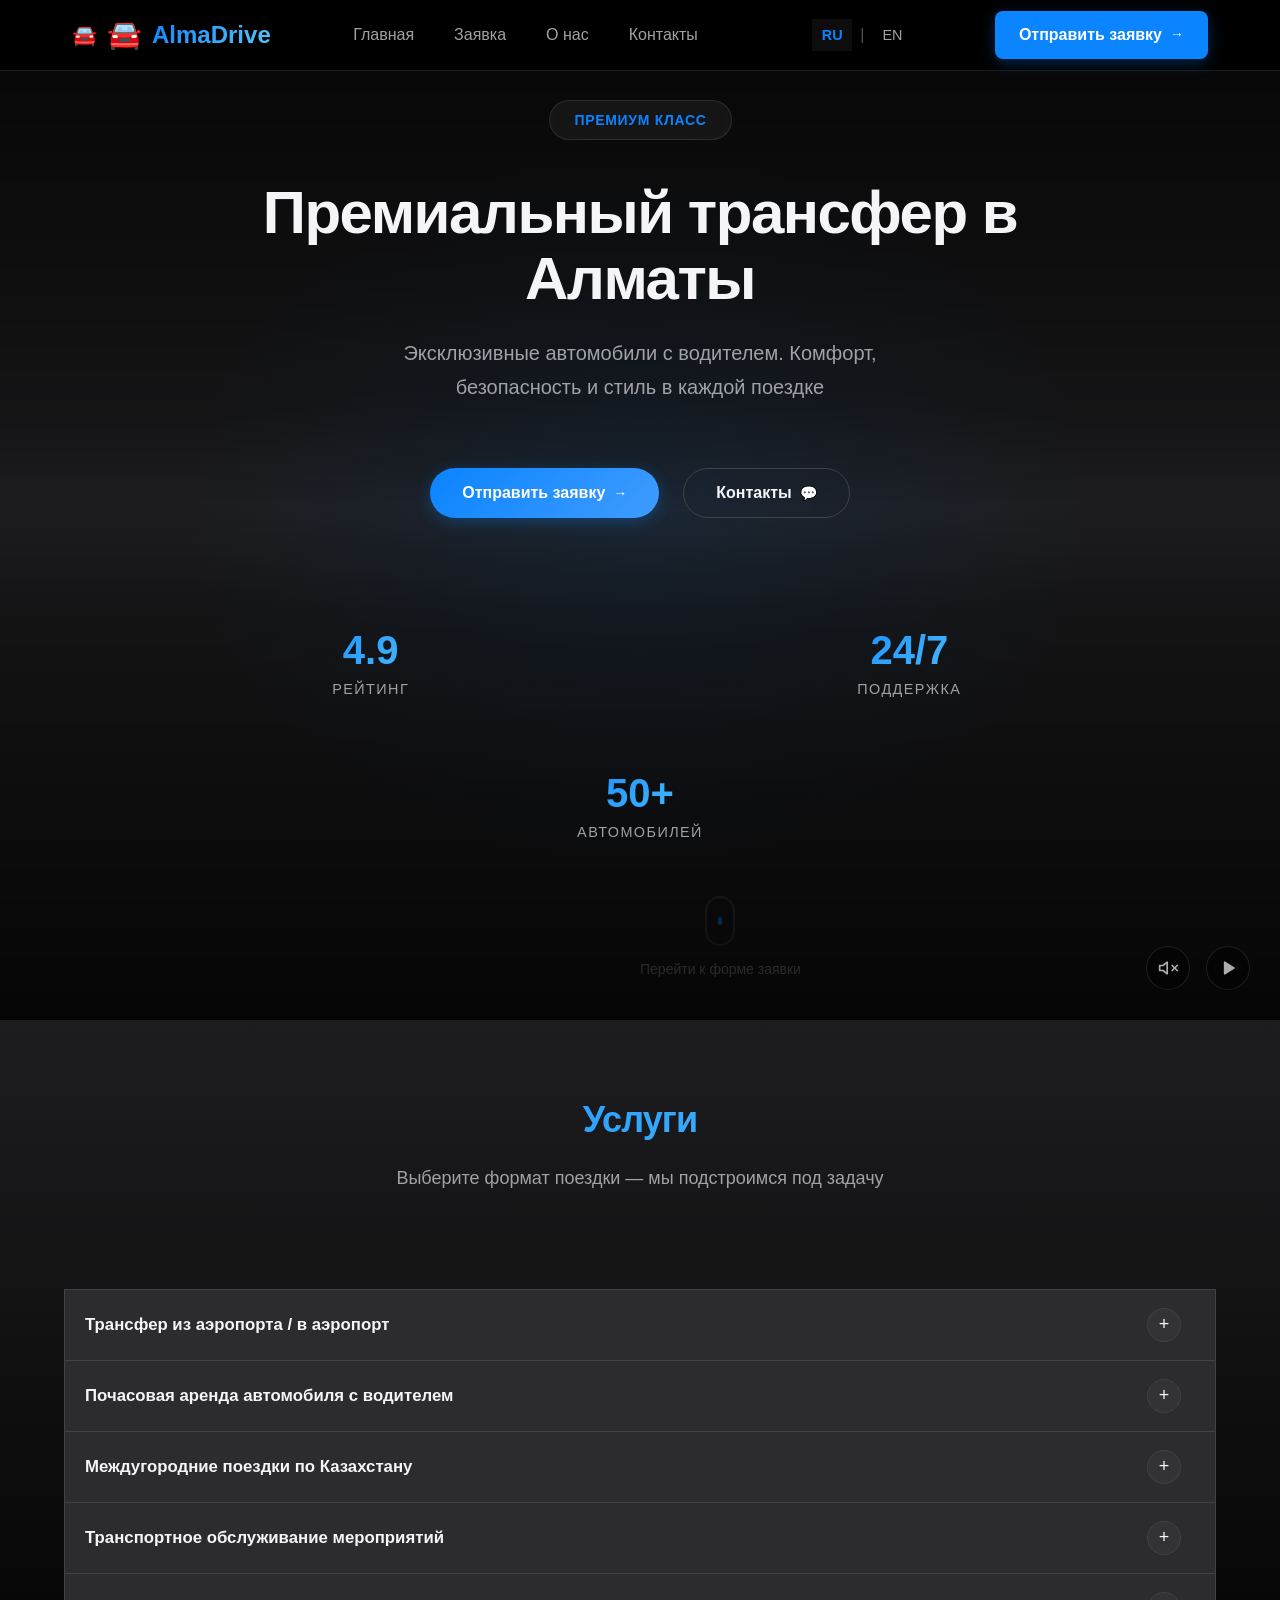
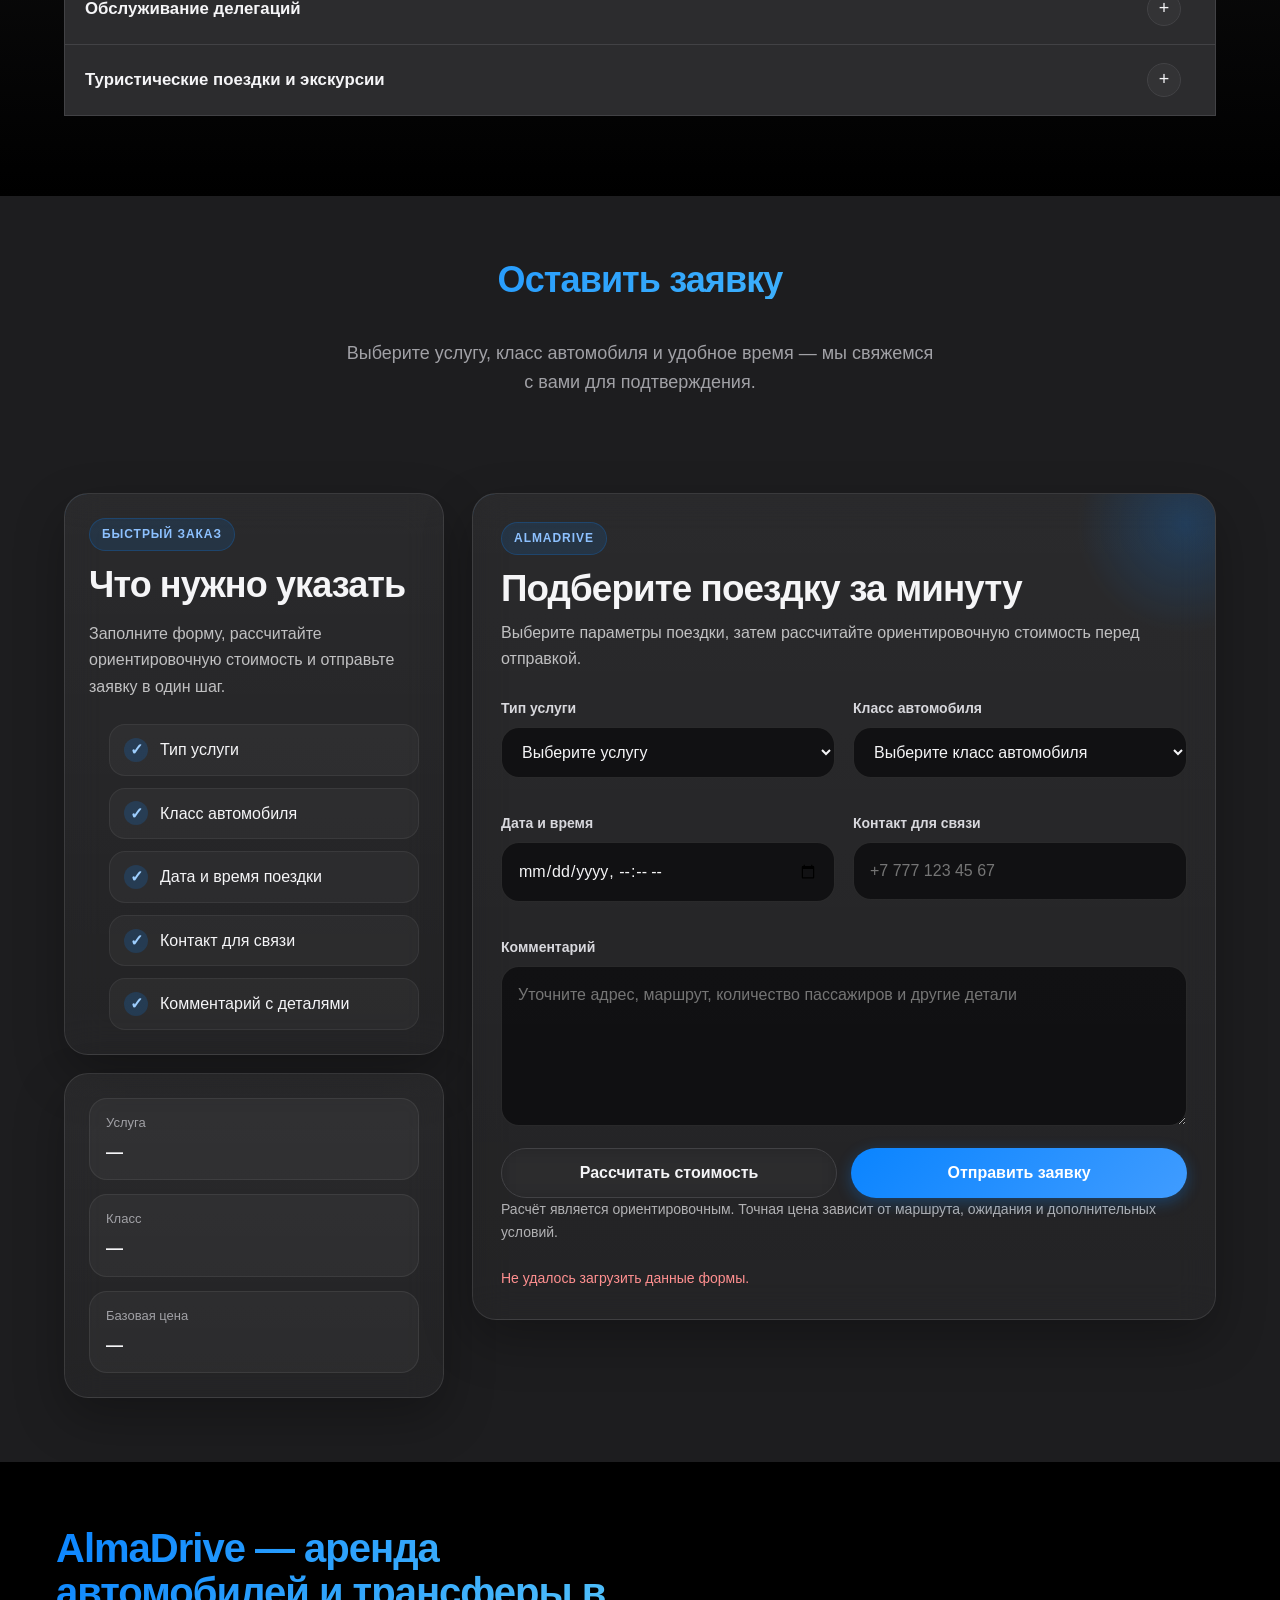
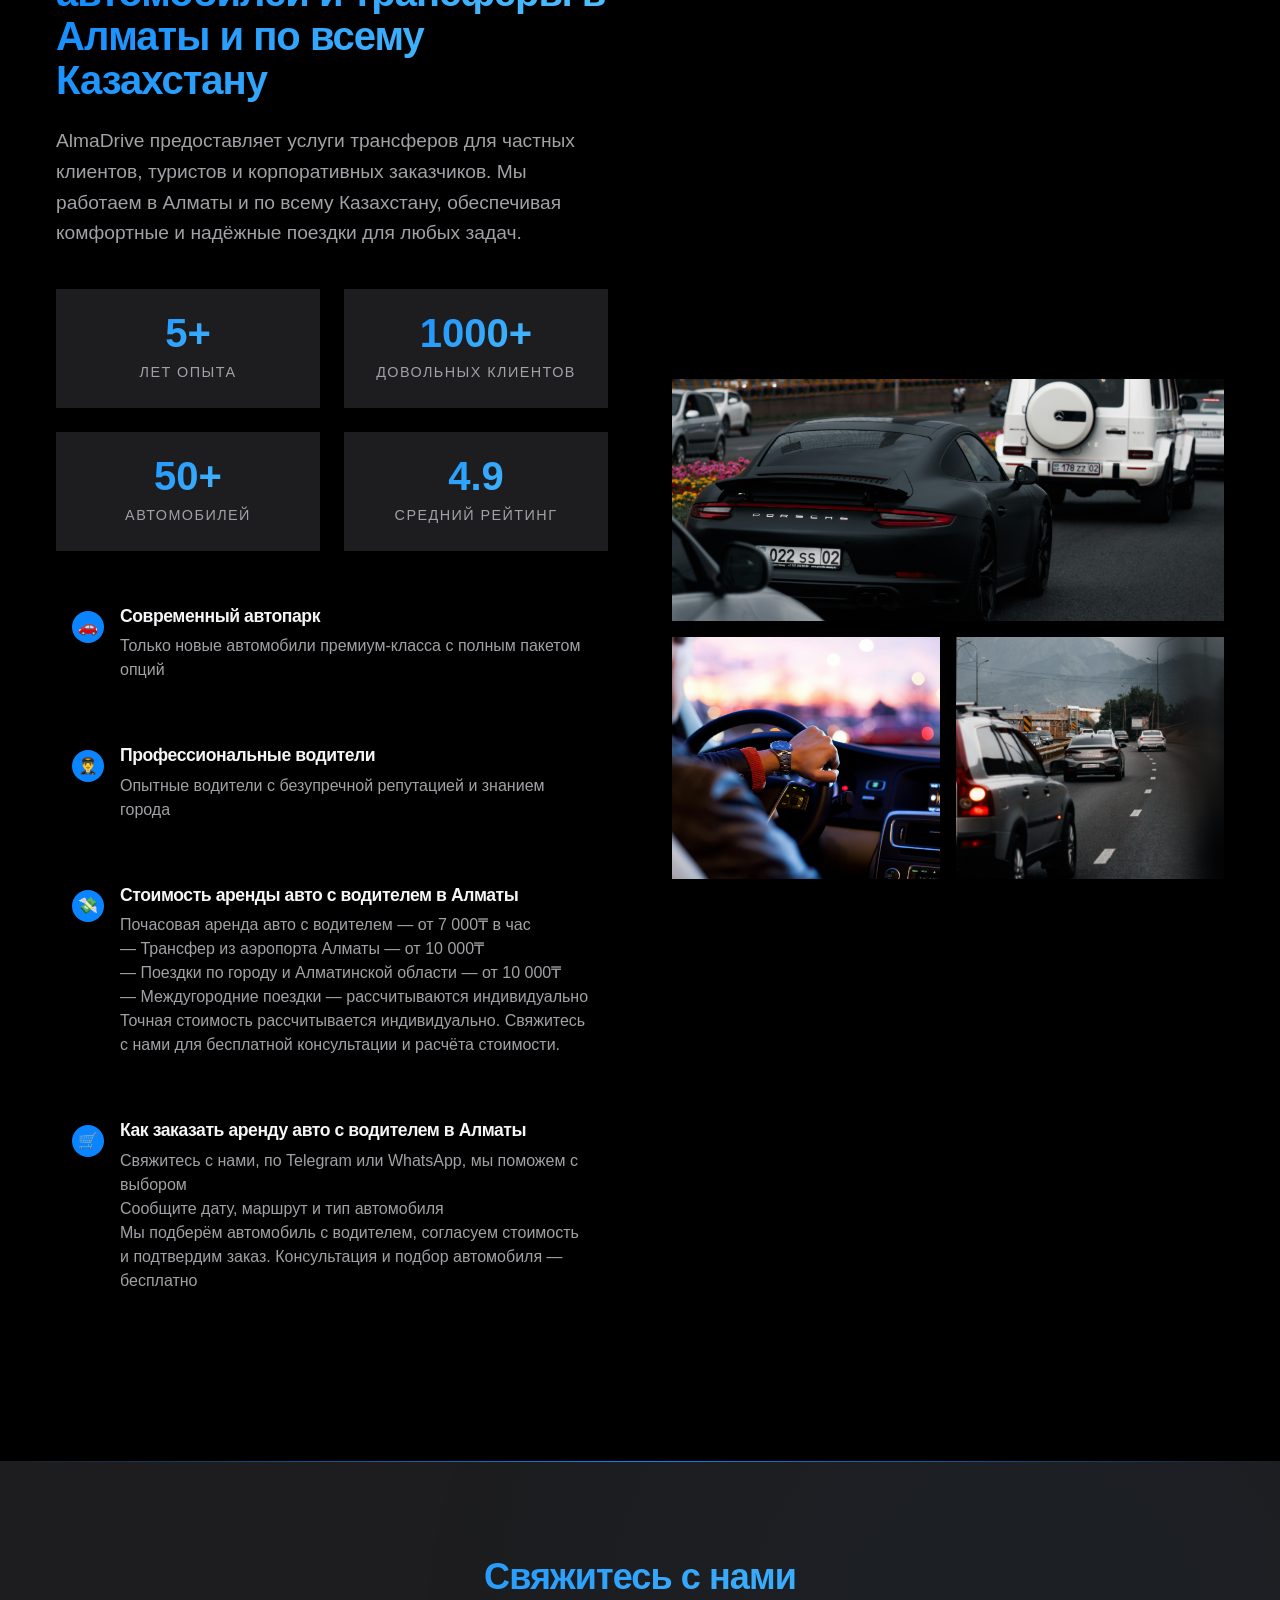
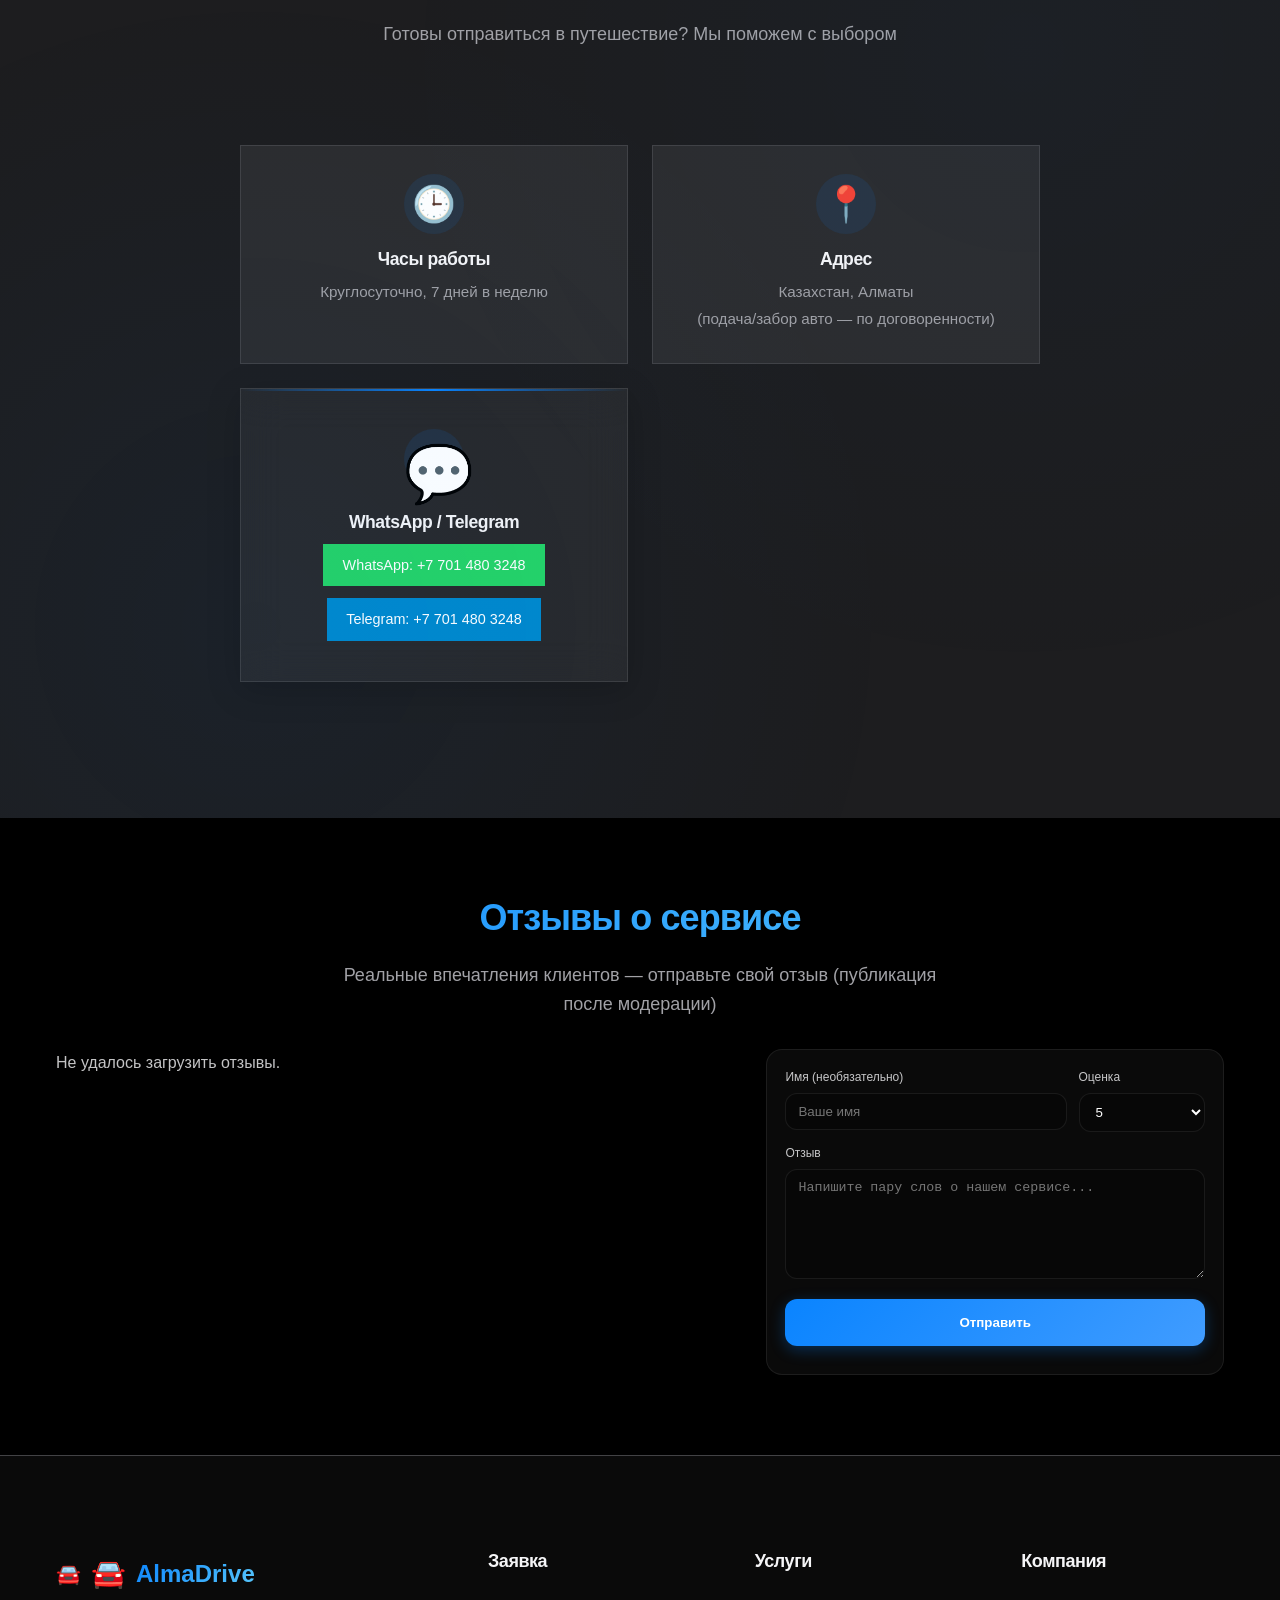
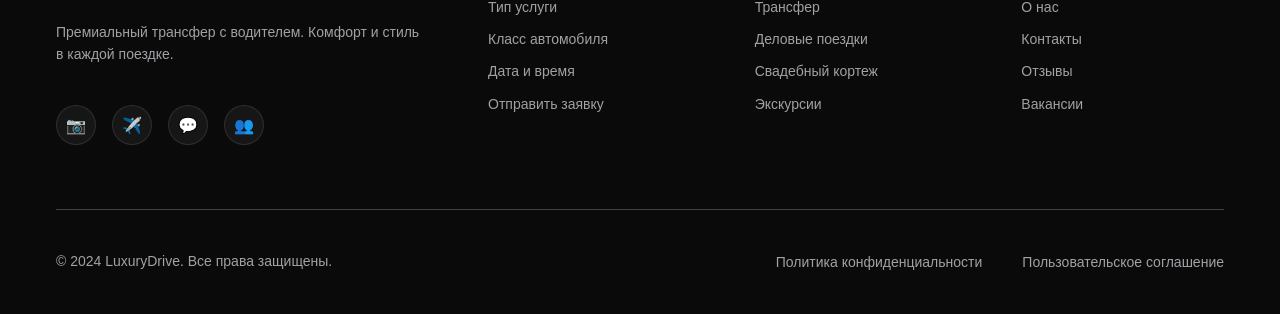
==== index.html @ e30d2e9e "Fix pricing + UI improvements" ====
<!DOCTYPE html>
<html lang="ru">
<head>
    <meta charset="UTF-8">
    <meta name="viewport" content="width=device-width, initial-scale=1.0" />
    <meta name="description" content="AlmaDrive — премиальный трансфер с водителем в Алматы и по всему Казахстану">
    <meta name="keywords" content="трансфер Алматы, премиальный трансфер, водитель, аэропорт Алматы, бизнес трансфер, аренда авто с водителем">
    <meta name="author" content="AlmaDrive">
    <title>Премиальный трансфер Алматы | AlmaDrive</title>
    
    <!-- ✅ ОПТИМИЗАЦИЯ: Локальные стили вместо CDN -->
    <link rel="stylesheet" href="styles/main.css">
    <link rel="stylesheet" href="styles/animation.css">
    <link rel="stylesheet" href="styles/components/video-hero.css">
    <link rel="stylesheet" href="styles/components/header.css">
    <link rel="stylesheet" href="styles/components/about.css">
    <link rel="stylesheet" href="styles/components/services.css">
    <link rel="stylesheet" href="styles/components/fleet.css">
    <link rel="stylesheet" href="styles/components/chat.css">
    <link rel="stylesheet" href="styles/components/contact.css">
    <link rel="stylesheet" href="styles/components/service-reviews.css">
    <link rel="preconnect" href="https://images.unsplash.com">
    
    <!-- ✅ ИКОНКИ: Фавикон и манифест -->
    <link rel="icon" href="/static/favicon.ico" type="image/x-icon">
    <link rel="apple-touch-icon" href="/static/apple-touch-icon.png">
    <link rel="manifest" href="/static/manifest.json">
    
    <!-- ✅ Open Graph для соцсетей -->
    <meta property="og:title" content="Премиальный трансфер Алматы | AlmaDrive">
    <meta property="og:description" content="AlmaDrive — премиальный трансфер с водителем в Алматы и по всему Казахстану">
    <meta property="og:image" content="/static/og-image.jpg">
    <meta property="og:type" content="website">
    <meta property="og:url" content="https://luxurydrive.ru">
    
    <!-- ✅ Тема браузера -->
    <meta name="theme-color" content="#000000">
    
    <!-- ✅ Preload критичных ресурсов -->
    <link rel="preload" href="js/api.js" as="script">
    <link rel="preload" href="js/booking-form.js" as="script">
    
    <!-- ✅ Предзагрузка шрифтов (если есть) -->
    <!-- <link rel="preconnect" href="https://fonts.googleapis.com">
    <link rel="preconnect" href="https://fonts.gstatic.com" crossorigin>
    <link rel="preload" href="https://fonts.googleapis.com/css2?family=Inter:wght@400;500;600;700&display=swap" as="style"> -->
</head>
<body class="dark-theme">
    <!-- Header -->
    <header class="header" data-aos="fade-down">
        <nav class="nav">
            <div class="logo">
                <span class="logo-icon">🚘</span>
                <span class="logo-text">AlmaDrive</span>
            </div>
            
            <!-- Desktop Navigation -->
            <div class="nav-links desktop-nav">
                <a href="#home" class="nav-link" data-i18n="nav.home">Главная</a>
                <a href="#booking" class="nav-link" data-i18n="nav.booking">Заявка</a>
                <a href="#about" class="nav-link" data-i18n="nav.about">О нас</a>
                <a href="#contact" class="nav-link" data-i18n="nav.contact">Контакты</a>
            </div>
            
            <!-- Language Switcher (Desktop) -->
            <div class="language-switcher">
                <button class="lang-btn" data-lang="ru" aria-label="Русский">RU</button>
                <span class="lang-separator">|</span>
                <button class="lang-btn" data-lang="en" aria-label="English">EN</button>
            </div>
            
            <!-- Mobile Menu Button -->
            <button class="mobile-menu-toggle" id="mobileMenuToggle" aria-label="Открыть меню" data-i18n-aria-label="common.open_menu">
                <span class="burger-line"></span>
                <span class="burger-line"></span>
                <span class="burger-line"></span>
            </button>
            
            <!-- Mobile Navigation -->
            <div class="mobile-nav" id="mobileNav">
                <div class="mobile-nav-header">
                    <div class="logo">AlmaDrive</div>
                    <button class="mobile-close-btn" id="mobileCloseBtn" aria-label="Закрыть меню" data-i18n-aria-label="common.close_menu">
                        <svg width="24" height="24" viewBox="0 0 24 24" fill="none" stroke="currentColor" stroke-width="2">
                            <path d="M18 6L6 18M6 6L18 18" stroke-linecap="round" stroke-linejoin="round"/>
                        </svg>
                    </button>
                </div>
                <div class="mobile-nav-links">
                    <a href="#home" class="mobile-nav-link">
                        <span data-i18n="nav.home">Главная</span>
                        <svg width="16" height="16" viewBox="0 0 24 24" fill="none">
                            <path d="M9 18L15 12L9 6" stroke="currentColor" stroke-width="2" stroke-linecap="round" stroke-linejoin="round"/>
                        </svg>
                    </a>
                    <a href="#booking" class="mobile-nav-link">
                        <span data-i18n="nav.booking">Заявка</span>
                        <svg width="16" height="16" viewBox="0 0 24 24" fill="none">
                            <path d="M9 18L15 12L9 6" stroke="currentColor" stroke-width="2" stroke-linecap="round" stroke-linejoin="round"/>
                        </svg>
                    </a>
                    <a href="#about" class="mobile-nav-link">
                        <span data-i18n="nav.about">О нас</span>
                        <svg width="16" height="16" viewBox="0 0 24 24" fill="none">
                            <path d="M9 18L15 12L9 6" stroke="currentColor" stroke-width="2" stroke-linecap="round" stroke-linejoin="round"/>
                        </svg>
                    </a>
                    <a href="#contact" class="mobile-nav-link">
                        <span data-i18n="nav.contact">Контакты</span>
                        <svg width="16" height="16" viewBox="0 0 24 24" fill="none">
                            <path d="M9 18L15 12L9 6" stroke="currentColor" stroke-width="2" stroke-linecap="round" stroke-linejoin="round"/>
                        </svg>
                    </a>
                    <div class="mobile-language-switcher">
                        <button class="lang-btn" data-lang="ru">RU</button>
                        <span class="lang-separator">|</span>
                        <button class="lang-btn" data-lang="en">EN</button>
                    </div>
                </div>
                <div class="mobile-nav-footer">
                    <p>Premium Car Rental Service</p>
                    <p class="mobile-copyright">© 2024 AlmaDrive</p>
                </div>
            </div>
            
            <div class="mobile-menu-overlay" id="mobileMenuOverlay" aria-hidden="true"></div>

            <!-- CTA Button (скрыт на мобильных) -->
            <button class="cta-button primary desktop-book-btn" onclick="scrollToBooking()">
                <span class="btn-text" data-i18n="hero.cta.explore">Отправить заявку</span>
                <span class="btn-icon">→</span>
            </button>
        </nav>
    </header>

    <!-- Hero Section -->
    <section id="home" class="hero">
        <!-- Video Background -->
        <div class="video-hero-container">
            <video class="luxury-car-video" autoplay muted loop playsinline preload="auto" 
                   poster="https://images.unsplash.com/photo-1553440569-bcc63803a83d?w=1920&h=1080&fit=crop">
                <source src="/static/videos/mixkit-close-up-of-red-sports-car-63-hd-ready.mp4" type="video/mp4">
                <source src="/static/videos/luxury-car.webm" type="video/webm">
                <img src="https://images.unsplash.com/photo-1553440569-bcc63803a83d?w=1920&h=1080&fit=crop" 
                     alt="Luxury Car" class="video-fallback" loading="lazy">
            </video>
            
            <!-- Video Overlay -->
            <div class="video-overlay">
                <div class="gradient-overlay"></div>
            </div>
            
            <!-- Video Controls -->
            <div class="video-controls">
                <button class="video-control-btn mute-btn" title="Включить/выключить звук" data-i18n-title="common.mute_toggle">
                    <svg width="20" height="20" viewBox="0 0 24 24" fill="none">
                        <path d="M11 5L6 9H2V15H6L11 19V5Z" stroke="currentColor" stroke-width="2" stroke-linecap="round" stroke-linejoin="round"/>
                    </svg>
                </button>
                <button class="video-control-btn pause-btn" title="Пауза/воспроизведение" data-i18n-title="common.pause_toggle">
                    <svg class="play-icon" width="20" height="20" viewBox="0 0 24 24" fill="none">
                        <path d="M8 5V19L19 12L8 5Z" fill="currentColor"/>
                    </svg>
                    <svg class="pause-icon" width="20" height="20" viewBox="0 0 24 24" fill="none" style="display: none;">
                        <rect x="6" y="4" width="4" height="16" fill="currentColor"/>
                        <rect x="14" y="4" width="4" height="16" fill="currentColor"/>
                    </svg>
                </button>
            </div>
        </div>
        
        <!-- Hero Content -->
        <div class="hero-content" data-aos="fade-up">
            <div class="hero-badge" data-aos="fade-up" data-aos-delay="200">
                <span data-i18n="hero.badge">Premium Class</span>
            </div>
            
            <h1 class="hero-title">
                <span class="gradient-text" data-i18n="hero.title.part1">Премиальный</span>
                <span data-i18n="hero.title.part2">трансфер в Алматы</span>
            </h1>
            
            <p class="hero-subtitle" data-i18n="hero.subtitle">
                Эксклюзивные автомобили с водителем. Комфорт, безопасность и стиль в каждой поездке
            </p>
            
            <div class="hero-actions" data-aos="fade-up" data-aos-delay="400">
                <button class="cta-button primary" onclick="scrollToBooking()">
                    <span class="btn-text" data-i18n="hero.cta.explore">Отправить заявку</span>
                    <span class="btn-icon">→</span>
                </button>
                <button class="cta-button secondary" onclick="openContactForm()">
                    <span class="btn-text" data-i18n="nav.contact">Консультация</span>
                    <span class="btn-icon">💬</span>
                </button>
            </div>
            
            <!-- Stats -->
            <div class="hero-stats" data-aos="fade-up" data-aos-delay="600">
                <div class="stat">
                    <div class="stat-number">4.9</div>
                    <div class="stat-label" data-i18n="hero.stats.rating">Рейтинг</div>
                </div>
                <div class="stat-divider"></div>
                <div class="stat">
                    <div class="stat-number">24/7</div>
                    <div class="stat-label" data-i18n="hero.stats.support">Поддержка</div>
                </div>
                <div class="stat-divider"></div>
                <div class="stat">
                    <div class="stat-number">50+</div>
                    <div class="stat-label" data-i18n="hero.stats.cars">Автомобилей</div>
                </div>
            </div>
        </div>
        
        <!-- Scroll Indicator -->
        <div class="scroll-indicator" data-aos="fade-up" data-aos-delay="800" onclick="scrollToBooking()">
            <div class="mouse">
                <div class="wheel"></div>
            </div>
            <span data-i18n="hero.scroll">Перейти к форме заявки</span>
        </div>
    </section>

    <!-- Services Section -->
    <section id="services" class="services">
        <div class="container">
            <div class="section-header" data-aos="fade-up">
                <h2 class="section-title" data-i18n="services.title">Услуги</h2>
                <p class="section-subtitle" data-i18n="services.subtitle">Выберите формат поездки — мы подстроимся под задачу</p>
            </div>

            <div class="services-accordion" data-aos="fade-up" data-aos-delay="100">
                <div class="service-item" data-service="airport">
                    <button class="service-trigger" type="button">
                        <span class="service-title" data-i18n="services.items.airport.title">Трансфер из аэропорта / в аэропорт</span>
                        <span class="service-icon" aria-hidden="true">+</span>
                    </button>
                    <div class="service-panel">
                        <div class="service-content">
                            <div class="service-media">
                                <img src="/static/photos_cars/5-good-reasons-to-use-a-limo-service-for-your-airport-transfers_pd40106w2440h1500rcrop_559.jpg" alt="Трансфер" data-i18n-alt="services.items.airport.alt" loading="lazy">
                            </div>
                            <div class="service-text">
                                <p data-i18n="services.items.airport.text">Мы предоставляем комфортный трансфер из аэропорта и в аэропорт на автомобилях бизнес- и премиум-класса. Водитель встретит вас в зоне прилёта, поможет с багажом и обеспечит быструю и безопасную поездку до нужного места. Пунктуальность, высокий уровень сервиса и удобство делают каждую поездку максимально комфортной.</p>
                                <div class="service-actions"><button class="cta-button primary service-book-btn" type="button" data-book-service="Трансфер из аэропорта" data-i18n="services.book">Отправить заявку</button></div>
                            </div>
                        </div>
                    </div>
                </div>

                <div class="service-item" data-service="hourly">
                    <button class="service-trigger" type="button">
                        <span class="service-title" data-i18n="services.items.hourly.title">Почасовая аренда автомобиля с водителем</span>
                        <span class="service-icon" aria-hidden="true">+</span>
                    </button>
                    <div class="service-panel">
                        <div class="service-content">
                            <div class="service-media">
                                <img src="/static/photos_cars/photo-1614091199036-e934784dbf0f.avif" alt="Почасовая аренда" data-i18n-alt="services.items.hourly.alt" loading="lazy">
                            </div>
                            <div class="service-text">
                                <p data-i18n="services.items.hourly.text">Мы предлагаем услугу почасовой аренды автомобиля с профессиональным водителем для деловых встреч, мероприятий и личных поездок по городу. Вы получаете комфортный автомобиль бизнес- или премиум-класса и возможность свободно планировать свой маршрут. Наш водитель обеспечит безопасную и своевременную поездку, чтобы вы могли сосредоточиться на своих делах.</p>
                                <div class="service-actions"><button class="cta-button primary service-book-btn" type="button" data-book-service="Почасовая аренда" data-i18n="services.book">Отправить заявку</button></div>
                            </div>
                        </div>
                    </div>
                </div>

                <div class="service-item" data-service="intercity">
                    <button class="service-trigger" type="button">
                        <span class="service-title" data-i18n="services.items.intercity.title">Междугородние поездки по Казахстану</span>
                        <span class="service-icon" aria-hidden="true">+</span>
                    </button>
                    <div class="service-panel">
                        <div class="service-content">
                            <div class="service-media">
                                <img src="/static/photos_cars/crypted39-sunset-7590155_1920.jpg" alt="Межгород" data-i18n-alt="services.items.intercity.alt" loading="lazy">
                            </div>
                            <div class="service-text">
                                <p data-i18n="services.items.intercity.text">Поездки между городами и в регионы: комфортно, безопасно, с понятным планом маршрута и остановок.</p>
                                <div class="service-actions"><button class="cta-button primary service-book-btn" type="button" data-book-service="Междугородние поездки" data-i18n="services.book">Отправить заявку</button></div>
                            </div>
                        </div>
                    </div>
                </div>

                <div class="service-item" data-service="events">
                    <button class="service-trigger" type="button">
                        <span class="service-title" data-i18n="services.items.events.title">Транспортное обслуживание мероприятий</span>
                        <span class="service-icon" aria-hidden="true">+</span>
                    </button>
                    <div class="service-panel">
                        <div class="service-content">
                            <div class="service-media">
                                <img src="/static/photos_cars/pexels-ron-lach-9520199.jpg" alt="Мероприятия" data-i18n-alt="services.items.events.alt" loading="lazy">
                            </div>
                            <div class="service-text">
                                <p data-i18n="services.items.events.text">Мы обеспечиваем качественную перевозку гостей на мероприятиях: конференции, деловые встречи, корпоративные события, подбор автомобилей под статус мероприятия, гибкие условия аренды</p>
                                <div class="service-actions"><button class="cta-button primary service-book-btn" type="button" data-book-service="Транспортное обслуживание мероприятий" data-i18n="services.book">Отправить заявку</button></div>
                            </div>
                        </div>
                    </div>
                </div>

                <div class="service-item" data-service="delegations">
                    <button class="service-trigger" type="button">
                        <span class="service-title" data-i18n="services.items.delegations.title">Обслуживание делегаций</span>
                        <span class="service-icon" aria-hidden="true">+</span>
                    </button>
                    <div class="service-panel">
                        <div class="service-content">
                            <div class="service-media">
                                <img src="/static/photos_cars/img1.webp" alt="Делегации" data-i18n-alt="services.items.delegations.alt" loading="lazy">
                            </div>
                            <div class="service-text">
                                <p data-i18n="services.items.delegations.text">Мы предоставляем профессиональное транспортное обслуживание официальных и деловых делегаций. Наши водители обеспечивают высокий уровень сервиса, пунктуальность и конфиденциальность. Для гостей подбираются автомобили бизнес- и премиум-класса, соответствующие статусу мероприятия.</p>
                                <div class="service-actions"><button class="cta-button primary service-book-btn" type="button" data-book-service="Обслуживание делегаций" data-i18n="services.book">Отправить заявку</button></div>
                            </div>
                        </div>
                    </div>
                </div>

                <div class="service-item" data-service="tours">
                    <button class="service-trigger" type="button">
                        <span class="service-title" data-i18n="services.items.tours.title">Туристические поездки и экскурсии</span>
                        <span class="service-icon" aria-hidden="true">+</span>
                    </button>
                    <div class="service-panel">
                        <div class="service-content">
                            <div class="service-media">
                                <img src="/static/photos_cars/thumbnail.jpeg" alt="Туризм" data-i18n-alt="services.items.tours.alt" loading="lazy">
                            </div>
                            <div class="service-text">
                                <p data-i18n="services.items.tours.text">Мы организуем комфортные туристические поездки и индивидуальные экскурсии по живописным местам Казахстана. Наши автомобили бизнес- и премиум-класса позволяют путешествовать с максимальным удобством, наслаждаясь природой и достопримечательностями региона. Профессиональные водители помогут спланировать маршрут и обеспечат безопасную и приятную поездку. Вы можете посетить природные парки, горные локации, исторические места и популярные туристические направления, не беспокоясь о дороге и транспорте.</p>
                                <div class="service-actions"><button class="cta-button primary service-book-btn" type="button" data-book-service="Туристические поездки" data-i18n="services.book">Отправить заявку</button></div>
                            </div>
                        </div>
                    </div>
                </div>
            </div>
        </div>
    </section>

    <!-- Booking Section -->
    <section id="booking" class="fleet booking-section">
        <div class="container">
            <div class="section-header" data-aos="fade-up">
                <h2 class="section-title" data-i18n="booking.title">Оставить заявку</h2>
                <p class="section-subtitle" data-i18n="booking.subtitle">Выберите услугу, класс автомобиля и удобное время — мы свяжемся с вами для подтверждения.</p>
            </div>

            <div class="booking-layout" data-aos="fade-up" data-aos-delay="100">
                <div class="booking-summary">
                    <div class="booking-summary__card booking-summary__card--intro">
                        <span class="booking-summary__eyebrow" data-i18n="booking.summaryBadge">Быстрый заказ</span>
                        <h3 data-i18n="booking.summaryTitle">Что нужно указать</h3>
                        <p class="booking-summary__lead" data-i18n="booking.summaryLead">Заполните форму, рассчитайте ориентировочную стоимость и отправьте заявку в один шаг.</p>
                        <ul class="booking-summary__list">
                            <li data-i18n="booking.summaryItems.service">Тип услуги</li>
                            <li data-i18n="booking.summaryItems.vehicleClass">Класс автомобиля</li>
                            <li data-i18n="booking.summaryItems.date">Дата и время поездки</li>
                            <li data-i18n="booking.summaryItems.contact">Контакт для связи</li>
                            <li data-i18n="booking.summaryItems.comment">Комментарий с деталями</li>
                        </ul>
                    </div>

                    <div class="booking-summary__card booking-summary__card--info">
                        <div class="booking-mini-stat">
                            <span class="booking-mini-stat__label" data-i18n="booking.preview.service">Услуга</span>
                            <strong id="bookingCurrentService">—</strong>
                        </div>
                        <div class="booking-mini-stat">
                            <span class="booking-mini-stat__label" data-i18n="booking.preview.vehicleClass">Класс</span>
                            <strong id="bookingCurrentClass">—</strong>
                        </div>
                        <div class="booking-mini-stat">
                            <span class="booking-mini-stat__label" data-i18n="booking.preview.basePrice">Базовая цена</span>
                            <strong id="bookingBasePrice">—</strong>
                        </div>
                    </div>
                </div>

                <form id="bookingForm" class="booking-form" novalidate>
                    <div class="booking-form__glow" aria-hidden="true"></div>
                    <div class="booking-form__header">
                        <div>
                            <span class="booking-form__eyebrow" data-i18n="booking.formBadge">AlmaDrive</span>
                            <h3 class="booking-form__title" data-i18n="booking.formTitle">Подберите поездку за минуту</h3>
                            <p class="booking-form__intro" data-i18n="booking.formIntro">Выберите параметры поездки, затем рассчитайте ориентировочную стоимость перед отправкой.</p>
                        </div>
                    </div>

                    <div class="booking-form__grid">
                        <label class="booking-form__field">
                            <span data-i18n="booking.fields.service">Тип услуги</span>
                            <select id="serviceSelect" name="service_id" required>
                                <option value="" data-i18n="booking.placeholders.service">Выберите услугу</option>
                            </select>
                        </label>

                        <label class="booking-form__field">
                            <span data-i18n="booking.fields.vehicleClass">Класс автомобиля</span>
                            <select id="vehicleClassSelect" name="vehicle_class_id" required>
                                <option value="" data-i18n="booking.placeholders.vehicleClass">Выберите класс автомобиля</option>
                            </select>
                        </label>

                        <label class="booking-form__field">
                            <span data-i18n="booking.fields.date">Дата и время</span>
                            <input id="serviceDate" name="service_date" type="datetime-local" required>
                        </label>

                        <label class="booking-form__field">
                            <span data-i18n="booking.fields.contact">Контакт для связи</span>
                            <input id="contactInput" name="contact" type="text" placeholder="+7 777 123 45 67" data-i18n-placeholder="booking.placeholders.contact" required>
                        </label>
                    </div>

                    <label class="booking-form__field booking-form__field--full">
                        <span data-i18n="booking.fields.comment">Комментарий</span>
                        <textarea id="commentInput" name="comment" rows="5" placeholder="Уточните адрес, маршрут, количество пассажиров и другие детали" data-i18n-placeholder="booking.placeholders.comment"></textarea>
                    </label>

                    <input id="estimatedPriceInput" name="estimated_price" type="hidden">

                    <div id="bookingPriceBox" class="booking-price-box" aria-live="polite">
                        <div class="booking-price-box__label" data-i18n="booking.price.label">Примерная стоимость</div>
                        <div id="bookingPriceValue" class="booking-price-box__value">—</div>
                        <div id="bookingPriceMeta" class="booking-price-box__meta" data-i18n="booking.price.hint">Выберите услугу и класс автомобиля, затем нажмите кнопку расчёта.</div>
                    </div>

                    <div class="booking-form__actions">
                        <button id="calculatePriceButton" class="cta-button secondary booking-form__calc-button" type="button" data-i18n="booking.calculate">Рассчитать стоимость</button>
                        <button class="cta-button primary booking-form__submit-button" type="submit" data-i18n="booking.submit">Отправить заявку</button>
                    </div>

                    <p class="booking-form__hint" data-i18n="booking.price.disclaimer">Расчёт является ориентировочным. Точная цена зависит от маршрута, ожидания и дополнительных условий.</p>
                    <div id="bookingFormMessage" class="booking-form__message"></div>
                </form>
            </div>
        </div>
    </section>

    <section id="about" class="about">
        <div class="container">
            <div class="about-content">
                <div class="about-text" data-aos="fade-right">
                    <h2 class="section-title" data-i18n="about.seo.headline">AlmaDrive — аренда автомобилей и трансферы в Алматы и по всему Казахстану</h2>
                    
                    <p class="about-description">
                        <span data-i18n="about.seo.p1">AlmaDrive предоставляет услуги аренды автомобилей и трансферов для частных клиентов, туристов и корпоративных заказчиков.</span>
                        <span data-i18n="about.seo.p2">Мы работаем в Алматы и по всему Казахстану, обеспечивая комфортные и надёжные поездки для любых задач.</span>
                    </p>
                    
                    <!-- Stats -->
                    <div class="stats-grid">
                        <div class="stat-item" data-aos="fade-up" data-aos-delay="100">
                            <div class="stat-number">5+</div>
                            <div class="stat-label" data-i18n="about.stats.experience">лет опыта</div>
                        </div>
                        <div class="stat-item" data-aos="fade-up" data-aos-delay="200">
                            <div class="stat-number">1000+</div>
                            <div class="stat-label" data-i18n="about.stats.clients">довольных клиентов</div>
                        </div>
                        <div class="stat-item" data-aos="fade-up" data-aos-delay="300">
                            <div class="stat-number">50+</div>
                            <div class="stat-label" data-i18n="about.stats.cars">автомобилей</div>
                        </div>
                        <div class="stat-item" data-aos="fade-up" data-aos-delay="400">
                            <div class="stat-number">4.9</div>
                            <div class="stat-label" data-i18n="about.stats.rating">средний рейтинг</div>
                        </div>
                    </div>

                    <!-- Features -->
                    <div class="features-list">
                        <div class="feature-item" data-aos="fade-up" data-aos-delay="100">
                            <div class="feature-icon">🚗</div>
                            <div class="feature-content">
                                <h4 data-i18n="about.features.fleet.title">Современный автопарк</h4>
                                <p data-i18n="about.features.fleet.description">Только новые автомобили премиум-класса с полным пакетом опций</p>
                            </div>
                        </div>
                        <div class="feature-item" data-aos="fade-up" data-aos-delay="200">
                            <div class="feature-icon">👨‍✈️</div>
                            <div class="feature-content">
                                <h4 data-i18n="about.features.drivers.title">Профессиональные водители</h4>
                                <p data-i18n="about.features.drivers.description">Опытные водители с безупречной репутацией и знанием города</p>
                            </div>
                        </div>
                        <div class="feature-item" data-aos="fade-up" data-aos-delay="300">
                            <div class="feature-icon">💸</div>
                            <div class="feature-content">
                                <h4 data-i18n="about.features.availability.title">Круглосуточная работа</h4>
                                <p data-i18n="about.features.availability.description">— Почасовая аренда авто с водителем — от 6 000₸ в час</p>
                                <p data-i18n="about.features.availability.description2">— Трансфер из аэропорта Алматы — от 10 000₸</p>
                                <p data-i18n="about.features.availability.description3">— Поездки по городу и Алматинской области — от 10 000₸</p>
                                <p data-i18n="about.features.availability.description4">— Междугородние поездки — рассчитываются индивидуально</p>
                                <p data-i18n="about.features.availability.description5">Точная стоимость рассчитывается индивидуально. Свяжитесь с нами для бесплатной консультации и расчёта стоимости.</p>
                            </div>
                        </div>
                        <div class="feature-item" data-aos="fade-up" data-aos-delay="400">
                            <div class="feature-icon">🛒</div>
                            <div class="feature-content">
                                <h4 data-i18n="about.features.insurance.title">Как заказать аренду авто с водителем в Алматы</h4>
                                <p data-i18n="about.features.insurance.description2">Свяжитесь с нами, по telegram или whatsapp, мы поможем с выбором</p>
                                <p data-i18n="about.features.insurance.description3">Сообщите дату, маршрут и тип автомобиля</p>
                                <p data-i18n="about.features.insurance.description4">Мы подберём автомобиль с водителем, согласуем стоимость и подтвердим заказ. Консультация и подбор автомобиля — бесплатно.</p>
                            </div>
                        </div>
                    </div>
                </div>

                <div class="about-visual" data-aos="fade-left">
                    <div class="image-grid">
                        <div class="image-item large">
                            <img src="/static/images/About us porshe.jpg" 
                                 alt="Premium car interior" loading="lazy" width="600" height="400">
                            <div class="image-overlay">
                                <span data-i18n="about.seo.bullets.luxury">Роскошные салоны</span>
                            </div>
                        </div>
                        <div class="image-item small">
                            <img src="/static/images/why-kei-8e2gal_GIE8-unsplash.jpg" 
                                 alt="Professional driver" loading="lazy" width="300" height="200">
                            <div class="image-overlay">
                                <span data-i18n="about.seo.bullets.drivers">Профессиональные водители</span>
                            </div>
                        </div>
                        <div class="image-item small">
                            <img src="/static/images/About us.jpg" 
                                 alt="Luxury car fleet" loading="lazy" width="300" height="200">
                            <div class="image-overlay">
                                <span data-i18n="about.seo.bullets.fleet">Эксклюзивный флот</span>
                            </div>
                        </div>
                    </div>
                </div>
            </div>
        </div>
    </section>

    <!-- Contact Section -->
    <section id="contact" class="contact">
        <div class="container">
            <div class="section-header" data-aos="fade-up">
                <h2 class="section-title" data-i18n="contact.title">Контакты для бронирования</h2>
                <p class="section-subtitle" data-i18n="contact.subtitle">Звоните для бронирования или вопросов 24/7</p>
            </div>

            <!-- Обновленный блок contact-info -->
            <div class="contact-content" data-aos="fade-up" data-aos-delay="100">
                <div class="contact-info">
                    <div class="contact-grid">
                        <div class="contact-item">
                            <div class="contact-icon">🕒</div>
                            <div class="contact-details">
                                <h4 data-i18n="contact.info.hours">Часы работы</h4>
                                <p data-i18n="contact.extra.hoursText">Круглосуточно, 7 дней в неделю</p>
                            </div>
                        </div>
                        
                        <div class="contact-item">
                            <div class="contact-icon">📍</div>
                            <div class="contact-details">
                                <h4 data-i18n="contact.info.address">Адрес офиса</h4>
                                <p data-i18n="contact.extra.addressLine">Казахстан, Алматы</p>
                                <p class="contact-note" data-i18n="contact.extra.pickupNote">(подача/забор авто — по договоренности)</p>
                            </div>
                        </div>
                        
                        <div class="contact-item highlight">
                            <div class="contact-icon">💬</div>
                            <div class="contact-details">
                                <h4 data-i18n="contact.extra.messengersTitle">WhatsApp / Telegram</h4>
                                <div class="messenger-links">
                                    <a href="https://wa.me/77014803248" class="messenger-link whatsapp" target="_blank" rel="noopener">
                                        WhatsApp: +7 701 480 3248
                                    </a>
                                    <a href="https://t.me/+77014803248" class="messenger-link telegram" target="_blank" rel="noopener">
                                        Telegram: +7 701 480 3248
                                    </a>
                                </div>
                            </div>
                        </div>
                    </div>
                </div>
            </div>
        </div>
    </section>

    <!-- Service Reviews Section -->
    <section id="service-reviews" class="service-reviews">
        <div class="container">
            <div class="section-header" data-aos="fade-up">
                <h2 class="section-title" data-i18n="serviceReviews.title">Отзывы о сервисе</h2>
                <p class="section-subtitle" data-i18n="serviceReviews.subtitle">Реальные впечатления клиентов — отправьте свой отзыв (публикация после модерации)</p>
            </div>

            <div class="service-reviews__grid" data-aos="fade-up" data-aos-delay="100">
                <div>
                    <div id="serviceReviewsList" class="service-reviews__list">
                        <p class="service-reviews__empty" data-i18n="serviceReviews.loading">Загрузка отзывов...</p>
                    </div>
                </div>

                <div class="service-reviews__form">
                    <form id="serviceReviewForm">
                        <div class="service-reviews__row">
                            <div>
                                <label for="serviceReviewName" data-i18n="serviceReviews.form.nameLabel">Имя (необязательно)</label>
                                <input id="serviceReviewName" type="text" placeholder="Ваше имя" data-i18n-placeholder="serviceReviews.form.namePlaceholder">
                            </div>
                            <div>
                                <label for="serviceReviewRating" data-i18n="serviceReviews.form.ratingLabel">Оценка</label>
                                <select id="serviceReviewRating">
                                    <option value="5">5</option>
                                    <option value="4">4</option>
                                    <option value="3">3</option>
                                    <option value="2">2</option>
                                    <option value="1">1</option>
                                </select>
                            </div>
                        </div>

                        <div class="service-reviews__row">
                            <div style="grid-column: 1 / -1;">
                                <label for="serviceReviewText" data-i18n="serviceReviews.form.textLabel">Отзыв</label>
                                <textarea id="serviceReviewText" required placeholder="Напишите пару слов о нашем сервисе..." data-i18n-placeholder="serviceReviews.form.textPlaceholder"></textarea>
                            </div>
                        </div>

                        <div class="service-reviews__actions">
                            <button type="submit" class="btn btn-primary" data-i18n="serviceReviews.form.submit">Отправить</button>
                        </div>
                        <div id="serviceReviewMessage" class="service-reviews__message"></div>
                    </form>
                </div>
            </div>
        </div>
    </section>


    <!-- Footer -->
    <footer class="footer">
        <div class="container">
            <div class="footer-content">
                <div class="footer-brand">
                    <div class="logo">
                        <span class="logo-icon">🚘</span>
                        <span class="logo-text">AlmaDrive</span>
                    </div>
                    <p class="footer-description" data-i18n="footer.description">
                        Премиальный трансфер с водителем. Комфорт и стиль в каждой поездке.
                    </p>
                    <div class="social-links">
                        <a href="#" class="social-link" aria-label="Instagram" rel="noopener">📷</a>
                        <a href="#" class="social-link" aria-label="Telegram" rel="noopener">✈️</a>
                        <a href="#" class="social-link" aria-label="WhatsApp" rel="noopener">💬</a>
                        <a href="#" class="social-link" aria-label="VK" rel="noopener">👥</a>
                    </div>
                </div>
                
                <div class="footer-links">
                    <div class="footer-column">
                        <h4 data-i18n="footer.sections.booking">Заявка</h4>
                        <a href="#booking" class="footer-link" data-i18n="booking.fields.service">Тип услуги</a>
                        <a href="#booking" class="footer-link" data-i18n="booking.fields.vehicleClass">Класс автомобиля</a>
                        <a href="#booking" class="footer-link" data-i18n="booking.fields.date">Дата и время</a>
                        <a href="#booking" class="footer-link" data-i18n="booking.submit">Отправить заявку</a>
                    </div>
                    
                    <div class="footer-column">
                        <h4 data-i18n="footer.sections.services">Услуги</h4>
                        <a href="#" class="footer-link" data-i18n="footer.services.transfer">Трансфер</a>
                        <a href="#" class="footer-link" data-i18n="footer.services.business">Деловые поездки</a>
                        <a href="#" class="footer-link" data-i18n="footer.services.wedding">Свадебный кортеж</a>
                        <a href="#" class="footer-link" data-i18n="footer.services.excursions">Экскурсии</a>
                    </div>
                    
                    <div class="footer-column">
                        <h4 data-i18n="footer.sections.company">Компания</h4>
                        <a href="#about" class="footer-link" data-i18n="footer.company.about">О нас</a>
                        <a href="#contact" class="footer-link" data-i18n="footer.company.contact">Контакты</a>
                        <a href="#" class="footer-link" data-i18n="footer.company.reviews">Отзывы</a>
                        <a href="#" class="footer-link" data-i18n="footer.company.careers">Вакансии</a>
                    </div>
                </div>
            </div>
            
            <div class="footer-bottom">
                <p class="copyright" data-i18n="footer.copyright">© 2024 AlmaDrive. Все права защищены.</p>
                <div class="legal-links">
                    <a href="/privacy" class="legal-link" data-i18n="footer.legal.privacy">Политика конфиденциальности</a>
                    <a href="/terms" class="legal-link" data-i18n="footer.legal.terms">Пользовательское соглашение</a>
                </div>
            </div>
        </div>
    </footer>

    <!-- Back to Top -->
    <button class="back-to-top" id="backToTop" aria-label="Наверх" data-i18n-aria-label="common.back_to_top">
        ↑
    </button>

    <!-- ✅ ОПТИМИЗАЦИЯ: Загрузка скриптов в правильном порядке -->
    <!-- AOS локально -->

    
    <!-- Ваши скрипты -->
    <script src="js/api.js"></script>
    <!-- cache-bust to avoid stale JS in browsers -->
    <script src="js/booking-form.js" defer></script>
    <script src="js/main.js" defer></script>
    <script src="js/services.js" defer></script>
    <script src="js/mobile-menu.js" defer></script>
    <script src="js/animations.js" defer></script>
    <script src="js/lang-switcher.js" defer></script>
    <script src="js/service-reviews.js" defer></script>
    <script src="js/video-hero.js" defer></script>
    
    <!-- ✅ Инициализация -->
    <script>
        // Critical JS - выполняется сразу
        (function() {
            'use strict';
            
            // Инициализация AOS (локальная версия)
            if (typeof AOS !== 'undefined') {
                AOS.init({
                    duration: 800,
                    once: true,
                    offset: 100,
                    easing: 'ease-out-cubic'
                });
            }
            
            // Utility functions
            window.scrollToBooking = function() {
                const fleetSection = document.getElementById('booking');
                if (fleetSection) {
                    fleetSection.scrollIntoView({ 
                        behavior: 'smooth',
                        block: 'start'
                    });
                }
            };
            
            window.openContactForm = function() {
                const contactSection = document.getElementById('contact');
                if (contactSection) {
                    contactSection.scrollIntoView({ 
                        behavior: 'smooth',
                        block: 'start'
                    });
                }
            };
            
            // Back to top
            const backToTop = document.getElementById('backToTop');
            if (backToTop) {
                window.addEventListener('scroll', () => {
                    if (window.pageYOffset > 300) {
                        backToTop.classList.add('visible');
                    } else {
                        backToTop.classList.remove('visible');
                    }
                });
                
                backToTop.addEventListener('click', () => {
                    window.scrollTo({ top: 0, behavior: 'smooth' });
                });
            }
            
            // Video controls
            const video = document.querySelector('.luxury-car-video');
            const pauseBtn = document.querySelector('.pause-btn');
            const muteBtn = document.querySelector('.mute-btn');
            
            if (pauseBtn && video) {
                pauseBtn.addEventListener('click', () => {
                    if (video.paused) {
                        video.play();
                        pauseBtn.querySelector('.play-icon').style.display = 'block';
                        pauseBtn.querySelector('.pause-icon').style.display = 'none';
                    } else {
                        video.pause();
                        pauseBtn.querySelector('.play-icon').style.display = 'none';
                        pauseBtn.querySelector('.pause-icon').style.display = 'block';
                    }
                });
            }
            
            if (muteBtn && video) {
                muteBtn.addEventListener('click', () => {
                    video.muted = !video.muted;
                    muteBtn.classList.toggle('muted', video.muted);
                });
            }
            
            // Скрыть кнопку "Выбрать авто" в хедере на мобильных
            function checkMobileButton() {
                const desktopBookBtn = document.querySelector('.desktop-book-btn');
                if (desktopBookBtn) {
                    if (window.innerWidth <= 768) {
                        desktopBookBtn.style.display = 'none';
                    } else {
                        desktopBookBtn.style.display = 'flex';
                    }
                }
            }
            
            // Проверять при загрузке и изменении размера
            window.addEventListener('load', checkMobileButton);
            window.addEventListener('resize', checkMobileButton);
            
            // ✅ ДОБАВЛЕНО: Service Worker для PWA (опционально)
            if ('serviceWorker' in navigator) {
                window.addEventListener('load', () => {
                    navigator.serviceWorker.register('/sw.js')
                        .then(registration => {
                            console.log('ServiceWorker зарегистрирован');
                        })
                        .catch(err => {
                            console.log('ServiceWorker ошибка:', err);
                        });
                });
            }
            
            // ✅ ДОБАВЛЕНО: Показать сообщение об ошибке API
            setTimeout(() => {
                const loadingElement = document.querySelector('.loading-cars');
                if (loadingElement && loadingElement.parentElement.children.length === 1) {
                    // Если через 10 секунд всё ещё показывается loading
                    loadingElement.innerHTML = `<p>${window.t('common.slow_load','⚠️ Загрузка затянулась. Проверьте подключение к интернету.')}</p>`;
                    const errorMessage = document.getElementById('apiErrorMessage');
                    if (errorMessage) {
                        errorMessage.style.display = 'block';
                    }
                }
            }, 10000);
        })();
    </script>
    
    <!-- ✅ Аналитика (опционально) -->
    <!--
    <script async src="https://www.googletagmanager.com/gtag/js?id=UA-XXXXX-Y"></script>
    <script>
        window.dataLayer = window.dataLayer || [];
        function gtag(){dataLayer.push(arguments);}
        gtag('js', new Date());
        gtag('config', 'UA-XXXXX-Y');
    </script>
    -->

</body>
</html>
---- styles/main.css ----
/* ===== GLOBAL STYLES ===== */
* {
    margin: 0;
    padding: 0;
    box-sizing: border-box;
}

:root {
    --primary-color: #0a84ff;
    --primary-hover: #409cff;
    --text-primary: #f5f5f7;
    --text-secondary: #a1a1a6;
    --background: #000000;
    --background-secondary: #1d1d1f;
    --background-tertiary: #2c2c2e;
    --border: #424245;
    --border-light: #333336;
    
    /* Spacing System */
    --spacing-xs: 0.5rem;
    --spacing-sm: 1rem;
    --spacing-md: 1.5rem;
    --spacing-lg: 2.5rem;
    --spacing-xl: 4rem;
    --spacing-2xl: 6rem;
    
    /* Typography Scale */
    --text-xs: 0.75rem;    /* 12px */
    --text-sm: 0.875rem;   /* 14px */
    --text-base: 1rem;     /* 16px */
    --text-lg: 1.125rem;   /* 18px */
    --text-xl: 1.25rem;    /* 20px */
    --text-2xl: 1.5rem;    /* 24px */
    --text-3xl: 1.875rem;  /* 30px */
    --text-4xl: 2.25rem;   /* 36px */
    --text-5xl: 3rem;      /* 48px */
    --text-6xl: 3.75rem;   /* 60px */
    
    /* Border Radius */
    --radius-sm: 8px;
    --radius-md: 12px;
    --radius-lg: 16px;
    --radius-xl: 20px;
    --radius-2xl: 24px;
    --radius-full: 9999px;
    
    /* Shadows */
    --shadow-sm: 0 1px 2px rgba(0, 0, 0, 0.05);
    --shadow-md: 0 4px 6px rgba(0, 0, 0, 0.1);
    --shadow-lg: 0 10px 15px rgba(0, 0, 0, 0.1);
    --shadow-xl: 0 20px 25px rgba(0, 0, 0, 0.15);
    --shadow-2xl: 0 25px 50px rgba(0, 0, 0, 0.25);
    
    /* Glass Morphism */
    --glass-bg: rgba(255, 255, 255, 0.05);
    --glass-border: rgba(255, 255, 255, 0.1);
    --glass-shadow: 0 8px 32px rgba(0, 0, 0, 0.2);
    
    /* Animation */
    --transition-fast: 150ms;
    --transition-base: 250ms;
    --transition-slow: 350ms;
    --transition-slower: 500ms;
    
    /* Z-index layers */
    --z-dropdown: 10;
    --z-sticky: 20;
    --z-fixed: 30;
    --z-modal: 40;
    --z-popover: 50;
    --z-tooltip: 60;
}

/* ===== BASE STYLES ===== */
html {
    font-size: 16px;
    scroll-behavior: smooth;
    -webkit-text-size-adjust: 100%;
    -webkit-font-smoothing: antialiased;
    -moz-osx-font-smoothing: grayscale;
}

body {
    font-family: -apple-system, BlinkMacSystemFont, 'SF Pro Display', 'Segoe UI', Roboto, 'Helvetica Neue', Arial, sans-serif;
    line-height: 1.6;
    color: var(--text-primary);
    background: var(--background);
    overflow-x: hidden;
    /* УБРАЛ padding-top: 80px; - header сам добавит padding */
    min-height: 100vh;
    display: flex;
    flex-direction: column;
}

/* ===== HEADER FIX ===== */
/* Добавим эти стили здесь, они переопределят header.css если нужно */
.header {
    position: fixed;
    top: 0;
    left: 0;
    width: 100%;
    background: rgba(0, 0, 0, 0.95);
    backdrop-filter: blur(20px);
    -webkit-backdrop-filter: blur(20px);
    z-index: 1000;
    border-bottom: 1px solid var(--border);
    transition: all 0.3s ease;
}

.header.scrolled {
    background: rgba(0, 0, 0, 0.98);
    border-bottom-color: var(--border-light);
}

.nav {
    display: flex;
    align-items: center;
    justify-content: space-between;
    padding: var(--spacing-sm) var(--spacing-md);
    max-width: 1200px;
    margin: 0 auto;
}

.logo {
    font-size: 1.5rem;
    font-weight: 700;
    color: var(--text-primary);
    display: flex;
    align-items: center;
    gap: 0.5rem;
    z-index: 1001;
}

.logo::before {
    content: '🚘';
    font-size: 1.25rem;
}

.nav-links {
    display: flex;
    gap: var(--spacing-md);
}

.nav-links a {
    text-decoration: none;
    color: var(--text-secondary);
    font-weight: 500;
    transition: all 0.3s ease;
    position: relative;
    padding: 0.5rem 0;
}

.nav-links a:hover,
.nav-links a.active {
    color: var(--text-primary);
}

.nav-links a::after {
    content: '';
    position: absolute;
    bottom: 0;
    left: 0;
    width: 0;
    height: 2px;
    background: var(--primary-color);
    transition: width 0.3s ease;
}

.nav-links a:hover::after,
.nav-links a.active::after {
    width: 100%;
}

.nav-actions {
    display: flex;
    align-items: center;
    gap: var(--spacing-sm);
}

.lang-switcher {
    background: var(--glass-bg);
    backdrop-filter: blur(20px);
    border: 1px solid var(--glass-border);
    padding: 0.5rem 1rem;
    border-radius: var(--border-radius);
    cursor: pointer;
    transition: all 0.3s ease;
    font-weight: 500;
    color: var(--text-primary);
    min-width: 60px;
}

.lang-switcher:hover {
    background: var(--glass-bg);
    border-color: var(--primary-color);
    transform: translateY(-1px);
}

/* Mobile menu button - ОБЯЗАТЕЛЬНО показывать */
.mobile-menu-toggle {
    display: none;
    flex-direction: column;
    justify-content: space-between;
    width: 30px;
    height: 24px;
    background: transparent;
    border: none;
    cursor: pointer;
    padding: 0;
    z-index: 1002;
    position: relative;
}

.mobile-menu-toggle .burger-line {
    display: block;
    width: 100%;
    height: 3px;
    background: var(--text-primary);
    border-radius: 3px;
    transition: all 0.3s ease;
    transform-origin: center;
}

/* ===== LAYOUT ===== */
.container {
    width: 100%;
    max-width: 1200px;
    margin: 0 auto;
    padding: 0 var(--spacing-sm);
}

/* Fluid container for very small screens */
@media (max-width: 640px) {
    .container {
        padding: 0 var(--spacing-xs);
    }
}

/* ===== TYPOGRAPHY ===== */
h1, h2, h3, h4, h5, h6 {
    font-weight: 700;
    line-height: 1.1;
    letter-spacing: -0.025em;
    margin-bottom: var(--spacing-sm);
}

h1 {
    font-size: clamp(var(--text-5xl), 8vw, var(--text-6xl));
    margin-bottom: var(--spacing-md);
}

h2 {
    font-size: clamp(var(--text-4xl), 6vw, var(--text-5xl));
    margin-bottom: var(--spacing-lg);
    text-align: center;
}

h3 {
    font-size: clamp(var(--text-3xl), 5vw, var(--text-4xl));
}

h4 {
    font-size: clamp(var(--text-2xl), 4vw, var(--text-3xl));
}

p {
    margin-bottom: var(--spacing-md);
    line-height: 1.7;
}

/* Text utilities */
.text-gradient {
    background: linear-gradient(90deg, var(--primary-color), #5ac8fa, var(--primary-color));
    background-size: 200% auto;
    -webkit-background-clip: text;
    background-clip: text;
    -webkit-text-fill-color: transparent;
    color: transparent;
    animation: gradientShift 3s ease-in-out infinite;
}

@keyframes gradientShift {
    0%, 100% { background-position: 0% center; }
    50% { background-position: 100% center; }
}

.text-primary { color: var(--text-primary); }
.text-secondary { color: var(--text-secondary); }
.text-center { text-align: center; }
.text-left { text-align: left; }
.text-right { text-align: right; }

/* ===== BUTTONS ===== */
.cta-button {
    display: inline-flex;
    align-items: center;
    justify-content: center;
    gap: 0.5rem;
    padding: 0.875rem 2rem;
    font-size: var(--text-base);
    font-weight: 600;
    line-height: 1.25;
    border-radius: var(--radius-full);
    border: none;
    cursor: pointer;
    transition: all var(--transition-base) cubic-bezier(0.4, 0, 0.2, 1);
    position: relative;
    overflow: hidden;
    min-height: 48px; /* Better touch target */
    user-select: none;
    -webkit-tap-highlight-color: transparent;
}

.cta-button::before {
    content: '';
    position: absolute;
    top: 50%;
    left: 50%;
    width: 0;
    height: 0;
    border-radius: 50%;
    background: rgba(255, 255, 255, 0.1);
    transform: translate(-50%, -50%);
    transition: width var(--transition-slower) ease, height var(--transition-slower) ease;
}

.cta-button:hover::before,
.cta-button:focus::before {
    width: 300px;
    height: 300px;
}

.cta-button:active {
    transform: scale(0.98);
}

/* Button variants */
.cta-button.primary {
    background: linear-gradient(135deg, var(--primary-color), var(--primary-hover));
    color: white;
    box-shadow: 0 4px 15px rgba(10, 132, 255, 0.3);
}

.cta-button.primary:hover,
.cta-button.primary:focus {
    background: linear-gradient(135deg, var(--primary-hover), var(--primary-color));
    box-shadow: 0 8px 25px rgba(10, 132, 255, 0.4);
    transform: translateY(-2px);
}

.cta-button.secondary {
    background: transparent;
    color: var(--text-primary);
    border: 1px solid var(--border);
    backdrop-filter: blur(10px);
}

.cta-button.secondary:hover,
.cta-button.secondary:focus {
    background: var(--glass-bg);
    border-color: var(--border-light);
    backdrop-filter: blur(20px);
    transform: translateY(-2px);
}

/* Button sizes */
.cta-button.small {
    padding: 0.5rem 1.5rem;
    font-size: var(--text-sm);
    min-height: 40px;
}

.cta-button.large {
    padding: 1rem 3rem;
    font-size: var(--text-lg);
    min-height: 56px;
}

/* Button with icon */
.btn-icon {
    transition: transform var(--transition-base) ease;
}

.cta-button:hover .btn-icon {
    transform: translateX(4px);
}

.cta-button.secondary:hover .btn-icon {
    transform: translate(3px, 3px);
}

/* ===== HERO SECTION ===== */
.hero {
    position: relative;
    min-height: 100vh;
    display: flex;
    align-items: center;
    justify-content: center;
    overflow: hidden;
    padding: var(--spacing-xl) 0;
    text-align: center;
    isolation: isolate;
    /* Добавляем отступ сверху для header */
    padding-top: 100px;
}

.hero::before {
    content: '';
    position: absolute;
    top: 0;
    left: 0;
    right: 0;
    bottom: 0;
    background: radial-gradient(
        ellipse at 50% 50%,
        rgba(10, 132, 255, 0.1) 0%,
        transparent 50%
    );
    z-index: -1;
    pointer-events: none;
}

.hero-content {
    position: relative;
    z-index: 20;
    max-width: 800px;
    margin: 0 auto;
    padding: 0 var(--spacing-sm);
}

.hero-badge {
    display: inline-block;
    padding: 0.5rem 1.5rem;
    background: var(--glass-bg);
    backdrop-filter: blur(20px);
    border: 1px solid var(--glass-border);
    border-radius: var(--radius-full);
    margin-bottom: var(--spacing-lg);
    font-size: var(--text-sm);
    color: var(--primary-color);
    font-weight: 600;
    letter-spacing: 0.05em;
    text-transform: uppercase;
    animation: badgePulse 3s ease-in-out infinite;
}

@keyframes badgePulse {
    0%, 100% {
        box-shadow: 0 0 0 0 rgba(10, 132, 255, 0.2);
    }
    50% {
        box-shadow: 0 0 0 10px rgba(10, 132, 255, 0);
    }
}

.hero-title {
    font-size: clamp(var(--text-4xl), 10vw, var(--text-6xl));
    margin-bottom: var(--spacing-md);
    line-height: 1.1;
}

.hero-subtitle {
    font-size: clamp(var(--text-lg), 4vw, var(--text-xl));
    color: var(--text-secondary);
    margin-bottom: var(--spacing-xl);
    max-width: 600px;
    margin-left: auto;
    margin-right: auto;
    line-height: 1.7;
}

.hero-actions {
    display: flex;
    gap: var(--spacing-md);
    justify-content: center;
    margin-bottom: var(--spacing-2xl);
    flex-wrap: wrap;
}

.hero-stats {
    display: grid;
    grid-template-columns: repeat(3, 1fr);
    gap: var(--spacing-lg);
    margin-bottom: var(--spacing-2xl);
    text-align: center;
}

.stat {
    padding: var(--spacing-sm);
}

.stat-number {
    font-size: clamp(var(--text-4xl), 6vw, var(--text-5xl));
    font-weight: 800;
    background: linear-gradient(135deg, var(--primary-color), #5ac8fa);
    -webkit-background-clip: text;
    background-clip: text;
    -webkit-text-fill-color: transparent;
    color: transparent;
    margin-bottom: var(--spacing-xs);
    line-height: 1;
}

.stat-label {
    font-size: var(--text-sm);
    color: var(--text-secondary);
    text-transform: uppercase;
    letter-spacing: 0.1em;
    font-weight: 500;
}

.scroll-indicator {
    position: absolute;
    bottom: var(--spacing-lg);
    left: 50%;
    transform: translateX(-50%);
    display: flex;
    flex-direction: column;
    align-items: center;
    gap: 0.75rem;
    color: var(--text-secondary);
    font-size: var(--text-sm);
    cursor: pointer;
    transition: opacity var(--transition-base) ease;
}

.scroll-indicator:hover {
    opacity: 0.8;
}

.mouse {
    width: 30px;
    height: 50px;
    border: 2px solid var(--border);
    border-radius: 20px;
    display: flex;
    align-items: center;
    justify-content: center;
}

.mouse .wheel {
    width: 4px;
    height: 8px;
    background: var(--primary-color);
    border-radius: 2px;
    animation: scroll 2s infinite;
}

@keyframes scroll {
    0%, 100% {
        opacity: 0;
        transform: translateY(-5px);
    }
    50% {
        opacity: 1;
        transform: translateY(5px);
    }
}

/* ===== SECTIONS ===== */
section {
    padding: var(--spacing-2xl) 0;
    position: relative;
}

section:nth-child(even) {
    background: var(--background-secondary);
}

/* ===== UTILITY CLASSES ===== */
.glass-effect {
    background: var(--glass-bg);
    backdrop-filter: blur(20px);
    -webkit-backdrop-filter: blur(20px);
    border: 1px solid var(--glass-border);
    box-shadow: var(--glass-shadow);
    border-radius: var(--radius-lg);
}

.fade-in {
    opacity: 0;
    transform: translateY(20px);
    animation: fadeIn 0.6s ease forwards;
}

@keyframes fadeIn {
    to {
        opacity: 1;
        transform: translateY(0);
    }
}

/* Loading spinner */
.loading-spinner {
    display: inline-block;
    width: 20px;
    height: 20px;
    border: 3px solid rgba(255, 255, 255, 0.1);
    border-radius: 50%;
    border-top-color: var(--primary-color);
    animation: spin 1s linear infinite;
}

@keyframes spin {
    to { transform: rotate(360deg); }
}

/* ===== RESPONSIVE DESIGN ===== */

/* Tablet and Mobile - Показываем мобильное меню */
@media (max-width: 768px) {
    /* Скрываем десктопную навигацию */
    .desktop-nav {
        display: none !important;
    }
    
    /* Показываем кнопку бургер-меню */
    .mobile-menu-toggle {
        display: flex !important;
    }
    
    /* Скрываем десктопные кнопки в header */
    .nav-actions .desktop-book-btn,
    .nav-actions .lang-switcher {
        display: none !important;
    }
    
    /* Уменьшаем отступы для мобильных */
    .hero {
        padding-top: 80px;
        min-height: 90vh;
    }
    
    h1 {
        font-size: clamp(var(--text-3xl), 8vw, var(--text-4xl));
    }
    
    h2 {
        font-size: clamp(var(--text-2xl), 6vw, var(--text-3xl));
    }
    
    .hero-title {
        font-size: clamp(var(--text-3xl), 10vw, var(--text-4xl));
    }
    
    .hero-subtitle {
        font-size: clamp(var(--text-base), 4vw, var(--text-lg));
        margin-bottom: var(--spacing-lg);
    }
    
    .hero-actions {
        flex-direction: column;
        align-items: center;
        gap: var(--spacing-sm);
        margin-bottom: var(--spacing-xl);
    }
    
    .hero-actions .cta-button {
        width: 100%;
        max-width: 300px;
    }
    
    .hero-stats {
        grid-template-columns: 1fr;
        gap: var(--spacing-md);
    }
    
    .stat {
        padding: var(--spacing-sm) 0;
    }
    
    .scroll-indicator {
        bottom: var(--spacing-md);
    }
}

/* Desktop - Показываем десктопную навигацию */
@media (min-width: 769px) {
    /* Скрываем мобильное меню */
    .mobile-nav,
    .mobile-menu-overlay,
    .mobile-menu-toggle {
        display: none !important;
    }
    
    /* Показываем десктопную навигацию */
    .desktop-nav {
        display: flex !important;
    }
    
    .nav-actions {
        display: flex !important;
    }
}

/* ===== SCROLLBAR ===== */
::-webkit-scrollbar {
    width: 10px;
    height: 10px;
}

::-webkit-scrollbar-track {
    background: var(--background-secondary);
}

::-webkit-scrollbar-thumb {
    background: var(--border);
    border-radius: var(--radius-md);
}

::-webkit-scrollbar-thumb:hover {
    background: var(--primary-color);
}

/* Firefox */
* {
    scrollbar-width: thin;
    scrollbar-color: var(--border) var(--background-secondary);
}

/* ===== SELECTION ===== */
::selection {
    background-color: var(--primary-color);
    color: white;
}

/* ===== FOCUS STYLES ===== */
:focus {
    outline: 2px solid var(--primary-color);
    outline-offset: 2px;
}

:focus:not(:focus-visible) {
    outline: none;
}

/* ===== IMAGES ===== */
img {
    max-width: 100%;
    height: auto;
    display: block;
    transition: opacity var(--transition-base) ease;
}

img.loading {
    opacity: 0;
}

img.loaded {
    opacity: 1;
}

/* Lazy loading images */
img[loading="lazy"] {
    opacity: 1;
    transition: opacity 0.3s ease;
}

img[loading="lazy"].loaded {
    opacity: 1;
}

/* Notifications */
.notification {
    position: fixed;
    top: 20px;
    right: 20px;
    padding: 15px 20px;
    background: var(--background-secondary);
    border: 1px solid var(--border);
    border-radius: var(--radius-md);
    display: flex;
    align-items: center;
    gap: 12px;
    z-index: 3000;
    transform: translateX(120%);
    transition: transform 0.3s cubic-bezier(0.4, 0, 0.2, 1);
    max-width: 400px;
    box-shadow: var(--shadow-xl);
}

.notification.show {
    transform: translateX(0);
}

.notification-success {
    border-left: 4px solid #2ecc71;
    background: rgba(46, 204, 113, 0.1);
}

.notification-error {
    border-left: 4px solid #e74c3c;
    background: rgba(231, 76, 60, 0.1);
}

.notification-info {
    border-left: 4px solid var(--primary-color);
    background: rgba(10, 132, 255, 0.1);
}

.notification-icon {
    font-size: 20px;
}

.notification-text {
    flex: 1;
    font-size: var(--text-sm);
    font-weight: 500;
}

.notification-close {
    background: none;
    border: none;
    color: var(--text-secondary);
    font-size: 20px;
    cursor: pointer;
    padding: 0;
    width: 24px;
    height: 24px;
    display: flex;
    align-items: center;
    justify-content: center;
    border-radius: 4px;
}

.notification-close:hover {
    background: rgba(255, 255, 255, 0.1);
    color: var(--text-primary);
}

/* ===== UPDATED CAR CARDS ===== */

/* Fleet Section */
.fleet {
    padding: var(--spacing-2xl) 0;
    background: var(--background-secondary);
}

.fleet .container {
    max-width: 1400px;
}

.fleet h2 {
    margin-bottom: var(--spacing-lg);
    background: linear-gradient(135deg, var(--primary-color), #5ac8fa);
    -webkit-background-clip: text;
    background-clip: text;
    -webkit-text-fill-color: transparent;
    color: transparent;
}

/* Fleet Filters */
.fleet-filters {
    display: flex;
    justify-content: center;
    gap: var(--spacing-sm);
    margin-bottom: var(--spacing-xl);
    flex-wrap: wrap;
}

.filter-btn {
    padding: 0.75rem 1.5rem;
    background: var(--glass-bg);
    backdrop-filter: blur(20px);
    border: 1px solid var(--glass-border);
    border-radius: var(--radius-full);
    color: var(--text-secondary);
    font-size: var(--text-sm);
    font-weight: 600;
    cursor: pointer;
    transition: all var(--transition-base) cubic-bezier(0.4, 0, 0.2, 1);
    text-transform: uppercase;
    letter-spacing: 0.05em;
}

.filter-btn:hover {
    background: rgba(255, 255, 255, 0.1);
    color: var(--text-primary);
    transform: translateY(-2px);
    border-color: var(--border-light);
}

.filter-btn.active {
    background: linear-gradient(135deg, var(--primary-color), var(--primary-hover));
    color: white;
    border-color: transparent;
    box-shadow: 0 4px 15px rgba(10, 132, 255, 0.3);
}

/* Cars Grid */
.cars-grid {
    display: grid;
    grid-template-columns: repeat(auto-fill, minmax(350px, 1fr));
    gap: var(--spacing-lg);
    margin-bottom: var(--spacing-xl);
}

/* Modern Car Card */
.car-card {
    background: var(--glass-bg);
    backdrop-filter: blur(20px);
    border: 1px solid var(--glass-border);
    border-radius: var(--radius-xl);
    overflow: hidden;
    transition: all var(--transition-base) cubic-bezier(0.4, 0, 0.2, 1);
    position: relative;
    display: flex;
    flex-direction: column;
    box-shadow: var(--glass-shadow);
    height: 100%;
}

.car-card:hover {
    transform: translateY(-8px);
    border-color: rgba(255, 255, 255, 0.2);
    box-shadow: var(--shadow-2xl);
}

.car-card:hover .car-image img {
    transform: scale(1.05);
}

/* Car Image Container */
.car-image-container {
    position: relative;
    overflow: hidden;
    height: 240px;
    background: linear-gradient(135deg, #0a0a0a, #1a1a1a);
}

.car-image {
    width: 100%;
    height: 100%;
    object-fit: cover;
    transition: transform var(--transition-slower) ease;
}

/* Car Badges */
.car-badges {
    position: absolute;
    top: 16px;
    left: 16px;
    right: 16px;
    display: flex;
    justify-content: space-between;
    z-index: 2;
}

.car-category-badge {
    padding: 6px 16px;
    border-radius: var(--radius-full);
    font-size: var(--text-xs);
    font-weight: 700;
    letter-spacing: 0.05em;
    text-transform: uppercase;
    backdrop-filter: blur(10px);
    border: 1px solid rgba(255, 255, 255, 0.1);
}

/* Category Colors */
.car-category-badge.economy {
    background: linear-gradient(135deg, rgba(46, 204, 113, 0.2), rgba(39, 174, 96, 0.4));
    color: #2ecc71;
    border-color: rgba(46, 204, 113, 0.3);
}

.car-category-badge.comfort {
    background: linear-gradient(135deg, rgba(52, 152, 219, 0.2), rgba(41, 128, 185, 0.4));
    color: #3498db;
    border-color: rgba(52, 152, 219, 0.3);
}

.car-category-badge.business {
    background: linear-gradient(135deg, rgba(155, 89, 182, 0.2), rgba(142, 68, 173, 0.4));
    color: #9b59b6;
    border-color: rgba(155, 89, 182, 0.3);
}

.car-category-badge.premium {
    background: linear-gradient(135deg, rgba(241, 196, 15, 0.2), rgba(243, 156, 18, 0.4));
    color: #f1c40f;
    border-color: rgba(241, 196, 15, 0.3);
}

.car-category-badge.suv {
    background: linear-gradient(135deg, rgba(230, 126, 34, 0.2), rgba(211, 84, 0, 0.4));
    color: #e67e22;
    border-color: rgba(230, 126, 34, 0.3);
}

.car-status-badge {
    padding: 6px 12px;
    border-radius: var(--radius-full);
    font-size: var(--text-xs);
    font-weight: 700;
    letter-spacing: 0.05em;
    backdrop-filter: blur(10px);
    border: 1px solid rgba(255, 255, 255, 0.1);
}

.car-status-badge.available {
    background: linear-gradient(135deg, rgba(46, 204, 113, 0.2), rgba(39, 174, 96, 0.4));
    color: #2ecc71;
    border-color: rgba(46, 204, 113, 0.3);
}

.car-status-badge.rented {
    background: linear-gradient(135deg, rgba(231, 76, 60, 0.2), rgba(192, 57, 43, 0.4));
    color: #e74c3c;
    border-color: rgba(231, 76, 60, 0.3);
}

.car-status-badge.maintenance {
    background: linear-gradient(135deg, rgba(241, 196, 15, 0.2), rgba(243, 156, 18, 0.4));
    color: #f1c40f;
    border-color: rgba(241, 196, 15, 0.3);
}

/* Car Overlay */
.car-overlay {
    position: absolute;
    top: 0;
    left: 0;
    right: 0;
    bottom: 0;
    background: linear-gradient(to top, rgba(0, 0, 0, 0.8), transparent 40%, transparent);
    display: flex;
    align-items: flex-end;
    justify-content: center;
    padding: var(--spacing-md);
    opacity: 0;
    transition: opacity var(--transition-base) ease;
}

.car-card:hover .car-overlay {
    opacity: 1;
}

.car-quick-view {
    background: rgba(255, 255, 255, 0.1);
    backdrop-filter: blur(20px);
    border: 1px solid rgba(255, 255, 255, 0.2);
    color: white;
    padding: 10px 20px;
    border-radius: var(--radius-full);
    font-size: var(--text-sm);
    font-weight: 600;
    cursor: pointer;
    transition: all var(--transition-base) ease;
}

.car-quick-view:hover {
    background: var(--primary-color);
    border-color: var(--primary-color);
    transform: translateY(-2px);
}

/* Car Info */
.car-info {
    padding: var(--spacing-lg);
    flex: 1;
    display: flex;
    flex-direction: column;
}

.car-header {
    margin-bottom: var(--spacing-md);
}

.car-title {
    font-size: var(--text-xl);
    font-weight: 700;
    margin-bottom: var(--spacing-xs);
    line-height: 1.2;
}

.car-price {
    display: flex;
    align-items: baseline;
    gap: 4px;
}

.price-amount {
    font-size: var(--text-2xl);
    font-weight: 800;
    background: linear-gradient(135deg, var(--primary-color), #5ac8fa);
    -webkit-background-clip: text;
    background-clip: text;
    -webkit-text-fill-color: transparent;
    color: transparent;
}

.price-period {
    font-size: var(--text-sm);
    color: var(--text-secondary);
}

.car-description {
    color: var(--text-secondary);
    font-size: var(--text-sm);
    margin-bottom: var(--spacing-md);
    line-height: 1.6;
    flex: 1;
}

/* Car Specs */
.car-specs {
    display: grid;
    grid-template-columns: repeat(2, 1fr);
    gap: var(--spacing-sm);
    margin-bottom: var(--spacing-lg);
    padding: var(--spacing-sm) 0;
    border-top: 1px solid var(--border-light);
    border-bottom: 1px solid var(--border-light);
}

.car-spec {
    display: flex;
    align-items: center;
    gap: 8px;
    font-size: var(--text-sm);
}

.spec-icon {
    font-size: 16px;
    opacity: 0.8;
}

.spec-value {
    color: var(--text-primary);
    font-weight: 500;
}

/* Car Features */
.car-features-list {
    display: flex;
    flex-wrap: wrap;
    gap: 6px;
    margin-bottom: var(--spacing-lg);
}

.car-feature-tag {
    padding: 4px 10px;
    background: rgba(255, 255, 255, 0.05);
    border: 1px solid var(--border-light);
    border-radius: var(--radius-full);
    font-size: var(--text-xs);
    color: var(--text-secondary);
    transition: all var(--transition-fast) ease;
}

.car-feature-tag:hover {
    background: rgba(255, 255, 255, 0.1);
    color: var(--text-primary);
}

/* Car Actions */
.car-actions {
    display: flex;
    gap: var(--spacing-sm);
    margin-top: auto;
}

.car-details-btn,
.car-book-btn {
    flex: 1;
    padding: 0.75rem 1rem;
    border-radius: var(--radius-md);
    font-size: var(--text-sm);
    font-weight: 600;
    cursor: pointer;
    transition: all var(--transition-base) ease;
    display: flex;
    align-items: center;
    justify-content: center;
    gap: 6px;
}

.car-details-btn {
    background: transparent;
    border: 1px solid var(--border);
    color: var(--text-primary);
}

.car-details-btn:hover {
    background: rgba(255, 255, 255, 0.1);
    border-color: var(--border-light);
}

.car-book-btn {
    background: linear-gradient(135deg, var(--primary-color), var(--primary-hover));
    border: none;
    color: white;
    box-shadow: 0 4px 12px rgba(10, 132, 255, 0.3);
}

.car-book-btn:hover:not(:disabled) {
    background: linear-gradient(135deg, var(--primary-hover), var(--primary-color));
    box-shadow: 0 6px 20px rgba(10, 132, 255, 0.4);
    transform: translateY(-2px);
}

.car-book-btn:disabled {
    opacity: 0.5;
    cursor: not-allowed;
}

.btn-icon {
    font-size: 14px;
}

/* Loading State */
.loading-cars {
    grid-column: 1 / -1;
    text-align: center;
    padding: var(--spacing-xl);
}

.loading-cars .spinner {
    width: 50px;
    height: 50px;
    border: 3px solid rgba(255, 255, 255, 0.1);
    border-radius: 50%;
    border-top-color: var(--primary-color);
    margin: 0 auto var(--spacing-md);
    animation: spin 1s linear infinite;
}

/* Error State */
.error-message {
    grid-column: 1 / -1;
    text-align: center;
    padding: var(--spacing-xl);
    color: #ff6b6b;
}

.error-icon {
    font-size: 48px;
    margin-bottom: var(--spacing-md);
}

.retry-btn {
    margin-top: var(--spacing-md);
    padding: 0.75rem 2rem;
    background: var(--primary-color);
    color: white;
    border: none;
    border-radius: var(--radius-full);
    font-weight: 600;
    cursor: pointer;
    transition: all var(--transition-base) ease;
}

.retry-btn:hover {
    background: var(--primary-hover);
    transform: translateY(-2px);
}

/* No Cars Message */
.no-cars-message {
    grid-column: 1 / -1;
    text-align: center;
    padding: var(--spacing-xl);
}

.no-cars-icon {
    font-size: 64px;
    margin-bottom: var(--spacing-md);
    opacity: 0.5;
}

.no-cars-message h3 {
    margin-bottom: var(--spacing-xs);
}

.no-cars-message .subtext {
    color: var(--text-secondary);
    font-size: var(--text-sm);
}

/* ===== RESPONSIVE CARDS ===== */

/* Tablet */
@media (max-width: 1024px) {
    .cars-grid {
        grid-template-columns: repeat(auto-fill, minmax(320px, 1fr));
        gap: var(--spacing-md);
    }
    
    .car-image-container {
        height: 220px;
    }
}

/* Mobile */
@media (max-width: 768px) {
    .fleet-filters {
        gap: 8px;
    }
    
    .filter-btn {
        padding: 0.6rem 1.2rem;
        font-size: var(--text-xs);
    }
    
    .cars-grid {
        grid-template-columns: 1fr;
        gap: var(--spacing-md);
    }
    
    .car-image-container {
        height: 200px;
    }
    
    .car-actions {
        flex-direction: column;
    }
    
    .car-details-btn,
    .car-book-btn {
        width: 100%;
    }
}

/* Small Mobile */
@media (max-width: 480px) {
    .car-image-container {
        height: 180px;
    }
    
    .car-info {
        padding: var(--spacing-md);
    }
    
    .car-title {
        font-size: var(--text-lg);
    }
    
    .price-amount {
        font-size: var(--text-xl);
    }
    
    .car-specs {
        grid-template-columns: 1fr;
    }
}

/* ===== CAR MODAL ===== */

.car-modal-overlay {
    position: fixed;
    top: 0;
    left: 0;
    right: 0;
    bottom: 0;
    background: rgba(0, 0, 0, 0.9);
    backdrop-filter: blur(10px);
    display: flex;
    align-items: center;
    justify-content: center;
    z-index: var(--z-modal);
    padding: var(--spacing-sm);
    animation: fadeIn 0.3s ease;
}

.car-modal {
    background: var(--background-secondary);
    border-radius: var(--radius-xl);
    max-width: 1000px;
    width: 100%;
    max-height: 90vh;
    overflow-y: auto;
    animation: slideUp 0.4s ease;
    border: 1px solid var(--border);
    box-shadow: var(--shadow-2xl);
}

@keyframes slideUp {
    from {
        opacity: 0;
        transform: translateY(20px);
    }
    to {
        opacity: 1;
        transform: translateY(0);
    }
}

.car-modal-header {
    padding: var(--spacing-lg);
    border-bottom: 1px solid var(--border);
    display: flex;
    align-items: center;
    justify-content: space-between;
    position: sticky;
    top: 0;
    background: var(--background-secondary);
    z-index: 1;
}

.car-modal-header h2 {
    margin: 0;
    font-size: var(--text-2xl);
}

.modal-close {
    background: transparent;
    border: none;
    color: var(--text-secondary);
    font-size: 24px;
    cursor: pointer;
    width: 40px;
    height: 40px;
    display: flex;
    align-items: center;
    justify-content: center;
    border-radius: var(--radius-full);
    transition: all var(--transition-base) ease;
}

.modal-close:hover {
    background: rgba(255, 255, 255, 0.1);
    color: var(--text-primary);
}

.car-modal-content {
    display: grid;
    grid-template-columns: 1fr 1fr;
    gap: var(--spacing-xl);
    padding: var(--spacing-xl);
}

@media (max-width: 768px) {
    .car-modal-content {
        grid-template-columns: 1fr;
        padding: var(--spacing-lg);
    }
}

.car-modal-images {
    border-radius: var(--radius-lg);
    overflow: hidden;
}

.car-modal-images .main-image {
    width: 100%;
    height: 300px;
    object-fit: cover;
    border-radius: var(--radius-lg);
}

.car-modal-price {
    display: flex;
    align-items: baseline;
    gap: 8px;
    margin-bottom: var(--spacing-lg);
}

.car-modal-price .price {
    font-size: var(--text-3xl);
    font-weight: 800;
    background: linear-gradient(135deg, var(--primary-color), #5ac8fa);
    -webkit-background-clip: text;
    background-clip: text;
    -webkit-text-fill-color: transparent;
    color: transparent;
}

.car-modal-price .period {
    font-size: var(--text-base);
    color: var(--text-secondary);
}

.car-modal-specs {
    margin-bottom: var(--spacing-lg);
}

.specs-grid {
    display: grid;
    grid-template-columns: repeat(2, 1fr);
    gap: var(--spacing-sm);
    margin-top: var(--spacing-sm);
}

.spec {
    display: flex;
    flex-direction: column;
    gap: 4px;
}

.spec-label {
    font-size: var(--text-xs);
    color: var(--text-secondary);
    text-transform: uppercase;
    letter-spacing: 0.05em;
}

.spec-value {
    font-size: var(--text-sm);
    font-weight: 500;
}

.features-list {
    display: flex;
    flex-wrap: wrap;
    gap: 8px;
    margin-top: var(--spacing-sm);
}

.features-list .feature {
    padding: 8px 16px;
    background: rgba(255, 255, 255, 0.05);
    border: 1px solid var(--border-light);
    border-radius: var(--radius-full);
    font-size: var(--text-sm);
}

.car-modal-actions {
    display: flex;
    gap: var(--spacing-sm);
    margin-top: var(--spacing-xl);
}

.btn-secondary,
.btn-primary {
    flex: 1;
    padding: 1rem 2rem;
    border-radius: var(--radius-md);
    font-weight: 600;
    cursor: pointer;
    transition: all var(--transition-base) ease;
}

.btn-secondary {
    background: transparent;
    border: 1px solid var(--border);
    color: var(--text-primary);
}

.btn-secondary:hover {
    background: rgba(255, 255, 255, 0.1);
    border-color: var(--border-light);
}

.btn-primary {
    background: linear-gradient(135deg, var(--primary-color), var(--primary-hover));
    border: none;
    color: white;
    box-shadow: 0 4px 15px rgba(10, 132, 255, 0.3);
}

.btn-primary:hover:not(:disabled) {
    background: linear-gradient(135deg, var(--primary-hover), var(--primary-color));
    box-shadow: 0 6px 20px rgba(10, 132, 255, 0.4);
    transform: translateY(-2px);
}

.btn-primary:disabled {
    opacity: 0.5;
    cursor: not-allowed;
}

/* Language Switcher */
.language-switcher {
    display: flex;
    align-items: center;
    gap: 0.5rem;
    margin-left: 2rem;
}

.lang-btn {
    background: transparent;
    border: none;
    color: var(--text-secondary);
    font-weight: 500;
    cursor: pointer;
    padding: 0.5rem;
    border-radius: var(--border-radius);
    transition: all 0.3s ease;
    font-size: 0.9rem;
    min-width: 40px;
    text-align: center;
}

.lang-btn:hover {
    color: var(--text-primary);
    background: var(--glass-bg);
}

.lang-btn.active {
    color: var(--primary-color);
    background: var(--glass-bg);
    font-weight: 600;
}

.lang-separator {
    color: var(--text-secondary);
    opacity: 0.5;
    user-select: none;
}

@media (max-width: 768px) {
    .language-switcher {
        margin-left: 1rem;
        margin-top: 1rem;
        justify-content: center;
    }
    
    .mobile-nav .language-switcher {
        margin: 1rem 0;
        justify-content: center;
    }
}

/* =====================================================
   Fleet modal (new markup) + Reviews
   ===================================================== */

/* Overlay */
#carModal.car-modal {
  position: fixed;
  inset: 0;
  background: rgba(0,0,0,.72);
  display: none;
  align-items: center;
  justify-content: center;
  padding: 18px;
  z-index: 9999;
}
#carModal.car-modal.is-open { display: flex; }
body.modal-open { overflow: hidden; }

.car-modal__dialog {
  width: min(980px, 100%);
  max-height: min(90vh, 820px);
  overflow: auto;
  background: rgba(14, 16, 20, .92);
  border: 1px solid rgba(255,255,255,.10);
  border-radius: 18px;
  box-shadow: 0 24px 80px rgba(0,0,0,.55);
  position: relative;
}

.car-modal__content { padding: 18px; }

.car-modal__close {
  position: absolute;
  top: 12px;
  right: 12px;
  width: 40px;
  height: 40px;
  border-radius: 12px;
  border: 1px solid rgba(255,255,255,.14);
  background: rgba(255,255,255,.06);
  color: var(--text-primary);
  cursor: pointer;
}
.car-modal__close:hover { background: rgba(255,255,255,.10); }

.car-modal__grid {
  display: grid;
  grid-template-columns: 1.1fr .9fr;
  gap: 18px;
}

@media (max-width: 900px) {
  .car-modal__grid { grid-template-columns: 1fr; }
}

.car-modal__media {
  border-radius: 16px;
  overflow: hidden;
  border: 1px solid rgba(255,255,255,.10);
  background: rgba(255,255,255,.04);
}

.car-modal__img {
  width: 100%;
  height: 360px;
  object-fit: cover;
  display: block;
}

@media (max-width: 900px) {
  .car-modal__img { height: 260px; }
}

.car-modal__thumbs {
  display: flex;
  gap: 10px;
  padding: 12px;
  overflow-x: auto;
}

.car-modal__thumb {
  flex: 0 0 auto;
  width: 86px;
  height: 60px;
  border-radius: 12px;
  border: 1px solid rgba(255,255,255,.14);
  background: rgba(255,255,255,.05);
  cursor: pointer;
  overflow: hidden;
}

.car-modal__thumb img {
  width: 100%;
  height: 100%;
  object-fit: cover;
  display: block;
}

.car-modal__info {
  padding: 6px 2px;
}

.car-modal__title {
  margin: 0 0 8px;
  font-size: 1.35rem;
  line-height: 1.25;
}

.car-modal__desc {
  margin: 0 0 14px;
  color: var(--text-secondary);
}

/* Skeleton */
.car-modal__skeleton { display: grid; grid-template-columns: 1fr; gap: 12px; }
.sk-img { height: 260px; border-radius: 16px; background: rgba(255,255,255,.06); }
.sk-lines { display: grid; gap: 10px; }
.sk-line { height: 14px; border-radius: 10px; background: rgba(255,255,255,.06); }
.sk-line.short { width: 60%; }

/* Reviews */
.reviews { margin-top: 18px; padding-top: 16px; border-top: 1px solid rgba(255,255,255,.10); }
.reviews__title { margin: 0 0 10px; font-size: 1.05rem; }
.reviews__list { display: grid; gap: 10px; margin-bottom: 14px; }

.review {
  border: 1px solid rgba(255,255,255,.10);
  background: rgba(255,255,255,.04);
  border-radius: 14px;
  padding: 12px;
}
.review__head { display: flex; justify-content: space-between; align-items: center; gap: 10px; }
.review__name { font-weight: 600; }
.review__stars { letter-spacing: 1px; opacity: .9; }
.review__text { margin-top: 8px; color: var(--text-secondary); white-space: pre-wrap; }

.reviews__empty { color: var(--text-secondary); opacity: .9; padding: 10px 0; }

.reviews__form {
  border: 1px solid rgba(255,255,255,.10);
  background: rgba(255,255,255,.03);
  border-radius: 14px;
  padding: 12px;
}

.reviews__form-title { margin: 0 0 10px; font-size: 1rem; }
.reviews__row { display: grid; grid-template-columns: 1fr 140px; gap: 10px; }
@media (max-width: 520px) { .reviews__row { grid-template-columns: 1fr; } }

.reviews__label { display: grid; gap: 6px; font-size: .95rem; }
.reviews__input,
.reviews__select,
.reviews__textarea {
  width: 100%;
  border-radius: 12px;
  border: 1px solid rgba(255,255,255,.14);
  background: rgba(0,0,0,.20);
  color: var(--text-primary);
  padding: 10px 12px;
  outline: none;
}
.reviews__textarea { min-height: 110px; resize: vertical; }

.reviews__actions { display: flex; align-items: center; gap: 12px; margin-top: 10px; }
.reviews__message { color: var(--text-secondary); font-size: .95rem; }
---- styles/animation.css ----
/* AOS (Animate On Scroll) styles */
[data-aos] {
    opacity: 0;
    transition-property: transform, opacity;
    transition-duration: 0.8s;
    transition-timing-function: cubic-bezier(0.215, 0.61, 0.355, 1);
}

[data-aos="fade-up"] {
    transform: translate3d(0, 40px, 0);
}

[data-aos="fade-down"] {
    transform: translate3d(0, -40px, 0);
}

[data-aos="fade-left"] {
    transform: translate3d(-40px, 0, 0);
}

[data-aos="fade-right"] {
    transform: translate3d(40px, 0, 0);
}

[data-aos="zoom-in"] {
    transform: scale3d(0.8, 0.8, 0.8);
}

[data-aos="zoom-out"] {
    transform: scale3d(1.2, 1.2, 1.2);
}

[data-aos="flip-up"] {
    transform: perspective(1000px) rotateX(-90deg);
    transform-origin: top;
}

[data-aos="flip-down"] {
    transform: perspective(1000px) rotateX(90deg);
    transform-origin: bottom;
}

[data-aos].aos-animate {
    opacity: 1;
    transform: translate3d(0, 0, 0) scale3d(1, 1, 1) rotateX(0);
}

/* Staggered animations */
[data-aos-delay="100"] {
    transition-delay: 100ms;
}

[data-aos-delay="200"] {
    transition-delay: 200ms;
}

[data-aos-delay="300"] {
    transition-delay: 300ms;
}

[data-aos-delay="400"] {
    transition-delay: 400ms;
}

[data-aos-delay="500"] {
    transition-delay: 500ms;
}

/* Micro-interactions for dark theme */
.cta-button, .filter-btn, .car-card, .nav-links a, .lang-switcher {
    transition: all 0.4s cubic-bezier(0.34, 1.56, 0.64, 1);
}

/* Enhanced hover effects */
.cta-button:hover {
    transform: translateY(-3px);
    box-shadow: 0 10px 25px rgba(10, 132, 255, 0.3);
}

.filter-btn:hover {
    transform: translateY(-2px);
    box-shadow: 0 5px 15px rgba(0, 0, 0, 0.2);
}

.car-card:hover {
    transform: translateY(-10px) scale(1.02);
    box-shadow: 0 20px 40px rgba(0, 0, 0, 0.4);
}

/* Loading animation for dark theme */
.loading {
    display: inline-block;
    width: 24px;
    height: 24px;
    border: 3px solid rgba(10, 132, 255, 0.3);
    border-radius: 50%;
    border-top-color: var(--primary-color);
    animation: spin 1s cubic-bezier(0.68, -0.55, 0.27, 1.55) infinite;
}

.loading.large {
    width: 40px;
    height: 40px;
    border-width: 4px;
}

@keyframes spin {
    0% { 
        transform: rotate(0deg);
        border-top-color: var(--primary-color);
    }
    50% {
        border-top-color: #5ac8fa;
    }
    100% { 
        transform: rotate(360deg);
        border-top-color: var(--primary-color);
    }
}

/* Pulse animation for chat - enhanced */
@keyframes pulse {
    0% { 
        transform: scale(1);
        box-shadow: 0 0 0 0 rgba(10, 132, 255, 0.7);
    }
    70% { 
        transform: scale(1.1);
        box-shadow: 0 0 0 15px rgba(10, 132, 255, 0);
    }
    100% { 
        transform: scale(1);
        box-shadow: 0 0 0 0 rgba(10, 132, 255, 0);
    }
}

.chat-toggle.pulse {
    animation: pulse 2s infinite;
}

/* Shimmer effect for premium look */
.shimmer {
    position: relative;
    overflow: hidden;
}

.shimmer::after {
    content: '';
    position: absolute;
    top: 0;
    left: -100%;
    width: 50%;
    height: 100%;
    background: linear-gradient(90deg, 
        transparent, 
        rgba(255, 255, 255, 0.1), 
        transparent);
    animation: shimmer 2s infinite;
}

@keyframes shimmer {
    100% {
        left: 150%;
    }
}

/* Float animation */
@keyframes float {
    0%, 100% {
        transform: translateY(0);
    }
    50% {
        transform: translateY(-10px);
    }
}

.float {
    animation: float 3s ease-in-out infinite;
}

/* Bounce animation */
@keyframes bounce {
    0%, 20%, 50%, 80%, 100% {
        transform: translateY(0);
    }
    40% {
        transform: translateY(-15px);
    }
    60% {
        transform: translateY(-7px);
    }
}

.bounce {
    animation: bounce 2s infinite;
}

/* Gradient text animation */
@keyframes gradientShift {
    0% {
        background-position: 0% 50%;
    }
    50% {
        background-position: 100% 50%;
    }
    100% {
        background-position: 0% 50%;
    }
}

.gradient-animate {
    background-size: 200% 200%;
    animation: gradientShift 3s ease infinite;
}

/* Typewriter effect */
.typewriter {
    overflow: hidden;
    border-right: 3px solid var(--primary-color);
    white-space: nowrap;
    animation: typing 3.5s steps(40, end), blink-caret 0.75s step-end infinite;
}

@keyframes typing {
    from { width: 0 }
    to { width: 100% }
}

@keyframes blink-caret {
    from, to { border-color: transparent }
    50% { border-color: var(--primary-color) }
}

/* Glitch effect */
@keyframes glitch {
    0% {
        transform: translate(0);
    }
    20% {
        transform: translate(-2px, 2px);
    }
    40% {
        transform: translate(-2px, -2px);
    }
    60% {
        transform: translate(2px, 2px);
    }
    80% {
        transform: translate(2px, -2px);
    }
    100% {
        transform: translate(0);
    }
}

.glitch {
    animation: glitch 0.5s infinite;
}

/* Scroll progress indicator */
.scroll-progress {
    position: fixed;
    top: 0;
    left: 0;
    width: 0%;
    height: 3px;
    background: linear-gradient(90deg, 
        var(--primary-color), 
        #5ac8fa, 
        var(--primary-color));
    z-index: 1001;
    transition: width 0.3s ease;
}

/* Page transition */
.page-transition {
    animation: pageFadeIn 0.6s ease-out;
}

@keyframes pageFadeIn {
    from {
        opacity: 0;
        transform: translateY(20px);
    }
    to {
        opacity: 1;
        transform: translateY(0);
    }
}

/* Ripple effect */
.ripple {
    position: relative;
    overflow: hidden;
}

.ripple::after {
    content: '';
    position: absolute;
    top: 50%;
    left: 50%;
    width: 5px;
    height: 5px;
    background: rgba(255, 255, 255, 0.5);
    opacity: 0;
    border-radius: 100%;
    transform: scale(1, 1) translate(-50%);
    transform-origin: 50% 50%;
}

.ripple:focus:not(:active)::after {
    animation: ripple 1s ease-out;
}

@keyframes ripple {
    0% {
        transform: scale(0, 0);
        opacity: 0.5;
    }
    20% {
        transform: scale(25, 25);
        opacity: 0.3;
    }
    100% {
        opacity: 0;
        transform: scale(40, 40);
    }
}

/* Staggered reveal for grid items */
.stagger-item {
    opacity: 0;
    animation: fadeInUp 0.6s forwards;
}

.stagger-item:nth-child(1) { animation-delay: 0.1s; }
.stagger-item:nth-child(2) { animation-delay: 0.2s; }
.stagger-item:nth-child(3) { animation-delay: 0.3s; }
.stagger-item:nth-child(4) { animation-delay: 0.4s; }
.stagger-item:nth-child(5) { animation-delay: 0.5s; }
.stagger-item:nth-child(6) { animation-delay: 0.6s; }

@keyframes fadeInUp {
    from {
        opacity: 0;
        transform: translateY(20px);
    }
    to {
        opacity: 1;
        transform: translateY(0);
    }
}
/* ===== ENHANCED CAR CARD ANIMATIONS ===== */

/* Skeleton Loading Animation */
.skeleton {
    position: relative;
    overflow: hidden;
    background: var(--background-tertiary);
}

.skeleton::after {
    content: '';
    position: absolute;
    top: 0;
    left: 0;
    right: 0;
    bottom: 0;
    background: linear-gradient(
        90deg,
        transparent,
        rgba(255, 255, 255, 0.05),
        transparent
    );
    animation: shimmer 1.5s infinite;
}

@keyframes shimmer {
    0% {
        transform: translateX(-100%);
    }
    100% {
        transform: translateX(100%);
    }
}

.skeleton.pulse .skeleton-line,
.skeleton.pulse .skeleton-circle,
.skeleton.pulse .skeleton-image {
    animation: pulse 1.5s ease-in-out infinite;
}

@keyframes pulse {
    0%, 100% {
        opacity: 1;
    }
    50% {
        opacity: 0.5;
    }
}

/* Car Card Appear Animation */
.car-card.loaded {
    animation: cardAppear 0.6s cubic-bezier(0.4, 0, 0.2, 1) forwards;
}

@keyframes cardAppear {
    from {
        opacity: 0;
        transform: translateY(20px) scale(0.95);
    }
    to {
        opacity: 1;
        transform: translateY(0) scale(1);
    }
}

/* Car Card Hover Effects */
.car-card {
    transition: all 0.4s cubic-bezier(0.34, 1.56, 0.64, 1);
}

.car-card:hover {
    transform: translateY(-10px) scale(1.02);
    box-shadow: 0 20px 40px rgba(0, 0, 0, 0.4);
}

.car-card:hover .car-image {
    transform: scale(1.05);
}

.car-image {
    transition: transform 0.8s cubic-bezier(0.34, 1.56, 0.64, 1);
}

/* Glow Effect */
.car-glow {
    position: absolute;
    top: 0;
    left: 0;
    right: 0;
    bottom: 0;
    border-radius: var(--radius-xl);
    pointer-events: none;
    opacity: 0;
    background: radial-gradient(
        circle at 50% 0%,
        rgba(10, 132, 255, 0.2),
        transparent 50%
    );
    transition: opacity 0.3s ease;
    z-index: -1;
}

.car-card:hover .car-glow {
    opacity: 1;
}

/* Button Icon Animation */
.car-details-btn .btn-icon,
.car-book-btn .btn-icon {
    transition: transform 0.3s ease;
}

.car-details-btn:hover .btn-icon {
    transform: translateX(3px);
}

.car-book-btn:hover .btn-icon {
    transform: translateY(-2px);
}

/* Feature Tags Animation */
.car-feature-tag {
    transition: all 0.2s ease;
}

.car-feature-tag:hover {
    transform: translateY(-2px);
    box-shadow: 0 4px 8px rgba(0, 0, 0, 0.2);
}

/* Rating Stars Animation */
.star {
    display: inline-block;
    transition: transform 0.3s ease;
}

.car-card:hover .star {
    animation: starTwinkle 0.6s ease;
}

@keyframes starTwinkle {
    0%, 100% {
        transform: scale(1);
    }
    50% {
        transform: scale(1.2);
    }
}

/* Quick View Button Animation */
.car-quick-view {
    transform: translateY(20px);
    opacity: 0;
    transition: all 0.3s cubic-bezier(0.34, 1.56, 0.64, 1);
}

.car-card:hover .car-quick-view {
    transform: translateY(0);
    opacity: 1;
}

/* Badge Animation */
.car-category-badge,
.car-status-badge {
    transition: all 0.3s ease;
}

.car-card:hover .car-category-badge {
    transform: scale(1.05);
    box-shadow: 0 4px 12px rgba(0, 0, 0, 0.3);
}

/* Price Animation */
.price-amount {
    display: inline-block;
    transition: all 0.3s ease;
}

.car-card:hover .price-amount {
    animation: pricePulse 2s infinite;
}

@keyframes pricePulse {
    0%, 100% {
        transform: scale(1);
    }
    50% {
        transform: scale(1.05);
    }
}

/* Spec Icons Animation */
.spec-icon {
    display: inline-block;
    transition: all 0.3s ease;
}

.car-spec:hover .spec-icon {
    transform: scale(1.2) rotate(5deg);
}

/* More Features Button Animation */
.more-features {
    position: relative;
    overflow: hidden;
}

.more-features::after {
    content: '';
    position: absolute;
    top: 0;
    left: -100%;
    width: 50%;
    height: 100%;
    background: linear-gradient(90deg, 
        transparent, 
        rgba(10, 132, 255, 0.2), 
        transparent);
    animation: shimmer 2s infinite;
}

.more-features:hover::after {
    animation: shimmer 0.8s infinite;
}

/* Filter Buttons Animation */
.filter-btn {
    position: relative;
    overflow: hidden;
}

.filter-btn::after {
    content: '';
    position: absolute;
    top: 50%;
    left: 50%;
    width: 0;
    height: 0;
    border-radius: 50%;
    background: rgba(255, 255, 255, 0.1);
    transform: translate(-50%, -50%);
    transition: width 0.6s ease, height 0.6s ease;
}

.filter-btn:hover::after {
    width: 200px;
    height: 200px;
}

.filter-btn.active::after {
    background: rgba(10, 132, 255, 0.2);
}

/* Car Grid Stagger Animation */
.cars-grid .car-card {
    opacity: 0;
    transform: translateY(20px);
    animation: fadeInUpStagger 0.6s forwards;
}

.cars-grid .car-card:nth-child(1) { animation-delay: 0.1s; }
.cars-grid .car-card:nth-child(2) { animation-delay: 0.2s; }
.cars-grid .car-card:nth-child(3) { animation-delay: 0.3s; }
.cars-grid .car-card:nth-child(4) { animation-delay: 0.4s; }
.cars-grid .car-card:nth-child(5) { animation-delay: 0.5s; }
.cars-grid .car-card:nth-child(6) { animation-delay: 0.6s; }
.cars-grid .car-card:nth-child(7) { animation-delay: 0.7s; }
.cars-grid .car-card:nth-child(8) { animation-delay: 0.8s; }

@keyframes fadeInUpStagger {
    to {
        opacity: 1;
        transform: translateY(0);
    }
}

/* Image Loading Animation */
.car-image.loading {
    opacity: 0;
    filter: blur(10px);
}

.car-image.loaded {
    opacity: 1;
    filter: blur(0);
    transition: opacity 0.5s ease, filter 0.5s ease;
}

/* Notification Animation */
.notification {
    animation: slideInRight 0.3s cubic-bezier(0.34, 1.56, 0.64, 1);
}

@keyframes slideInRight {
    from {
        transform: translateX(100%);
        opacity: 0;
    }
    to {
        transform: translateX(0);
        opacity: 1;
    }
}

/* Modal Animation */
.car-modal-overlay,
.booking-modal-overlay {
    animation: fadeIn 0.3s ease;
}

@keyframes fadeIn {
    from {
        opacity: 0;
    }
    to {
        opacity: 1;
    }
}

.car-modal,
.booking-modal {
    animation: slideUpModal 0.4s cubic-bezier(0.34, 1.56, 0.64, 1);
}

@keyframes slideUpModal {
    from {
        opacity: 0;
        transform: translateY(30px) scale(0.95);
    }
    to {
        opacity: 1;
        transform: translateY(0) scale(1);
    }
}

/* Scroll Indicator Animation */
.scroll-indicator {
    animation: bounce 2s infinite;
}

/* Category Colors Animation */
.car-category-badge.economy:hover {
    animation: colorShiftEconomy 2s infinite;
}

@keyframes colorShiftEconomy {
    0%, 100% { 
        background: linear-gradient(135deg, rgba(46, 204, 113, 0.2), rgba(39, 174, 96, 0.4));
        color: #2ecc71;
    }
    50% { 
        background: linear-gradient(135deg, rgba(39, 174, 96, 0.4), rgba(46, 204, 113, 0.2));
        color: #27ae60;
    }
}

.car-category-badge.premium:hover {
    animation: colorShiftPremium 2s infinite;
}

@keyframes colorShiftPremium {
    0%, 100% { 
        background: linear-gradient(135deg, rgba(241, 196, 15, 0.2), rgba(243, 156, 18, 0.4));
        color: #f1c40f;
    }
    50% { 
        background: linear-gradient(135deg, rgba(243, 156, 18, 0.4), rgba(241, 196, 15, 0.2));
        color: #f39c12;
    }
}

/* Status Badge Animation */
.car-status-badge.available {
    animation: pulseAvailable 2s infinite;
}

@keyframes pulseAvailable {
    0%, 100% {
        box-shadow: 0 0 0 0 rgba(46, 204, 113, 0.4);
    }
    50% {
        box-shadow: 0 0 0 8px rgba(46, 204, 113, 0);
    }
}

.car-status-badge.rented {
    animation: pulseRented 2s infinite;
}

@keyframes pulseRented {
    0%, 100% {
        box-shadow: 0 0 0 0 rgba(231, 76, 60, 0.4);
    }
    50% {
        box-shadow: 0 0 0 8px rgba(231, 76, 60, 0);
    }
}

/* Loading Spinner for Cars */
.spinner {
    width: 50px;
    height: 50px;
    border: 3px solid rgba(255, 255, 255, 0.1);
    border-radius: 50%;
    border-top-color: var(--primary-color);
    animation: spin 1s linear infinite;
    margin: 0 auto;
}

/* Retry Button Animation */
.retry-btn {
    position: relative;
    overflow: hidden;
}

.retry-btn::after {
    content: '';
    position: absolute;
    top: 50%;
    left: 50%;
    width: 0;
    height: 0;
    border-radius: 50%;
    background: rgba(255, 255, 255, 0.2);
    transform: translate(-50%, -50%);
    transition: width 0.6s ease, height 0.6s ease;
}

.retry-btn:hover::after {
    width: 200px;
    height: 200px;
}

/* No Cars Animation */
.no-cars-icon {
    animation: float 3s ease-in-out infinite;
}

/* Hero Button to Fleet Animation */
.hero-actions .secondary:hover {
    animation: arrowMove 0.6s ease;
}

@keyframes arrowMove {
    0%, 100% {
        transform: translateY(0);
    }
    50% {
        transform: translateY(-3px);
    }
}

/* Responsive Animation Adjustments */
@media (max-width: 768px) {
    .car-card:hover {
        transform: translateY(-5px) scale(1.01);
    }
    
    .cars-grid .car-card {
        animation-delay: 0s !important;
        animation-duration: 0.4s;
    }
}
---- styles/components/video-hero.css ----
/* ===== VIDEO HERO STYLES ===== */

/* Video Hero Container */
.video-hero-container {
    position: absolute;
    top: 0;
    left: 0;
    width: 100%;
    height: 100%;
    overflow: hidden;
    z-index: 1;
    isolation: isolate;
}

/* Video Background */
.luxury-car-video {
    position: absolute;
    top: 50%;
    left: 50%;
    transform: translate(-50%, -50%);
    min-width: 100%;
    min-height: 100%;
    width: auto;
    height: auto;
    object-fit: cover;
    object-position: center;
    filter: brightness(0.4) contrast(1.2) saturate(1.1);
    animation: videoEntrance 1.5s cubic-bezier(0.4, 0, 0.2, 1) forwards;
    will-change: transform, filter, opacity;
    /* Performance optimization */
    transform: translateZ(0);
    backface-visibility: hidden;
    -webkit-backface-visibility: hidden;
    perspective: 1000;
    -webkit-perspective: 1000;
}

@keyframes videoEntrance {
    0% {
        opacity: 0;
        transform: translate(-50%, -50%) scale(1.1);
        filter: brightness(0.4) contrast(1.2) saturate(1.1) blur(10px);
    }
    100% {
        opacity: 1;
        transform: translate(-50%, -50%) scale(1);
        filter: brightness(0.4) contrast(1.2) saturate(1.1) blur(0);
    }
}

/* Video Fallback Image */
.video-fallback {
    position: absolute;
    top: 50%;
    left: 50%;
    transform: translate(-50%, -50%);
    width: 100%;
    height: 100%;
    object-fit: cover;
    opacity: 0;
    transition: opacity 0.5s ease;
}

.video-fallback.active {
    opacity: 1;
}

/* Video Overlay Effects */
.video-overlay {
    position: absolute;
    top: 0;
    left: 0;
    width: 100%;
    height: 100%;
    pointer-events: none;
    z-index: 2;
}

.gradient-overlay {
    position: absolute;
    top: 0;
    left: 0;
    width: 100%;
    height: 100%;
    background: linear-gradient(
        to bottom,
        rgba(0, 0, 0, 0.8) 0%,
        rgba(0, 0, 0, 0.5) 25%,
        rgba(0, 0, 0, 0.3) 40%,
        transparent 50%,
        rgba(0, 0, 0, 0.3) 60%,
        rgba(0, 0, 0, 0.5) 75%,
        rgba(0, 0, 0, 0.8) 100%
    );
}

/* Light streaks - оптимизировано для производительности */
.light-streaks {
    position: absolute;
    top: 0;
    left: 0;
    width: 100%;
    height: 100%;
    overflow: hidden;
    opacity: 0.5;
}

.light-streak {
    position: absolute;
    top: 0;
    left: -100px;
    width: 100px;
    height: 1px;
    background: linear-gradient(90deg, 
        transparent 0%, 
        rgba(255, 255, 255, 0.2) 20%,
        rgba(255, 255, 255, 0.4) 50%,
        rgba(255, 255, 255, 0.2) 80%,
        transparent 100%
    );
    filter: blur(0.5px);
    transform-origin: left center;
    animation: lightStreakMove 20s linear infinite;
    will-change: transform;
}

.light-streak:nth-child(1) {
    top: 20%;
    animation-delay: 0s;
    animation-duration: 25s;
}

.light-streak:nth-child(2) {
    top: 50%;
    animation-delay: 7s;
    animation-duration: 30s;
}

.light-streak:nth-child(3) {
    top: 80%;
    animation-delay: 14s;
    animation-duration: 35s;
}

@keyframes lightStreakMove {
    0% {
        transform: translateX(0) scaleX(0);
        opacity: 0;
    }
    5% {
        opacity: 0.3;
        transform: translateX(0) scaleX(1);
    }
    95% {
        opacity: 0.3;
    }
    100% {
        transform: translateX(calc(100vw + 200px)) scaleX(1);
        opacity: 0;
    }
}

/* Video Controls */
.video-controls {
    position: absolute;
    bottom: var(--spacing-lg);
    right: var(--spacing-lg);
    display: flex;
    gap: var(--spacing-sm);
    z-index: 30;
    opacity: 0.7;
    transition: opacity var(--transition-base) ease;
}

.video-controls:hover {
    opacity: 1;
}

.video-control-btn {
    width: 44px;
    height: 44px;
    border-radius: 50%;
    background: rgba(0, 0, 0, 0.6);
    backdrop-filter: blur(10px);
    -webkit-backdrop-filter: blur(10px);
    border: 1px solid rgba(255, 255, 255, 0.15);
    color: var(--text-primary);
    display: flex;
    align-items: center;
    justify-content: center;
    cursor: pointer;
    transition: all var(--transition-base) cubic-bezier(0.4, 0, 0.2, 1);
    min-width: 44px;
    min-height: 44px;
    touch-action: manipulation;
    -webkit-tap-highlight-color: transparent;
}

.video-control-btn:hover,
.video-control-btn:focus {
    background: rgba(0, 0, 0, 0.8);
    border-color: rgba(255, 255, 255, 0.3);
    transform: scale(1.1);
    outline: none;
}

.video-control-btn:active {
    transform: scale(0.95);
}

.video-control-btn svg {
    width: 20px;
    height: 20px;
    fill: none;
    stroke: currentColor;
    stroke-width: 2;
    stroke-linecap: round;
    stroke-linejoin: round;
}

/* Loading state */
.luxury-car-video.loading {
    opacity: 0;
}

.luxury-car-video.loaded {
    opacity: 1;
    transition: opacity 0.5s ease;
}

/* ===== RESPONSIVE DESIGN ===== */

/* Large Desktop (1440px+) */
@media (min-width: 1440px) {
    .video-controls {
        bottom: 40px;
        right: 40px;
    }
    
    .video-control-btn {
        width: 48px;
        height: 48px;
    }
    
    .video-control-btn svg {
        width: 22px;
        height: 22px;
    }
}

/* Tablet Landscape (1024px - 1440px) */
@media (max-width: 1440px) and (min-width: 1024px) {
    .video-controls {
        bottom: 30px;
        right: 30px;
    }
    
    .luxury-car-video {
        filter: brightness(0.35) contrast(1.25) saturate(1.15);
    }
}

/* Tablet Portrait (768px - 1024px) */
@media (max-width: 1024px) and (min-width: 768px) {
    .video-controls {
        bottom: 25px;
        right: 25px;
    }
    
    .video-control-btn {
        width: 42px;
        height: 42px;
    }
    
    .video-control-btn svg {
        width: 18px;
        height: 18px;
    }
    
    .luxury-car-video {
        filter: brightness(0.35) contrast(1.3) saturate(1.2);
    }
    
    /* Упрощаем анимации для планшетов */
    .light-streak {
        animation-duration: 15s;
        opacity: 0.3;
    }
}

/* Mobile Landscape (568px - 768px) */
@media (max-width: 768px) {
    .video-controls {
        bottom: 20px;
        right: 20px;
        gap: 12px;
    }
    
    .video-control-btn {
        width: 40px;
        height: 40px;
    }
    
    .video-control-btn svg {
        width: 18px;
        height: 18px;
    }
    
    .luxury-car-video {
        filter: brightness(0.3) contrast(1.35) saturate(1.25);
    }
    
    /* Отключаем сложные анимации на мобильных */
    .light-streak {
        display: none;
    }
    
    @keyframes videoEntrance {
        0% {
            opacity: 0;
            transform: translate(-50%, -50%) scale(1.05);
            filter: brightness(0.3) contrast(1.35) saturate(1.25) blur(5px);
        }
        100% {
            opacity: 1;
            transform: translate(-50%, -50%) scale(1);
            filter: brightness(0.3) contrast(1.35) saturate(1.25) blur(0);
        }
    }
}

/* Mobile Portrait (375px - 568px) */
@media (max-width: 568px) {
    .video-controls {
        bottom: 16px;
        right: 16px;
        gap: 10px;
    }
    
    .video-control-btn {
        width: 36px;
        height: 36px;
        min-width: 36px;
        min-height: 36px;
    }
    
    .video-control-btn svg {
        width: 16px;
        height: 16px;
    }
    
    .luxury-car-video {
        filter: brightness(0.25) contrast(1.4) saturate(1.3);
    }
    
    .gradient-overlay {
        background: linear-gradient(
            to bottom,
            rgba(0, 0, 0, 0.85) 0%,
            rgba(0, 0, 0, 0.6) 20%,
            rgba(0, 0, 0, 0.4) 35%,
            transparent 50%,
            rgba(0, 0, 0, 0.4) 65%,
            rgba(0, 0, 0, 0.6) 80%,
            rgba(0, 0, 0, 0.85) 100%
        );
    }
}

/* Small Mobile (до 375px) */
@media (max-width: 375px) {
    .video-controls {
        bottom: 12px;
        right: 12px;
    }
    
    .video-control-btn {
        width: 34px;
        height: 34px;
    }
    
    .video-control-btn svg {
        width: 15px;
        height: 15px;
    }
    
    .luxury-car-video {
        filter: brightness(0.2) contrast(1.5) saturate(1.35);
    }
}

/* Landscape Mode Optimization */
@media (max-height: 500px) and (orientation: landscape) {
    .video-controls {
        bottom: 15px;
        right: 15px;
    }
    
    .video-control-btn {
        width: 36px;
        height: 36px;
    }
    
    .luxury-car-video {
        filter: brightness(0.35) contrast(1.4) saturate(1.3);
    }
    
    .gradient-overlay {
        background: linear-gradient(
            to bottom,
            rgba(0, 0, 0, 0.9) 0%,
            rgba(0, 0, 0, 0.7) 30%,
            rgba(0, 0, 0, 0.5) 45%,
            transparent 50%,
            rgba(0, 0, 0, 0.5) 55%,
            rgba(0, 0, 0, 0.7) 70%,
            rgba(0, 0, 0, 0.9) 100%
        );
    }
}

/* High DPI/Retina Displays */
@media (-webkit-min-device-pixel-ratio: 2), (min-resolution: 192dpi) {
    .video-control-btn {
        border-width: 0.5px;
    }
}

/* Reduced Motion Preferences */
@media (prefers-reduced-motion: reduce) {
    .luxury-car-video,
    .light-streak {
        animation: none !important;
    }
    
    .video-control-btn {
        transition: none !important;
    }
    
    @keyframes videoEntrance {
        0% {
            opacity: 0;
        }
        100% {
            opacity: 1;
        }
    }
}

/* Reduced Transparency Preferences */
@media (prefers-reduced-transparency: reduce) {
    .video-control-btn {
        backdrop-filter: none;
        -webkit-backdrop-filter: none;
        background: rgba(0, 0, 0, 0.8);
    }
    
    .gradient-overlay {
        background: rgba(0, 0, 0, 0.7);
    }
}

/* Dark Mode Adjustments */
@media (prefers-color-scheme: dark) {
    .luxury-car-video {
        filter: brightness(0.35) contrast(1.3) saturate(1.2);
    }
    
    .gradient-overlay {
        background: linear-gradient(
            to bottom,
            rgba(0, 0, 0, 0.85) 0%,
            rgba(0, 0, 0, 0.65) 30%,
            rgba(0, 0, 0, 0.45) 45%,
            transparent 50%,
            rgba(0, 0, 0, 0.45) 55%,
            rgba(0, 0, 0, 0.65) 70%,
            rgba(0, 0, 0, 0.85) 100%
        );
    }
}

/* Touch Device Optimizations */
@media (hover: none) and (pointer: coarse) {
    .video-controls {
        opacity: 0.9;
    }
    
    .video-control-btn:hover {
        transform: none;
    }
    
    .video-control-btn:active {
        transform: scale(0.95);
        background: rgba(0, 0, 0, 0.9);
    }
    
    /* Увеличиваем touch-цели */
    .video-control-btn {
        min-width: 44px;
        min-height: 44px;
    }
}

/* Slow Connection / Save Data Mode */
@media (prefers-reduced-data: reduce) {
    .luxury-car-video {
        display: none;
    }
    
    .video-fallback {
        display: block;
        opacity: 1;
    }
    
    .light-streak {
        display: none;
    }
}

/* Print Styles */
@media print {
    .video-hero-container {
        display: none !important;
    }
}

/* Performance Optimizations */
@media (prefers-contrast: more) {
    .luxury-car-video {
        filter: brightness(0.5) contrast(1.8) saturate(1.1);
    }
}

/* Safari-specific fixes */
@supports (-webkit-touch-callout: none) {
    .video-hero-container {
        -webkit-mask-image: -webkit-radial-gradient(white, black);
    }
    
    .luxury-car-video {
        /* Fix for Safari video rendering */
        transform: translate3d(-50%, -50%, 0);
    }
}

/* Firefox-specific optimizations */
@-moz-document url-prefix() {
    .luxury-car-video {
        /* Firefox video optimization */
        image-rendering: -moz-crisp-edges;
    }
}

/* Edge-specific fixes */
@supports (-ms-ime-align: auto) {
    .video-hero-container {
        /* Edge compatibility */
        overflow: visible;
    }
}

/* Mobile data saver detection */
.video-hero-container.data-saver .luxury-car-video {
    display: none;
}

.video-hero-container.data-saver .video-fallback {
    display: block;
    opacity: 1;
}

/* Battery saver mode */
@media (prefers-reduced-data: reduce) or (update: slow) {
    .luxury-car-video {
        display: none;
    }
    
    .video-fallback {
        display: block;
        opacity: 1;
    }
    
    .light-streak {
        display: none;
    }
}

/* Network status detection */
.video-hero-container.slow-connection .luxury-car-video {
    display: none;
}

.video-hero-container.slow-connection .video-fallback {
    display: block;
    opacity: 1;
}

/* Video error state */
.video-hero-container.video-error .luxury-car-video {
    display: none;
}

.video-hero-container.video-error .video-fallback {
    display: block;
    opacity: 1;
}
---- styles/components/header.css ----
/* ===== HEADER STYLES ===== */

.header {
    position: fixed;
    top: 0;
    left: 0;
    width: 100%;
    background: rgba(0, 0, 0, 0.95);
    backdrop-filter: blur(20px);
    -webkit-backdrop-filter: blur(20px);
    z-index: 1000;
    border-bottom: 1px solid rgba(255, 255, 255, 0.1);
    transition: all 0.3s ease;
    padding: 0;
    height: auto;
}

.header.scrolled {
    background: rgba(0, 0, 0, 0.98);
    border-bottom-color: rgba(255, 255, 255, 0.15);
    box-shadow: 0 4px 20px rgba(0, 0, 0, 0.3);
}

.nav {
    display: flex;
    align-items: center;
    justify-content: space-between;
    padding: 1rem 1.5rem;
    max-width: 1200px;
    margin: 0 auto;
    height: 70px;
}

.logo {
    font-size: 1.5rem;
    font-weight: 700;
    color: var(--text-primary);
    text-decoration: none;
    display: flex;
    align-items: center;
    gap: 0.5rem;
}

.logo::before {
    content: '🚘';
    font-size: 1.25rem;
}

/* ===== DESKTOP NAVIGATION ===== */
.desktop-nav {
    display: flex;
    gap: 2rem;
    align-items: center;
}

.desktop-nav a {
    text-decoration: none;
    color: var(--text-secondary);
    font-weight: 500;
    font-size: 0.95rem;
    transition: all 0.3s ease;
    position: relative;
    padding: 0.5rem 0;
}

.desktop-nav a:hover,
.desktop-nav a.active {
    color: var(--text-primary);
}

.desktop-nav a::after {
    content: '';
    position: absolute;
    bottom: 0;
    left: 0;
    width: 0;
    height: 2px;
    background: var(--primary-color);
    transition: width 0.3s ease;
}

.desktop-nav a:hover::after,
.desktop-nav a.active::after {
    width: 100%;
}

/* ===== NAV ACTIONS ===== */
.nav-actions {
    display: flex;
    align-items: center;
    gap: 1rem;
}

.lang-switcher {
    background: rgba(255, 255, 255, 0.1);
    backdrop-filter: blur(10px);
    border: 1px solid rgba(255, 255, 255, 0.2);
    color: var(--text-primary);
    padding: 0.5rem 1rem;
    border-radius: 8px;
    cursor: pointer;
    font-weight: 500;
    font-size: 0.9rem;
    transition: all 0.3s ease;
    min-width: 60px;
    text-align: center;
}

.lang-switcher:hover {
    background: rgba(255, 255, 255, 0.15);
    border-color: var(--primary-color);
    transform: translateY(-1px);
}

.cta-button.desktop-book-btn {
    background: var(--primary-color);
    color: white;
    border: none;
    padding: 0.75rem 1.5rem;
    border-radius: 8px;
    font-weight: 600;
    cursor: pointer;
    transition: all 0.3s ease;
}

.cta-button.desktop-book-btn:hover {
    background: var(--primary-hover);
    transform: translateY(-2px);
    box-shadow: 0 8px 20px rgba(10, 132, 255, 0.3);
}

/* ===== MOBILE MENU OVERLAY ===== */
.mobile-menu-overlay {
    position: fixed;
    top: 0;
    left: 0;
    width: 100%;
    height: 100%;
    background: rgba(0, 0, 0, 0.7);
    backdrop-filter: blur(5px);
    -webkit-backdrop-filter: blur(5px);
    z-index: 998;
    opacity: 0;
    visibility: hidden;
    transition: all 0.4s ease;
}

.mobile-menu-overlay.active {
    opacity: 1;
    visibility: visible;
}

/* ===== MOBILE MENU ===== */
.mobile-nav {
    position: fixed;
    top: 0;
    right: -100%;
    width: 320px;
    max-width: 85vw;
    height: 100vh;
    background: rgba(20, 20, 20, 0.98);
    backdrop-filter: blur(30px);
    -webkit-backdrop-filter: blur(30px);
    border-left: 1px solid rgba(255, 255, 255, 0.1);
    z-index: 999;
    padding: 0;
    transition: all 0.4s cubic-bezier(0.4, 0, 0.2, 1);
    display: flex;
    flex-direction: column;
    overflow-y: auto;
    box-shadow: -10px 0 60px rgba(0, 0, 0, 0.4);
}

.mobile-nav.active {
    right: 0;
}

.mobile-nav-header {
    display: flex;
    align-items: center;
    justify-content: space-between;
    padding: 1.5rem;
    border-bottom: 1px solid rgba(255, 255, 255, 0.1);
    background: rgba(0, 0, 0, 0.5);
}

.mobile-nav-header .logo {
    font-size: 1.25rem;
}

.mobile-close-btn {
    background: rgba(255, 255, 255, 0.1);
    border: 1px solid rgba(255, 255, 255, 0.2);
    color: var(--text-primary);
    cursor: pointer;
    padding: 0.5rem;
    border-radius: 8px;
    transition: all 0.3s ease;
    display: flex;
    align-items: center;
    justify-content: center;
    width: 40px;
    height: 40px;
}

.mobile-close-btn:hover {
    background: rgba(255, 255, 255, 0.15);
    border-color: var(--primary-color);
    transform: rotate(90deg);
}

.mobile-nav-links {
    padding: 1.5rem;
    display: flex;
    flex-direction: column;
    gap: 0.5rem;
    flex: 1;
}

.mobile-nav-link {
    display: flex;
    align-items: center;
    justify-content: space-between;
    padding: 1rem 1.25rem;
    text-decoration: none;
    color: var(--text-secondary);
    border-radius: 10px;
    transition: all 0.3s ease;
    font-weight: 500;
}

.mobile-nav-link:hover,
.mobile-nav-link.active {
    background: rgba(255, 255, 255, 0.05);
    color: var(--text-primary);
    transform: translateX(5px);
}

.mobile-nav-link svg {
    transition: transform 0.3s ease;
}

.mobile-nav-link:hover svg {
    transform: translateX(3px);
}

.mobile-nav-actions {
    padding: 1.5rem;
    display: flex;
    flex-direction: column;
    gap: 1rem;
    border-top: 1px solid rgba(255, 255, 255, 0.1);
}

.mobile-nav-actions .lang-switcher {
    width: 100%;
    justify-content: center;
}

.mobile-nav-actions .cta-button {
    width: 100%;
    justify-content: center;
}

.mobile-nav-footer {
    padding: 1.5rem;
    border-top: 1px solid rgba(255, 255, 255, 0.1);
    text-align: center;
    color: var(--text-secondary);
    font-size: 0.875rem;
}

.mobile-copyright {
    margin-top: 0.5rem;
    font-size: 0.75rem;
    opacity: 0.7;
}

/* ===== BURGER MENU BUTTON ===== */
.mobile-menu-toggle {
    display: none; /* По умолчанию скрыта */
    flex-direction: column;
    justify-content: center;
    align-items: center;
    width: 44px;
    height: 44px;
    background: rgba(255, 255, 255, 0.1);
    backdrop-filter: blur(10px);
    border: 1px solid rgba(255, 255, 255, 0.2);
    border-radius: 10px;
    cursor: pointer;
    padding: 0;
    z-index: 1001;
    transition: all 0.3s ease;
}

.mobile-menu-toggle:hover {
    background: rgba(255, 255, 255, 0.15);
    border-color: var(--primary-color);
    transform: scale(1.05);
}

.mobile-menu-toggle:active {
    transform: scale(0.95);
}

.mobile-menu-toggle .burger-line {
    display: block;
    width: 20px;
    height: 2px;
    background: var(--text-primary);
    border-radius: 1px;
    transition: all 0.3s cubic-bezier(0.4, 0, 0.2, 1);
    transform-origin: center;
}

.mobile-menu-toggle .burger-line:nth-child(1) {
    margin-bottom: 5px;
}

.mobile-menu-toggle .burger-line:nth-child(3) {
    margin-top: 5px;
}

/* Анимация в крестик */
.mobile-menu-toggle.active .burger-line:nth-child(1) {
    transform: rotate(45deg) translate(4px, 4px);
}

.mobile-menu-toggle.active .burger-line:nth-child(2) {
    opacity: 0;
    transform: scaleX(0);
}

.mobile-menu-toggle.active .burger-line:nth-child(3) {
    transform: rotate(-45deg) translate(4px, -4px);
}

/* Когда меню открыто - стиль кнопки */
body.menu-open .mobile-menu-toggle {
    background: rgba(0, 0, 0, 0.9);
    border-color: var(--primary-color);
    box-shadow: 0 0 20px rgba(59, 130, 246, 0.3);
}

/* ===== MEDIA QUERIES ===== */

/* Mobile (до 768px) */
@media (max-width: 768px) {
    .header {
        height: 60px;
    }
    
    .nav {
        padding: 0.75rem 1rem;
        height: 60px;
    }
    
    .logo {
        font-size: 1.3rem;
    }
    
    /* Скрываем десктопную навигацию */
    .desktop-nav {
        display: none !important;
    }
    
    .nav-actions .desktop-book-btn {
        display: none !important;
    }
    
    .nav-actions .lang-switcher {
        display: flex !important;  /* ✅ ПОКАЗЫВАЕМ ПЕРЕКЛЮЧАТЕЛЬ */
        min-width: 50px;
        height: 36px;
        padding: 0.5rem;
        font-size: 0.85rem;
        margin-right: 0.5rem;
    }
    
    /* Показываем мобильную кнопку */
    .mobile-menu-toggle {
        display: flex !important;
    }
    
    /* Уменьшаем мобильное меню на очень маленьких экранах */
    @media (max-width: 480px) {
        .mobile-nav {
            width: 280px;
        }
        
        .mobile-menu-toggle {
            width: 40px;
            height: 40px;
        }
        
        .mobile-menu-toggle .burger-line {
            width: 18px;
        }
    }
}

/* Desktop (от 769px) */
@media (min-width: 769px) {
    /* Скрываем мобильное меню */
    .mobile-nav,
    .mobile-menu-overlay,
    .mobile-menu-toggle {
        display: none !important;
    }
    
    /* Показываем десктопную навигацию */
    .desktop-nav {
        display: flex !important;
    }
    
    .nav-actions {
        display: flex !important;
    }
}

/* Large Desktop (от 1024px) */
@media (min-width: 1024px) {
    .nav {
        padding: 1rem 2rem;
    }
    
    .desktop-nav {
        gap: 2.5rem;
    }
    
    .desktop-nav a {
        font-size: 1rem;
    }
}

/* ===== ANIMATIONS ===== */
@keyframes slideInRight {
    from {
        opacity: 0;
        transform: translateX(20px);
    }
    to {
        opacity: 1;
        transform: translateX(0);
    }
}

.mobile-nav.active .mobile-nav-link {
    animation: slideInRight 0.4s ease forwards;
}

.mobile-nav.active .mobile-nav-link:nth-child(1) { animation-delay: 0.1s; }
.mobile-nav.active .mobile-nav-link:nth-child(2) { animation-delay: 0.15s; }
.mobile-nav.active .mobile-nav-link:nth-child(3) { animation-delay: 0.2s; }
.mobile-nav.active .mobile-nav-link:nth-child(4) { animation-delay: 0.25s; }

/* Состояние когда меню открыто */
body.menu-open {
    overflow: hidden;
}

/* ===== ACCESSIBILITY ===== */
.mobile-menu-toggle:focus-visible,
.mobile-close-btn:focus-visible,
.mobile-nav-link:focus-visible {
    outline: 2px solid var(--primary-color);
    outline-offset: 2px;
}

/* ===== DARK MODE ENHANCEMENTS ===== */
@media (prefers-color-scheme: dark) {
    .header {
        background: rgba(10, 10, 10, 0.95);
    }
    
    .mobile-nav {
        background: rgba(15, 15, 15, 0.98);
    }
    
    .mobile-menu-toggle {
        background: rgba(255, 255, 255, 0.08);
    }
}

/* Скрыть кнопку в мобильной версии */
@media (max-width: 768px) {
    .desktop-book-btn {
        display: none !important;
    }
}

.mobile-overlay,
.mobile-menu-overlay {
  position: fixed;
  inset: 0;
  background: rgba(0, 0, 0, 0.6);
  opacity: 0;
  pointer-events: none;
  transition: opacity 0.3s ease;
  z-index: 90;
}

.mobile-overlay.active,
.mobile-menu-overlay.active {
  opacity: 1;
  pointer-events: auto;
}
---- styles/components/about.css ----
.about {
    padding: var(--spacing-xl) 0;
    background: var(--background);
}

.about-content {
    display: grid;
    grid-template-columns: 1fr 1fr;
    gap: var(--spacing-xl);
    align-items: center;
    margin-bottom: var(--spacing-xl);
}

.about-text h2 {
    font-size: 2.5rem;
    margin-bottom: var(--spacing-md);
    text-align: left;
}

.about-description {
    font-size: 1.2rem;
    line-height: 1.6;
    color: var(--text-secondary);
    margin-bottom: var(--spacing-lg);
}

.stats-grid {
    display: grid;
    grid-template-columns: repeat(2, 1fr);
    gap: var(--spacing-md);
    margin: var(--spacing-lg) 0;
}

.stat-item {
    text-align: center;
    padding: var(--spacing-md);
    background: var(--background-secondary);
    border-radius: var(--border-radius);
    transition: transform 0.3s ease;
}

.stat-item:hover {
    transform: translateY(-5px);
}

.stat-number {
    font-size: 2.5rem;
    font-weight: 700;
    color: var(--primary-color);
    margin-bottom: var(--spacing-xs);
}

.stat-label {
    font-size: 0.9rem;
    color: var(--text-secondary);
    font-weight: 500;
}

.features-list {
    margin-top: var(--spacing-lg);
}

.feature-item {
    display: flex;
    align-items: flex-start;
    gap: var(--spacing-sm);
    margin-bottom: var(--spacing-md);
    padding: var(--spacing-sm);
    border-radius: var(--border-radius);
    transition: background-color 0.3s ease;
}

.feature-item:hover {
    background: var(--background-secondary);
}

.feature-icon {
    width: 32px;
    height: 32px;
    background: var(--primary-color);
    color: white;
    border-radius: 50%;
    display: flex;
    align-items: center;
    justify-content: center;
    font-weight: bold;
    flex-shrink: 0;
    margin-top: 0.25rem;
}

.feature-content h4 {
    font-size: 1.1rem;
    margin-bottom: 0.5rem;
    color: var(--text-primary);
}

.feature-content p {
    color: var(--text-secondary);
    line-height: 1.5;
    margin: 0;
}

/* About Visual Section */
.about-visual {
    position: relative;
}

.image-grid {
    display: grid;
    grid-template-columns: 1fr 1fr;
    grid-template-rows: auto auto;
    gap: var(--spacing-sm);
    height: 500px;
}

.image-item {
    border-radius: var(--border-radius);
    overflow: hidden;
    position: relative;
}

.image-item.large {
    grid-column: 1 / -1;
    grid-row: 1;
}

.image-item.small {
    grid-row: 2;
}

.image-item img {
    width: 100%;
    height: 100%;
    object-fit: cover;
    transition: transform 0.3s ease;
}

.image-item:hover img {
    transform: scale(1.05);
}

/* Team Section */
.team-section {
    margin-top: var(--spacing-xl);
    padding-top: var(--spacing-xl);
    border-top: 1px solid var(--border);
}

.team-section h3 {
    text-align: center;
    margin-bottom: var(--spacing-lg);
    font-size: 2rem;
}

.team-grid {
    display: grid;
    grid-template-columns: repeat(auto-fit, minmax(250px, 1fr));
    gap: var(--spacing-lg);
    max-width: 900px;
    margin: 0 auto;
}

.team-member {
    text-align: center;
    padding: var(--spacing-md);
    transition: transform 0.3s ease;
}

.team-member:hover {
    transform: translateY(-10px);
}

.member-photo {
    width: 150px;
    height: 150px;
    margin: 0 auto var(--spacing-md);
    border-radius: 50%;
    overflow: hidden;
    border: 4px solid var(--background-secondary);
}

.member-photo img {
    width: 100%;
    height: 100%;
    object-fit: cover;
}

.team-member h4 {
    font-size: 1.2rem;
    margin-bottom: 0.5rem;
    color: var(--text-primary);
}

.team-member p {
    color: var(--text-secondary);
    margin: 0;
}

/* Responsive Design */
@media (max-width: 968px) {
    .about-content {
        grid-template-columns: 1fr;
        gap: var(--spacing-lg);
    }
    
    .about-text h2 {
        text-align: center;
    }
    
    .stats-grid {
        grid-template-columns: repeat(4, 1fr);
    }
    
    .image-grid {
        height: 400px;
    }
}

@media (max-width: 768px) {
    .stats-grid {
        grid-template-columns: repeat(2, 1fr);
    }
    
    .team-grid {
        grid-template-columns: 1fr;
        max-width: 400px;
    }
    
    .image-grid {
        height: 300px;
        grid-template-columns: 1fr;
    }
    
    .image-item.small {
        display: none;
    }
}
---- styles/components/services.css ----
/* styles/components/services.css */

.services {
  padding: 80px 0;
  background: linear-gradient(180deg, var(--background-secondary) 0%, var(--background) 100%);
}

.services .container {
  max-width: 1200px;
  margin: 0 auto;
  padding: 0 var(--spacing-md);
}

.services-accordion {
  margin-top: 30px;
  border-radius: var(--border-radius-lg);
  overflow: hidden;
  border: 1px solid var(--border);
  background: var(--background-tertiary);
}

.service-item {
  border-top: 1px solid var(--border);
}

.service-item:first-child {
  border-top: none;
}

.service-trigger {
  width: 100%;
  display: flex;
  align-items: center;
  justify-content: space-between;
  gap: 16px;
  padding: 18px 20px;
  background: transparent;
  color: var(--text-primary);
  border: none;
  cursor: pointer;
  text-align: left;
}

.service-trigger:hover {
  background: rgba(255, 255, 255, 0.04);
}

.service-title {
  font-size: 1.05rem;
  font-weight: 600;
  line-height: 1.3;
}

.service-icon {
  width: 34px;
  height: 34px;
  display: inline-flex;
  align-items: center;
  justify-content: center;
  border-radius: 999px;
  border: 1px solid var(--border);
  background: rgba(255, 255, 255, 0.03);
  font-size: 18px;
  flex: 0 0 auto;
}

.service-panel {
  max-height: 0;
  overflow: hidden;
  transition: max-height 0.35s ease;
}

.service-item.is-open .service-panel {
  max-height: 800px; /* достаточно для текста + картинки */
}

.service-content {
  display: grid;
  grid-template-columns: 400px 1fr;
  gap: 18px;
  padding: 0 20px 20px 20px;
}

.service-media {
  border-radius: 16px;
  overflow: hidden;
  border: 1px solid var(--border);
  background: rgba(255, 255, 255, 0.03);
  height: 240px;
}

.service-media img {
  width: 100%;
  height: 100%;
  object-fit: cover;
  display: block;
}

.service-text p {
  margin: 0;
  color: var(--text-secondary);
  line-height: 1.7;
}

@media (max-width: 768px) {
  .service-content {
    grid-template-columns: 1fr;
  }

  .service-media {
    height: 200px;
  }
}
---- styles/components/fleet.css ----
/* styles/components/fleet.css */

.fleet {
    padding: 80px 0;
    background: linear-gradient(180deg, #0a0a0a 0%, #1a1a1a 100%);
}

.fleet .container {
    max-width: 1200px;
    margin: 0 auto;
    padding: 0 20px;
}

/* Стили для динамических фильтров категорий */
.fleet-filters {
    display: flex;
    flex-wrap: wrap;
    gap: 10px;
    margin-bottom: 40px;
    justify-content: center;
    padding: 0 10px;
}

.filter-btn {
    display: flex;
    align-items: center;
    gap: 8px;
    padding: 12px 24px;
    background: rgba(255, 255, 255, 0.05);
    border: 1px solid rgba(255, 255, 255, 0.1);
    border-radius: 50px;
    color: #e0e0e0;
    font-size: 14px;
    font-weight: 500;
    cursor: pointer;
    transition: all 0.3s ease;
    white-space: nowrap;
}

.filter-btn:hover {
    background: rgba(255, 255, 255, 0.1);
    transform: translateY(-2px);
    border-color: rgba(255, 255, 255, 0.2);
}

.filter-btn.active {
    background: linear-gradient(135deg, #667eea 0%, #764ba2 100%);
    border-color: #667eea;
    color: white;
    box-shadow: 0 4px 15px rgba(102, 126, 234, 0.3);
}

.filter-icon {
    font-size: 16px;
    display: inline-flex;
    align-items: center;
    justify-content: center;
}

.filter-text {
    font-weight: 500;
}

/* Адаптивность для фильтров */
@media (max-width: 768px) {
    .fleet-filters {
        overflow-x: auto;
        padding-bottom: 10px;
        margin-bottom: 30px;
        justify-content: flex-start;
        -webkit-overflow-scrolling: touch;
    }
    
    .filter-btn {
        padding: 10px 20px;
        font-size: 13px;
        flex-shrink: 0;
    }
}

@media (max-width: 480px) {
    .fleet-filters {
        gap: 8px;
    }
    
    .filter-btn {
        padding: 8px 16px;
        font-size: 12px;
    }
}

/* Остальные стили для fleet остаются без изменений */
.section-header {
    text-align: center;
    margin-bottom: 50px;
}

.section-title {
    font-size: 2.5rem;
    font-weight: 700;
    background: linear-gradient(135deg, #667eea 0%, #764ba2 100%);
    -webkit-background-clip: text;
    -webkit-text-fill-color: transparent;
    margin-bottom: 15px;
}

.section-subtitle {
    color: #a0a0a0;
    font-size: 1.1rem;
    max-width: 600px;
    margin: 0 auto;
}

.cars-grid {
    display: grid;
    grid-template-columns: repeat(auto-fill, minmax(320px, 1fr));
    gap: 30px;
    margin-top: 30px;
}

/* Остальные стили... */
.fleet {
    padding: var(--spacing-xl) 0;
    background: linear-gradient(180deg, 
        var(--background) 0%,
        var(--background-secondary) 100%);
}

.fleet .container {
    max-width: 1200px;
    margin: 0 auto;
    padding: 0 var(--spacing-md);
}

.section-header {
    text-align: center;
    margin-bottom: var(--spacing-xl);
}

.section-title {
    font-size: 2.5rem;
    font-weight: 700;
    margin-bottom: var(--spacing-sm);
    background: linear-gradient(90deg, 
        var(--primary-color), 
        var(--text-secondary));
    -webkit-background-clip: text;
    -webkit-text-fill-color: transparent;
    background-clip: text;
}

.section-subtitle {
    color: var(--text-secondary);
    font-size: 1.125rem;
    max-width: 600px;
    margin: 0 auto;
    line-height: 1.6;
}

.fleet-filters {
    display: flex;
    justify-content: center;
    gap: var(--spacing-sm);
    margin-bottom: var(--spacing-xl);
    flex-wrap: wrap;
}

.filter-btn {
    padding: 0.75rem 1.5rem;
    background: var(--glass-bg);
    backdrop-filter: blur(20px);
    border: 1px solid var(--glass-border);
    border-radius: var(--border-radius);
    cursor: pointer;
    transition: all 0.3s cubic-bezier(0.4, 0, 0.2, 1);
    font-weight: 500;
    color: var(--text-secondary);
    font-size: 0.95rem;
}

.filter-btn:hover {
    background: var(--glass-bg-hover);
    border-color: var(--border-light);
    transform: translateY(-2px);
    color: var(--text-primary);
}

.filter-btn.active {
    background: var(--primary-color);
    border-color: var(--primary-color);
    color: white;
    box-shadow: 0 8px 20px rgba(10, 132, 255, 0.2);
}

/* Исправленная сетка карточек */
.cars-grid {
    display: grid;
    grid-template-columns: repeat(auto-fill, minmax(320px, 1fr));
    gap: 1.5rem;
    margin-top: 2rem;
}

/* Исправленная карточка */
.car-card {
    background: var(--background-tertiary);
    border-radius: var(--border-radius-lg);
    overflow: hidden;
    border: 1px solid var(--border);
    transition: all 0.4s cubic-bezier(0.4, 0, 0.2, 1);
    position: relative;
    display: flex;
    flex-direction: column;
    height: 100%;
}

.car-card::before {
    content: '';
    position: absolute;
    top: 0;
    left: 0;
    right: 0;
    height: 1px;
    background: linear-gradient(90deg, 
        transparent, 
        var(--primary-color), 
        transparent);
    opacity: 0;
    transition: opacity 0.3s ease;
}

.car-card:hover {
    transform: translateY(-8px);
    border-color: var(--border-light);
    box-shadow: var(--shadow-heavy);
}

.car-card:hover::before {
    opacity: 1;
}

/* Исправленный контейнер изображения */
.car-image-container {
    position: relative;
    width: 100%;
    height: 220px;
    overflow: hidden;
}

.car-image {
    width: 100%;
    height: 100%;
    object-fit: cover;
    transition: transform 0.6s ease;
}

.car-card:hover .car-image {
    transform: scale(1.08);
}

/* Бейджи */
.car-badge {
    position: absolute;
    top: var(--spacing-sm);
    right: var(--spacing-sm);
    padding: 0.25rem 0.75rem;
    background: var(--primary-color);
    color: white;
    border-radius: 100px;
    font-size: 0.75rem;
    font-weight: 500;
    text-transform: uppercase;
    letter-spacing: 0.5px;
    z-index: 2;
}

.car-category-badge {
    position: absolute;
    top: var(--spacing-sm);
    left: var(--spacing-sm);
    padding: 0.25rem 0.75rem;
    background: rgba(0, 0, 0, 0.7);
    color: white;
    border-radius: 100px;
    font-size: 0.75rem;
    font-weight: 500;
    z-index: 2;
}

/* Исправленная информация */
.car-info {
    padding: var(--spacing-md);
    flex-grow: 1;
    display: flex;
    flex-direction: column;
}

.car-header {
    display: flex;
    justify-content: space-between;
    align-items: flex-start;
    margin-bottom: var(--spacing-sm);
    flex-wrap: wrap;
    gap: 0.5rem;
}

.car-title {
    font-size: 1.25rem;
    font-weight: 600;
    color: var(--text-primary);
    line-height: 1.3;
    margin-right: 0.5rem;
}

.car-price {
    font-size: 1.5rem;
    font-weight: 700;
    color: var(--primary-color);
    white-space: nowrap;
}

.car-price span {
    font-size: 0.875rem;
    color: var(--text-secondary);
    font-weight: 400;
    display: block;
    margin-top: 0.25rem;
}

/* Спецификации */
.car-specs {
    display: grid;
    grid-template-columns: repeat(2, 1fr);
    gap: 0.75rem;
    margin: var(--spacing-md) 0;
    padding: 0.75rem 0;
    border-top: 1px solid var(--border);
    border-bottom: 1px solid var(--border);
}

.car-spec {
    display: flex;
    align-items: center;
    gap: 0.5rem;
    font-size: 0.875rem;
    color: var(--text-secondary);
}

.spec-icon {
    font-size: 1rem;
    color: var(--primary-color);
}

/* Характеристики */
.car-features {
    margin-bottom: var(--spacing-md);
    flex-grow: 1;
}

.car-feature {
    display: flex;
    align-items: center;
    gap: 0.5rem;
    font-size: 0.875rem;
    color: var(--text-secondary);
    margin-bottom: 0.5rem;
}

.car-feature::before {
    content: '✓';
    color: var(--primary-color);
    font-weight: bold;
    font-size: 0.875rem;
}

/* Кнопки действий */
.car-actions {
    display: flex;
    gap: var(--spacing-sm);
    margin-top: auto;
}

.car-button {
    flex: 1;
    padding: 0.75rem;
    border: none;
    border-radius: var(--border-radius);
    font-weight: 500;
    cursor: pointer;
    transition: all 0.3s ease;
    font-size: 0.95rem;
    text-align: center;
}

.car-button.primary {
    background: var(--primary-color);
    color: white;
}

.car-button.primary:hover {
    background: var(--primary-hover);
    transform: translateY(-2px);
}

.car-button.secondary {
    background: transparent;
    color: var(--text-primary);
    border: 1px solid var(--border);
}

.car-button.secondary:hover {
    background: var(--glass-bg);
    border-color: var(--border-light);
}

/* Статус автомобиля */
.car-status-badge {
    position: absolute;
    top: 10px;
    right: 10px;
    padding: 4px 12px;
    border-radius: 20px;
    font-size: 12px;
    font-weight: 500;
    z-index: 2;
}

.car-status-badge.available {
    background: rgba(40, 167, 69, 0.9);
    color: white;
}

.car-status-badge.rented {
    background: rgba(255, 193, 7, 0.9);
    color: black;
}

.car-status-badge.unavailable {
    background: rgba(220, 53, 69, 0.9);
    color: white;
}

/* Загрузка */
.loading-cars {
    grid-column: 1 / -1;
    text-align: center;
    padding: 3rem;
    display: flex;
    flex-direction: column;
    align-items: center;
    justify-content: center;
    min-height: 300px;
}

.spinner {
    width: 50px;
    height: 50px;
    border: 3px solid rgba(255, 255, 255, 0.1);
    border-radius: 50%;
    border-top-color: var(--primary-color);
    animation: spin 1s ease-in-out infinite;
    margin-bottom: 1rem;
}

@keyframes spin {
    to { transform: rotate(360deg); }
}

/* Нет автомобилей */
.no-cars {
    text-align: center;
    padding: 4rem 2rem;
    color: var(--text-secondary);
}

.no-cars-icon {
    font-size: 3rem;
    margin-bottom: 1rem;
    opacity: 0.5;
}

/* Адаптивность */
@media (max-width: 768px) {
    .section-title {
        font-size: 2rem;
    }
    
    .fleet-filters {
        gap: 0.5rem;
        justify-content: flex-start;
        overflow-x: auto;
        padding-bottom: 0.5rem;
        -webkit-overflow-scrolling: touch;
    }
    
    .filter-btn {
        padding: 0.6rem 1.2rem;
        font-size: 0.875rem;
        white-space: nowrap;
    }
    
    .cars-grid {
        grid-template-columns: 1fr;
        gap: 1.25rem;
    }
    
    .car-image-container {
        height: 200px;
    }
    
    .car-price {
        font-size: 1.3rem;
    }
    
    .car-actions {
        flex-direction: column;
    }
}

@media (max-width: 480px) {
    .section-title {
        font-size: 1.75rem;
    }
    
    .section-subtitle {
        font-size: 1rem;
    }
    
    .car-image-container {
        height: 180px;
    }
    
    .car-title {
        font-size: 1.1rem;
    }
    
    .car-specs {
        grid-template-columns: 1fr;
        gap: 0.5rem;
    }
}

@media (min-width: 1200px) {
    .cars-grid {
        grid-template-columns: repeat(auto-fill, minmax(350px, 1fr));
    }
}

/* ===== AlmaDrive: упрощённые карточки (только название/год/описание) ===== */

.car-card--simple .car-info {
  padding: 18px 18px 20px 18px;
}

.car-title {
  font-size: 1.15rem;
  margin: 0 0 10px 0;
  line-height: 1.3;
}

.car-year {
  color: var(--text-secondary);
  font-weight: 600;
}

.car-desc {
  margin: 0;
  color: var(--text-secondary);
  line-height: 1.6;
  font-size: 0.98rem;
}

.car-desc--muted {
  opacity: 0.8;
}

/* Скрываем следы категорий, если они где-то остались */
.car-category-badge,
.fleet-filters {
  display: none !important;
}

/* На случай, если в браузере/хостинге осталась старая разметка карточек —
   принудительно убираем всё лишнее (цены/спеки/фичи/кнопки) */
.car-card .car-price,
.car-card .car-specs,
.car-card .car-features,
.car-card .car-actions,
.car-card .car-status-badge,
.car-card .car-badge {
  display: none !important;
}


/* ===== Minimal additions for simplified cards ===== */
.car-desc{
    color: var(--text-secondary);
    margin-top: 0.5rem;
    line-height: 1.4;
    display: -webkit-box;
    -webkit-line-clamp: 3;
    -webkit-box-orient: vertical;
    overflow: hidden;
    min-height: 4.2em;
}

.car-photos-count{
    margin-top: 0.75rem;
    color: var(--text-muted);
    font-size: 0.9rem;
}

.no-cars{
    padding: 2rem;
    border-radius: var(--border-radius-lg);
    border: 1px solid var(--border);
    background: rgba(255,255,255,0.03);
    text-align: center;
}

/* Skeleton */
.car-card.is-skeleton .car-image-container{
    background: rgba(255,255,255,0.06);
}
.car-card.is-skeleton .car-info{
    padding: 1.25rem;
}
.skeleton-line{
    height: 14px;
    border-radius: 999px;
    background: rgba(255,255,255,0.08);
    margin: 10px 0;
}
.skeleton-line.short{
    width: 60%;
}


/* ===== Enhanced car cards ===== */
.car-card--simple {
    border-radius: 18px;
    overflow: hidden;
    background: rgba(255,255,255,0.04);
    border: 1px solid rgba(255,255,255,0.08);
    box-shadow: 0 10px 30px rgba(0,0,0,0.35);
    transition: transform .18s ease, box-shadow .18s ease, border-color .18s ease;
}
.car-card--simple:hover {
    transform: translateY(-4px);
    border-color: rgba(255,255,255,0.16);
    box-shadow: 0 16px 44px rgba(0,0,0,0.5);
}
.car-image-container {
    position: relative;
    aspect-ratio: 16 / 10;
    background: rgba(0,0,0,0.25);
}
.car-image {
    width: 100%;
    height: 100%;
    object-fit: cover;
    display: block;
}
.car-info {
    padding: 16px 16px 18px;
}
.car-title {
    font-size: 18px;
    line-height: 1.2;
    margin: 0 0 8px;
}
.car-desc {
    color: rgba(255,255,255,0.75);
    margin: 0 0 12px;
    display: -webkit-box;
    -webkit-line-clamp: 3;
    -webkit-box-orient: vertical;
    overflow: hidden;
}
.car-photos-count {
    color: rgba(255,255,255,0.65);
    font-size: 13px;
    margin-bottom: 12px;
}
.car-actions {
    display: flex;
    justify-content: flex-end;
}
.car-button.primary {
    border-radius: 12px;
    padding: 10px 14px;
    font-weight: 600;
}

/* ===== Modal + reviews ===== */
body.modal-open {
    overflow: hidden;
}

.car-modal {
    position: fixed;
    inset: 0;
    background: rgba(0,0,0,0.65);
    backdrop-filter: blur(6px);
    display: none;
    z-index: 9999;
    padding: 24px;
}
.car-modal.is-open {
    display: flex;
    align-items: center;
    justify-content: center;
}
.car-modal__dialog {
    width: min(980px, 100%);
    max-height: 90vh;
    overflow: auto;
    border-radius: 22px;
    background: #0f0f10;
    border: 1px solid rgba(255,255,255,0.10);
    box-shadow: 0 24px 80px rgba(0,0,0,0.6);
}
.car-modal__content {
    position: relative;
    padding: 18px;
}
.car-modal__close {
    position: absolute;
    top: 14px;
    right: 14px;
    width: 40px;
    height: 40px;
    border-radius: 12px;
    border: 1px solid rgba(255,255,255,0.12);
    background: rgba(255,255,255,0.06);
    color: #fff;
    cursor: pointer;
}

.car-modal__grid {
    display: grid;
    grid-template-columns: 1.2fr 1fr;
    gap: 18px;
}
@media (max-width: 900px) {
    .car-modal__grid { grid-template-columns: 1fr; }
}
.car-modal__media {
    display: flex;
    flex-direction: column;
    gap: 12px;
}
.car-modal__img {
    width: 100%;
    border-radius: 18px;
    object-fit: cover;
    aspect-ratio: 16/11;
}
.car-modal__thumbs {
    display: grid;
    grid-template-columns: repeat(8, 1fr);
    gap: 8px;
}
@media (max-width: 900px) {
    .car-modal__thumbs { grid-template-columns: repeat(6, 1fr); }
}
.car-modal__thumb {
    border: 1px solid rgba(255,255,255,0.10);
    border-radius: 12px;
    overflow: hidden;
    padding: 0;
    background: transparent;
    cursor: pointer;
    aspect-ratio: 1/1;
}
.car-modal__thumb img {
    width: 100%;
    height: 100%;
    object-fit: cover;
    display: block;
}
.car-modal__title {
    margin: 0 0 10px;
    font-size: 22px;
}
.car-modal__desc {
    margin: 0 0 14px;
    color: rgba(255,255,255,0.78);
    line-height: 1.45;
}

.reviews {
    margin-top: 10px;
    border-top: 1px solid rgba(255,255,255,0.08);
    padding-top: 14px;
}
.reviews__title {
    margin: 0 0 10px;
    font-size: 16px;
}
.reviews__list {
    display: grid;
    gap: 10px;
    margin-bottom: 12px;
}
.review {
    border: 1px solid rgba(255,255,255,0.10);
    border-radius: 16px;
    padding: 12px 12px;
    background: rgba(255,255,255,0.04);
}
.review__head {
    display: flex;
    align-items: center;
    justify-content: space-between;
    gap: 12px;
    margin-bottom: 6px;
}
.review__name { font-weight: 600; }
.review__stars { letter-spacing: 1px; color: rgba(255,255,255,0.85); font-size: 13px; }
.review__text { color: rgba(255,255,255,0.78); line-height: 1.4; }

.reviews__form {
    margin-top: 14px;
    padding-top: 12px;
    border-top: 1px solid rgba(255,255,255,0.08);
}
.reviews__form-title {
    margin: 0 0 10px;
    font-size: 14px;
    color: rgba(255,255,255,0.9);
}
.reviews__row {
    display: grid;
    grid-template-columns: 1fr 150px;
    gap: 10px;
}
@media (max-width: 520px) {
    .reviews__row { grid-template-columns: 1fr; }
}
.reviews__label { display: grid; gap: 6px; font-size: 13px; color: rgba(255,255,255,0.78); }
.reviews__input, .reviews__select, .reviews__textarea {
    width: 100%;
    border-radius: 12px;
    border: 1px solid rgba(255,255,255,0.12);
    background: rgba(255,255,255,0.04);
    color: #fff;
    padding: 10px 12px;
    outline: none;
}
.reviews__textarea { min-height: 90px; resize: vertical; }
.reviews__actions {
    display: flex;
    align-items: center;
    justify-content: space-between;
    gap: 12px;
    margin-top: 10px;
}
.reviews__message { font-size: 13px; color: rgba(255,255,255,0.85); }
.reviews__empty { color: rgba(255,255,255,0.65); font-size: 13px; }

/* Skeleton */
.car-modal__skeleton .sk-img {
    width: 100%;
    aspect-ratio: 16/11;
    border-radius: 18px;
    background: rgba(255,255,255,0.06);
}
.car-modal__skeleton .sk-lines { margin-top: 12px; display: grid; gap: 10px; }
.car-modal__skeleton .sk-line {
    height: 14px;
    border-radius: 10px;
    background: rgba(255,255,255,0.06);
}
.car-modal__skeleton .sk-line.short { width: 60%; }


/* Booking section */
.booking-layout {
    display: grid;
    grid-template-columns: 320px 1fr;
    gap: 1.5rem;
    align-items: start;
}

.booking-summary__card,
.booking-form {
    background: var(--background-tertiary);
    border: 1px solid var(--border);
    border-radius: var(--border-radius-lg);
    padding: 1.5rem;
}

.booking-summary__card h3 {
    margin-bottom: 1rem;
}

.booking-summary__list {
    margin: 0;
    padding-left: 1.25rem;
    display: grid;
    gap: 0.85rem;
    color: var(--text-secondary);
}

.booking-form__grid {
    display: grid;
    grid-template-columns: repeat(2, minmax(0, 1fr));
    gap: 1rem;
}

.booking-form__field {
    display: flex;
    flex-direction: column;
    gap: 0.5rem;
    color: var(--text-primary);
    margin-bottom: 1rem;
}

.booking-form__field--full {
    margin-bottom: 0;
}

.booking-form select,
.booking-form input,
.booking-form textarea {
    width: 100%;
    background: rgba(255, 255, 255, 0.04);
    border: 1px solid var(--border);
    border-radius: 14px;
    color: var(--text-primary);
    padding: 0.9rem 1rem;
    font: inherit;
}

.booking-form textarea {
    resize: vertical;
    min-height: 130px;
}

.booking-form__actions {
    display: flex;
    flex-direction: column;
    gap: 0.85rem;
    margin-top: 1.25rem;
}

.booking-form__message {
    min-height: 1.25rem;
    color: var(--text-secondary);
}

.booking-form__message.is-success {
    color: #34c759;
}

.booking-form__message.is-error {
    color: #ff6b6b;
}

.service-actions {
    margin-top: 1.25rem;
}

.service-book-btn {
    width: auto;
}

@media (max-width: 900px) {
    .booking-layout {
        grid-template-columns: 1fr;
    }
}

@media (max-width: 768px) {
    .booking-form__grid {
        grid-template-columns: 1fr;
    }

    .service-book-btn,
    .booking-form .cta-button {
        width: 100%;
    }
}


/* ===== Booking form redesign ===== */
.booking-layout {
    display: grid;
    grid-template-columns: minmax(280px, 380px) minmax(0, 1fr);
    gap: 28px;
    align-items: start;
}

.booking-summary {
    display: grid;
    gap: 18px;
    position: sticky;
    top: 110px;
}

.booking-summary__card,
.booking-form {
    position: relative;
    overflow: hidden;
    background: linear-gradient(180deg, rgba(255,255,255,0.06) 0%, rgba(255,255,255,0.03) 100%);
    border: 1px solid rgba(255,255,255,0.1);
    border-radius: 24px;
    box-shadow: 0 20px 50px rgba(0, 0, 0, 0.28);
    backdrop-filter: blur(18px);
}

.booking-summary__card {
    padding: 24px;
}

.booking-summary__card--intro::before,
.booking-form::before {
    content: '';
    position: absolute;
    inset: -1px;
    background: linear-gradient(135deg, rgba(10,132,255,0.35), rgba(118,75,162,0.2), transparent 60%);
    opacity: 0.8;
    pointer-events: none;
    mask: linear-gradient(#fff 0 0) content-box, linear-gradient(#fff 0 0);
    -webkit-mask: linear-gradient(#fff 0 0) content-box, linear-gradient(#fff 0 0);
    mask-composite: exclude;
    -webkit-mask-composite: xor;
    padding: 1px;
    border-radius: 24px;
}

.booking-summary__eyebrow,
.booking-form__eyebrow {
    display: inline-flex;
    align-items: center;
    padding: 6px 12px;
    margin-bottom: 14px;
    border-radius: 999px;
    background: rgba(10, 132, 255, 0.12);
    border: 1px solid rgba(10, 132, 255, 0.22);
    color: #8dc1ff;
    font-size: 12px;
    font-weight: 700;
    letter-spacing: 0.08em;
    text-transform: uppercase;
}

.booking-summary__lead,
.booking-form__intro {
    color: rgba(245,245,247,0.74);
    line-height: 1.65;
    margin-top: 10px;
}

.booking-summary__list {
    list-style: none;
    display: grid;
    gap: 12px;
    margin-top: 18px;
}

.booking-summary__list li {
    display: flex;
    align-items: center;
    gap: 12px;
    color: #f5f5f7;
    padding: 12px 14px;
    border-radius: 16px;
    background: rgba(255,255,255,0.035);
    border: 1px solid rgba(255,255,255,0.06);
}

.booking-summary__list li::before {
    content: '✓';
    display: inline-flex;
    align-items: center;
    justify-content: center;
    width: 24px;
    height: 24px;
    border-radius: 999px;
    background: rgba(10,132,255,0.18);
    color: #9ecfff;
    font-weight: 700;
    flex: 0 0 auto;
}

.booking-summary__card--info {
    display: grid;
    gap: 14px;
}

.booking-mini-stat {
    padding: 14px 16px;
    border-radius: 18px;
    background: rgba(255,255,255,0.04);
    border: 1px solid rgba(255,255,255,0.07);
}

.booking-mini-stat__label {
    display: block;
    color: #a1a1a6;
    font-size: 13px;
    margin-bottom: 6px;
}

.booking-mini-stat strong {
    font-size: 17px;
    line-height: 1.35;
}

.booking-form {
    padding: 28px;
}

.booking-form__glow {
    position: absolute;
    top: -80px;
    right: -80px;
    width: 220px;
    height: 220px;
    background: radial-gradient(circle, rgba(10,132,255,0.22) 0%, rgba(10,132,255,0) 70%);
    pointer-events: none;
}

.booking-form__header {
    position: relative;
    margin-bottom: 22px;
}

.booking-form__title {
    margin-bottom: 8px;
    font-size: clamp(1.7rem, 3vw, 2.3rem);
}

.booking-form__grid {
    display: grid;
    grid-template-columns: repeat(2, minmax(0, 1fr));
    gap: 18px;
}

.booking-form__field {
    display: flex;
    flex-direction: column;
    gap: 8px;
}

.booking-form__field > span {
    font-size: 14px;
    font-weight: 600;
    color: #d8d8dd;
}

.booking-form__field--full {
    margin-top: 18px;
}

.booking-form select,
.booking-form input,
.booking-form textarea {
    width: 100%;
    border-radius: 18px;
    border: 1px solid rgba(255,255,255,0.1);
    background: rgba(10, 10, 12, 0.72);
    color: #f5f5f7;
    padding: 15px 16px;
    outline: none;
    transition: border-color 0.2s ease, box-shadow 0.2s ease, transform 0.2s ease;
}

.booking-form select:focus,
.booking-form input:focus,
.booking-form textarea:focus {
    border-color: rgba(10,132,255,0.8);
    box-shadow: 0 0 0 4px rgba(10,132,255,0.15);
    transform: translateY(-1px);
}

.booking-form textarea {
    resize: vertical;
    min-height: 130px;
}

.booking-price-box {
    display: none;
    margin-top: 22px;
    padding: 18px 20px;
    border-radius: 20px;
    background: linear-gradient(135deg, rgba(10,132,255,0.16), rgba(118,75,162,0.10));
    border: 1px solid rgba(132, 189, 255, 0.2);
}

.booking-price-box.is-visible {
    display: block;
}

.booking-price-box__label {
    color: #9ecfff;
    font-size: 13px;
    text-transform: uppercase;
    letter-spacing: 0.08em;
    margin-bottom: 8px;
}

.booking-price-box__value {
    font-size: clamp(1.8rem, 3vw, 2.5rem);
    font-weight: 700;
    line-height: 1.1;
    margin-bottom: 8px;
}

.booking-price-box__meta,
.booking-form__hint {
    color: rgba(245,245,247,0.68);
    font-size: 14px;
    line-height: 1.6;
}

.booking-form__actions {
    display: grid;
    grid-template-columns: repeat(2, minmax(0, 1fr));
    gap: 14px;
    margin-top: 22px;
}

.booking-form__calc-button,
.booking-form__submit-button {
    width: 100%;
    justify-content: center;
}

.booking-form__message {
    min-height: 24px;
    margin-top: 14px;
    font-size: 14px;
}

.booking-form__message.is-success {
    color: #8de0b6;
}

.booking-form__message.is-error {
    color: #ff9090;
}

.service-trigger {
    display: grid;
    grid-template-columns: 1fr auto auto;
    gap: 14px;
    align-items: center;
}

.service-price {
    justify-self: end;
    display: inline-flex;
    padding: 6px 12px;
    border-radius: 999px;
    background: rgba(10,132,255,0.12);
    border: 1px solid rgba(10,132,255,0.18);
    color: #9ecfff;
    font-size: 13px;
    white-space: nowrap;
}

@media (max-width: 992px) {
    .booking-layout {
        grid-template-columns: 1fr;
    }

    .booking-summary {
        position: static;
    }
}

@media (max-width: 768px) {
    .booking-form,
    .booking-summary__card {
        padding: 20px;
        border-radius: 20px;
    }

    .booking-form__grid,
    .booking-form__actions {
        grid-template-columns: 1fr;
    }

    .service-trigger {
        grid-template-columns: 1fr auto;
        align-items: start;
    }

    .service-price {
        grid-column: 1 / 2;
        justify-self: start;
        margin-top: 8px;
    }
}
---- styles/components/chat.css ----
/* ОБНОВЛЕННЫЙ chat.css */

/* Основной контейнер чата */
.chat-widget {
    position: fixed;
    bottom: 100px;
    right: 30px;
    width: 350px;
    height: 500px;
    background: white;
    border-radius: var(--border-radius);
    box-shadow: var(--shadow);
    display: none;
    flex-direction: column;
    z-index: 1001;
    border: 1px solid var(--border);
    
    /* Критически важные свойства для flex-скролла */
    min-height: 400px;
    max-height: 80vh;
}

.chat-widget.active {
    display: flex;
}

/* Шапка чата - фиксированная высота */
.chat-header {
    padding: var(--spacing-sm);
    background: var(--primary-color);
    color: white;
    border-radius: var(--border-radius) var(--border-radius) 0 0;
    display: flex;
    justify-content: space-between;
    align-items: center;
    height: 60px; /* Фиксированная высота */
    flex-shrink: 0; /* Не сжимается */
}

.chat-close {
    background: none;
    border: none;
    color: white;
    font-size: 1.5rem;
    cursor: pointer;
    padding: 0;
    width: 30px;
    height: 30px;
    display: flex;
    align-items: center;
    justify-content: center;
}

/* КОНТЕЙНЕР СООБЩЕНИЙ - САМОЕ ВАЖНОЕ */
.chat-messages {
    flex: 1; /* Занимает всё доступное пространство */
    padding: var(--spacing-sm);
    overflow-y: auto; /* Включаем скролл */
    display: flex;
    flex-direction: column;
    gap: var(--spacing-xs);
    
    /* КРИТИЧЕСКИ ВАЖНО для flexbox скролла */
    min-height: 0; /* Позволяет сжиматься */
    flex-basis: 0; /* Начинает с 0 высоты */
    flex-shrink: 1; /* Может сжиматься */
    
    /* Улучшаем скролл */
    scroll-behavior: smooth;
    -webkit-overflow-scrolling: touch; /* Плавный скролл на iOS */
}

/* Стили для скроллбара (Webkit) */
.chat-messages::-webkit-scrollbar {
    width: 6px;
}

.chat-messages::-webkit-scrollbar-track {
    background: rgba(0, 0, 0, 0.05);
    border-radius: 3px;
}

.chat-messages::-webkit-scrollbar-thumb {
    background: rgba(0, 0, 0, 0.2);
    border-radius: 3px;
}

.chat-messages::-webkit-scrollbar-thumb:hover {
    background: rgba(0, 0, 0, 0.3);
}

/* Для Firefox */
.chat-messages {
    scrollbar-width: thin;
    scrollbar-color: rgba(0, 0, 0, 0.2) rgba(0, 0, 0, 0.05);
}

/* Сообщения */
.chat-message {
    padding: 0.75rem 1rem;
    border-radius: 18px;
    max-width: 80%;
    word-wrap: break-word;
    flex-shrink: 0; /* Сообщения не сжимаются */
}

.chat-message.bot {
    background: var(--background-secondary);
    align-self: flex-start;
    border-bottom-left-radius: 4px;
}

.chat-message.user {
    background: var(--primary-color);
    color: white;
    align-self: flex-end;
    border-bottom-right-radius: 4px;
}

/* Панель ввода - фиксированная высота */
.chat-input {
    display: flex;
    padding: var(--spacing-sm);
    border-top: 1px solid var(--border);
    gap: var(--spacing-xs);
    height: 70px; /* Фиксированная высота */
    flex-shrink: 0; /* Не сжимается */
}

.chat-input input {
    flex: 1;
    padding: 0.75rem;
    border: 1px solid var(--border);
    border-radius: 20px;
    outline: none;
    height: 40px;
}

.chat-input input:focus {
    border-color: var(--primary-color);
}

.chat-input button {
    background: var(--primary-color);
    color: white;
    border: none;
    width: 40px;
    height: 40px;
    border-radius: 50%;
    cursor: pointer;
    display: flex;
    align-items: center;
    justify-content: center;
}

/* Кнопка открытия чата */
.chat-toggle {
    position: fixed;
    bottom: 30px;
    right: 30px;
    width: 60px;
    height: 60px;
    background: var(--primary-color);
    color: white;
    border-radius: 50%;
    display: flex;
    align-items: center;
    justify-content: center;
    cursor: pointer;
    box-shadow: var(--shadow);
    z-index: 1000;
    font-size: 1.5rem;
    transition: all 0.3s ease;
}

.chat-toggle:hover {
    transform: scale(1.1);
    background: var(--primary-hover);
}

/* Дополнительные стили для чата */
.message-footer {
    display: flex;
    justify-content: space-between;
    align-items: center;
    margin-top: 4px;
    font-size: 11px;
    opacity: 0.7;
}

.message-time {
    font-size: 11px;
}

.message-status {
    font-size: 11px;
    font-style: italic;
}

.message-status.message-success {
    color: #28a745;
}

.message-status.message-error {
    color: #dc3545;
}

/* Индикатор "печатает" */
.typing-indicator {
    display: flex;
    align-items: center;
    gap: 4px;
    padding: 10px 15px;
    opacity: 0.7;
}

.typing-dot {
    width: 8px;
    height: 8px;
    background: var(--text-secondary);
    border-radius: 50%;
    animation: typingAnimation 1.4s infinite ease-in-out;
}

.typing-dot:nth-child(1) { animation-delay: -0.32s; }
.typing-dot:nth-child(2) { animation-delay: -0.16s; }

@keyframes typingAnimation {
    0%, 80%, 100% { transform: scale(0); }
    40% { transform: scale(1); }
}

/* Гарантия работы скролла */
@media (max-height: 600px) {
    .chat-widget {
        height: 400px;
        max-height: 70vh;
    }
}
---- styles/components/contact.css ----
/* ===== CONTACT SECTION ===== */
.contact {
    padding: var(--spacing-2xl) 0;
    background: linear-gradient(180deg, 
        var(--background-secondary) 0%,
        var(--background) 100%);
    position: relative;
}

.contact::before {
    content: '';
    position: absolute;
    top: 0;
    left: 0;
    right: 0;
    height: 1px;
    background: linear-gradient(90deg, 
        transparent, 
        var(--primary-color), 
        transparent);
}

.section-header {
    text-align: center;
    margin-bottom: var(--spacing-2xl);
}

.section-title {
    font-size: clamp(var(--text-3xl), 6vw, var(--text-4xl));
    margin-bottom: var(--spacing-md);
    background: linear-gradient(135deg, var(--primary-color), #5ac8fa);
    -webkit-background-clip: text;
    background-clip: text;
    -webkit-text-fill-color: transparent;
    color: transparent;
}

.section-subtitle {
    font-size: var(--text-lg);
    color: var(--text-secondary);
    max-width: 600px;
    margin: 0 auto;
    line-height: 1.6;
}

/* Contact Content */
.contact-content {
    max-width: 800px;
    margin: 0 auto;
}

.contact-info {
    width: 100%;
}

/* Highlighted Contact Item */
.contact-item.highlight {
    background: var(--glass-bg);
    border: 1px solid var(--glass-border);
    border-radius: var(--border-radius-lg);
    padding: 2.5rem;
    margin-bottom: 2.5rem;
    text-align: center;
    backdrop-filter: blur(20px);
    box-shadow: var(--glass-shadow);
    transition: all var(--transition-base) ease;
}

.contact-item.highlight:hover {
    transform: translateY(-5px);
    border-color: var(--primary-color);
    box-shadow: 0 15px 35px rgba(10, 132, 255, 0.2);
}

.contact-item.highlight .contact-icon {
    font-size: 3.5rem;
    margin-bottom: 1.5rem;
    display: inline-block;
}

.contact-item.highlight .phone-number {
    font-size: 2.2rem;
    font-weight: 700;
    color: var(--primary-color);
    text-decoration: none;
    display: block;
    margin: 1rem 0;
    transition: all 0.3s ease;
    line-height: 1.2;
}

.contact-item.highlight .phone-number:hover {
    color: var(--primary-hover);
    transform: scale(1.05);
}

.contact-item.highlight .contact-note {
    color: var(--text-secondary);
    font-size: 1rem;
    margin-top: 0.75rem;
    opacity: 0.8;
}

/* Contact Grid */
.contact-grid {
    display: grid;
    grid-template-columns: repeat(2, 1fr);
    gap: 1.5rem;
    margin-top: 2rem;
}

@media (max-width: 768px) {
    .contact-grid {
        grid-template-columns: 1fr;
        gap: 1rem;
    }
}

/* Regular Contact Items */
.contact-item {
    background: var(--background-tertiary);
    border: 1px solid var(--border);
    border-radius: var(--border-radius);
    padding: 1.75rem;
    transition: all var(--transition-base) ease;
    display: flex;
    flex-direction: column;
    align-items: center;
    text-align: center;
}

.contact-item:hover {
    border-color: var(--border-light);
    transform: translateY(-5px);
    box-shadow: var(--shadow-light);
    background: var(--glass-bg);
}

.contact-icon {
    font-size: 2.2rem;
    margin-bottom: 1rem;
    display: flex;
    align-items: center;
    justify-content: center;
    width: 60px;
    height: 60px;
    background: rgba(10, 132, 255, 0.1);
    border-radius: var(--radius-full);
}

.contact-details {
    width: 100%;
}

.contact-details h4 {
    font-size: 1.1rem;
    margin-bottom: 0.75rem;
    color: var(--text-primary);
    font-weight: 600;
}

.contact-link {
    color: var(--primary-color);
    text-decoration: none;
    font-weight: 500;
    transition: all var(--transition-base) ease;
    display: inline-block;
    margin: 0.25rem 0;
}

.contact-link:hover {
    color: var(--primary-hover);
    text-decoration: underline;
    transform: translateY(-2px);
}

.contact-details p {
    color: var(--text-secondary);
    margin: 0.25rem 0;
    font-size: 0.95rem;
    line-height: 1.5;
}

/* Messenger Links */
.messenger-links {
    display: flex;
    gap: 0.75rem;
    margin-top: 0.75rem;
    flex-wrap: wrap;
    justify-content: center;
}

@media (max-width: 768px) {
    .messenger-links {
        flex-direction: column;
        gap: 0.5rem;
    }
}

.messenger-link {
    padding: 0.6rem 1.2rem;
    border-radius: var(--border-radius);
    font-size: 0.9rem;
    font-weight: 500;
    text-decoration: none;
    transition: all 0.3s ease;
    display: flex;
    align-items: center;
    justify-content: center;
    min-width: 120px;
}

.messenger-link.whatsapp {
    background: #25D366;
    color: white;
}

.messenger-link.telegram {
    background: #0088cc;
    color: white;
}

.messenger-link:hover {
    transform: translateY(-2px);
    box-shadow: 0 5px 15px rgba(0, 0, 0, 0.2);
    filter: brightness(1.1);
}

/* ===== FOOTER ===== */
.footer {
    background: #0a0a0a;
    padding: var(--spacing-2xl) 0 var(--spacing-lg);
    border-top: 1px solid var(--border);
}

.footer-content {
    display: grid;
    grid-template-columns: 1fr 2fr;
    gap: var(--spacing-xl);
    margin-bottom: var(--spacing-xl);
}

@media (max-width: 768px) {
    .footer-content {
        grid-template-columns: 1fr;
        gap: var(--spacing-lg);
    }
}

/* Footer Brand */
.footer-brand {
    display: flex;
    flex-direction: column;
    gap: var(--spacing-md);
}

.logo {
    display: flex;
    align-items: center;
    gap: 10px;
    font-size: var(--text-2xl);
    font-weight: 700;
    color: var(--text-primary);
}

.logo-icon {
    font-size: 28px;
}

.logo-text {
    background: linear-gradient(135deg, var(--primary-color), #5ac8fa);
    -webkit-background-clip: text;
    background-clip: text;
    -webkit-text-fill-color: transparent;
    color: transparent;
}

.footer-description {
    color: var(--text-secondary);
    font-size: var(--text-sm);
    line-height: 1.6;
    margin: 0;
}

.social-links {
    display: flex;
    gap: var(--spacing-sm);
    margin-top: var(--spacing-sm);
}

.social-link {
    width: 40px;
    height: 40px;
    display: flex;
    align-items: center;
    justify-content: center;
    background: var(--glass-bg);
    border: 1px solid var(--glass-border);
    border-radius: var(--radius-full);
    color: var(--text-primary);
    text-decoration: none;
    transition: all var(--transition-base) ease;
}

.social-link:hover {
    background: var(--primary-color);
    border-color: var(--primary-color);
    transform: translateY(-2px);
}

/* Footer Links */
.footer-links {
    display: grid;
    grid-template-columns: repeat(3, 1fr);
    gap: var(--spacing-xl);
}

@media (max-width: 768px) {
    .footer-links {
        grid-template-columns: 1fr;
        gap: var(--spacing-lg);
    }
}

.footer-column h4 {
    font-size: var(--text-lg);
    margin-bottom: var(--spacing-md);
    color: var(--text-primary);
}

.footer-link {
    display: block;
    color: var(--text-secondary);
    text-decoration: none;
    margin-bottom: 10px;
    transition: all var(--transition-base) ease;
    font-size: var(--text-sm);
}

.footer-link:hover {
    color: var(--primary-color);
    transform: translateX(4px);
}

/* Footer Bottom */
.footer-bottom {
    display: flex;
    justify-content: space-between;
    align-items: center;
    padding-top: var(--spacing-lg);
    border-top: 1px solid var(--border);
}

@media (max-width: 768px) {
    .footer-bottom {
        flex-direction: column;
        gap: var(--spacing-md);
        text-align: center;
    }
}

.copyright {
    color: var(--text-secondary);
    font-size: var(--text-sm);
    margin: 0;
}

.legal-links {
    display: flex;
    gap: var(--spacing-lg);
}

@media (max-width: 768px) {
    .legal-links {
        flex-direction: column;
        gap: var(--spacing-sm);
    }
}

.legal-link {
    color: var(--text-secondary);
    text-decoration: none;
    font-size: var(--text-sm);
    transition: color var(--transition-base) ease;
}

.legal-link:hover {
    color: var(--primary-color);
    text-decoration: underline;
}

/* ===== BACK TO TOP ===== */
.back-to-top {
    position: fixed;
    bottom: 30px;
    right: 30px;
    width: 50px;
    height: 50px;
    background: var(--primary-color);
    color: white;
    border: none;
    border-radius: var(--radius-full);
    font-size: 20px;
    cursor: pointer;
    opacity: 0;
    transform: translateY(20px);
    transition: all var(--transition-base) ease;
    z-index: 100;
    display: flex;
    align-items: center;
    justify-content: center;
    box-shadow: 0 4px 15px rgba(10, 132, 255, 0.3);
}

.back-to-top.visible {
    opacity: 1;
    transform: translateY(0);
}

.back-to-top:hover {
    background: var(--primary-hover);
    transform: translateY(-4px) scale(1.1);
    box-shadow: 0 8px 25px rgba(10, 132, 255, 0.4);
}

/* ===== UTILITY CLASSES ===== */
.text-center { text-align: center; }
.mt-1 { margin-top: var(--spacing-xs); }
.mt-2 { margin-top: var(--spacing-sm); }
.mt-3 { margin-top: var(--spacing-md); }
.mt-4 { margin-top: var(--spacing-lg); }

/* ===== RESPONSIVE ADJUSTMENTS ===== */
@media (max-width: 1024px) {
    .contact-content {
        padding: 0 var(--spacing-md);
    }
}

@media (max-width: 768px) {
    .contact {
        padding: var(--spacing-xl) 0;
    }
    
    .section-header {
        margin-bottom: var(--spacing-xl);
    }
    
    .section-title {
        font-size: var(--text-2xl);
    }
    
    .section-subtitle {
        font-size: var(--text-base);
    }
    
    .contact-item.highlight {
        padding: 1.75rem;
    }
    
    .contact-item.highlight .phone-number {
        font-size: 1.6rem;
    }
    
    .contact-item.highlight .contact-icon {
        font-size: 2.5rem;
    }
    
    .social-links {
        justify-content: center;
    }
}

@media (max-width: 480px) {
    .contact-item.highlight .phone-number {
        font-size: 1.4rem;
    }
    
    .contact-item {
        padding: 1.25rem;
    }
    
    .contact-icon {
        width: 50px;
        height: 50px;
        font-size: 1.8rem;
    }
    
    .messenger-link {
        min-width: 100px;
        padding: 0.5rem 1rem;
    }
    
    .back-to-top {
        bottom: 20px;
        right: 20px;
        width: 45px;
        height: 45px;
    }
}

/* Анимации */
@keyframes pulse {
    0%, 100% { transform: scale(1); }
    50% { transform: scale(1.05); }
}

.contact-item.highlight .phone-number:hover {
    animation: pulse 0.6s ease-in-out;
}

@keyframes float {
    0%, 100% { transform: translateY(0); }
    50% { transform: translateY(-8px); }
}

.contact-icon {
    animation: float 3s ease-in-out infinite;
}

.contact-item.highlight .contact-icon {
    animation: float 4s ease-in-out infinite;
    animation-delay: 0.5s;
}

/* Loading animation for contact form (удалено, так как форма удалена) */

/* ===== ENHANCED STYLES FOR CONTACT SECTION ===== */
.contact {
    position: relative;
    overflow: hidden;
}

.contact::after {
    content: '';
    position: absolute;
    top: 0;
    left: 0;
    right: 0;
    bottom: 0;
    background: radial-gradient(circle at 20% 80%, rgba(10, 132, 255, 0.05) 0%, transparent 50%),
                radial-gradient(circle at 80% 20%, rgba(10, 132, 255, 0.03) 0%, transparent 50%);
    pointer-events: none;
}

.contact-item.highlight {
    position: relative;
    overflow: hidden;
}

.contact-item.highlight::before {
    content: '';
    position: absolute;
    top: 0;
    left: 0;
    right: 0;
    height: 2px;
    background: linear-gradient(90deg, 
        transparent, 
        var(--primary-color), 
        transparent);
    animation: slide 3s linear infinite;
}

@keyframes slide {
    0% { transform: translateX(-100%); }
    100% { transform: translateX(100%); }
}

/* Accessibility improvements */
.phone-number:focus {
    outline: 2px solid var(--primary-color);
    outline-offset: 4px;
    border-radius: 4px;
}

.contact-link:focus {
    outline: 2px solid var(--primary-color);
    outline-offset: 2px;
    border-radius: 4px;
}

/* Print styles */
@media print {
    .contact-item.highlight .phone-number {
        color: black !important;
        text-decoration: underline;
    }
    
    .contact-item.highlight {
        border: 1px solid #ccc;
        box-shadow: none;
    }
    
    .back-to-top {
        display: none;
    }
}
---- styles/components/service-reviews.css ----
/* styles/components/service-reviews.css */

.service-reviews {
  padding: 80px 0;
}

.service-reviews .section-header {
  margin-bottom: 30px;
}

.service-reviews__grid {
  display: grid;
  grid-template-columns: 1.2fr 0.8fr;
  gap: 24px;
}

@media (max-width: 900px) {
  .service-reviews__grid { grid-template-columns: 1fr; }
}

.service-reviews__list {
  display: grid;
  grid-template-columns: 1fr 1fr;
  gap: 16px;
}

@media (max-width: 700px) {
  .service-reviews__list { grid-template-columns: 1fr; }
}

.service-review-card {
  background: rgba(255,255,255,0.04);
  border: 1px solid rgba(255,255,255,0.08);
  border-radius: 16px;
  padding: 16px;
  backdrop-filter: blur(10px);
}

.service-review-card__top {
  display: flex;
  align-items: center;
  justify-content: space-between;
  gap: 12px;
  margin-bottom: 10px;
}

.service-review-card__name {
  font-weight: 600;
  opacity: 0.95;
}

.service-review-card__rating {
  font-family: ui-monospace, SFMono-Regular, Menlo, Monaco, Consolas, "Liberation Mono", "Courier New", monospace;
  letter-spacing: 0.5px;
  opacity: 0.9;
}

.service-review-card__text {
  opacity: 0.85;
  line-height: 1.45;
  white-space: pre-wrap;
}

.service-reviews__empty {
  opacity: 0.8;
}

.service-reviews__form {
  background: rgba(255,255,255,0.04);
  border: 1px solid rgba(255,255,255,0.08);
  border-radius: 16px;
  padding: 18px;
}

.service-reviews__form label {
  display: block;
  font-size: 12px;
  opacity: 0.8;
  margin-bottom: 6px;
}

.service-reviews__form input,
.service-reviews__form select,
.service-reviews__form textarea {
  width: 100%;
  background: rgba(0,0,0,0.25);
  border: 1px solid rgba(255,255,255,0.08);
  color: #fff;
  border-radius: 12px;
  padding: 10px 12px;
  outline: none;
}

.service-reviews__form textarea {
  min-height: 110px;
  resize: vertical;
}

.service-reviews__row {
  display: grid;
  grid-template-columns: 1fr 0.45fr;
  gap: 12px;
}

.service-reviews__row + .service-reviews__row { margin-top: 12px; }

.service-reviews__actions {
  margin-top: 12px;
  display: flex;
  gap: 10px;
}

.service-reviews__actions button {
  width: 100%;
}

.service-reviews__message {
  margin-top: 10px;
  font-size: 13px;
  opacity: 0.9;
}

.service-reviews__message.is-success { color: #7CFFB2; }
.service-reviews__message.is-error { color: #FF7C7C; }
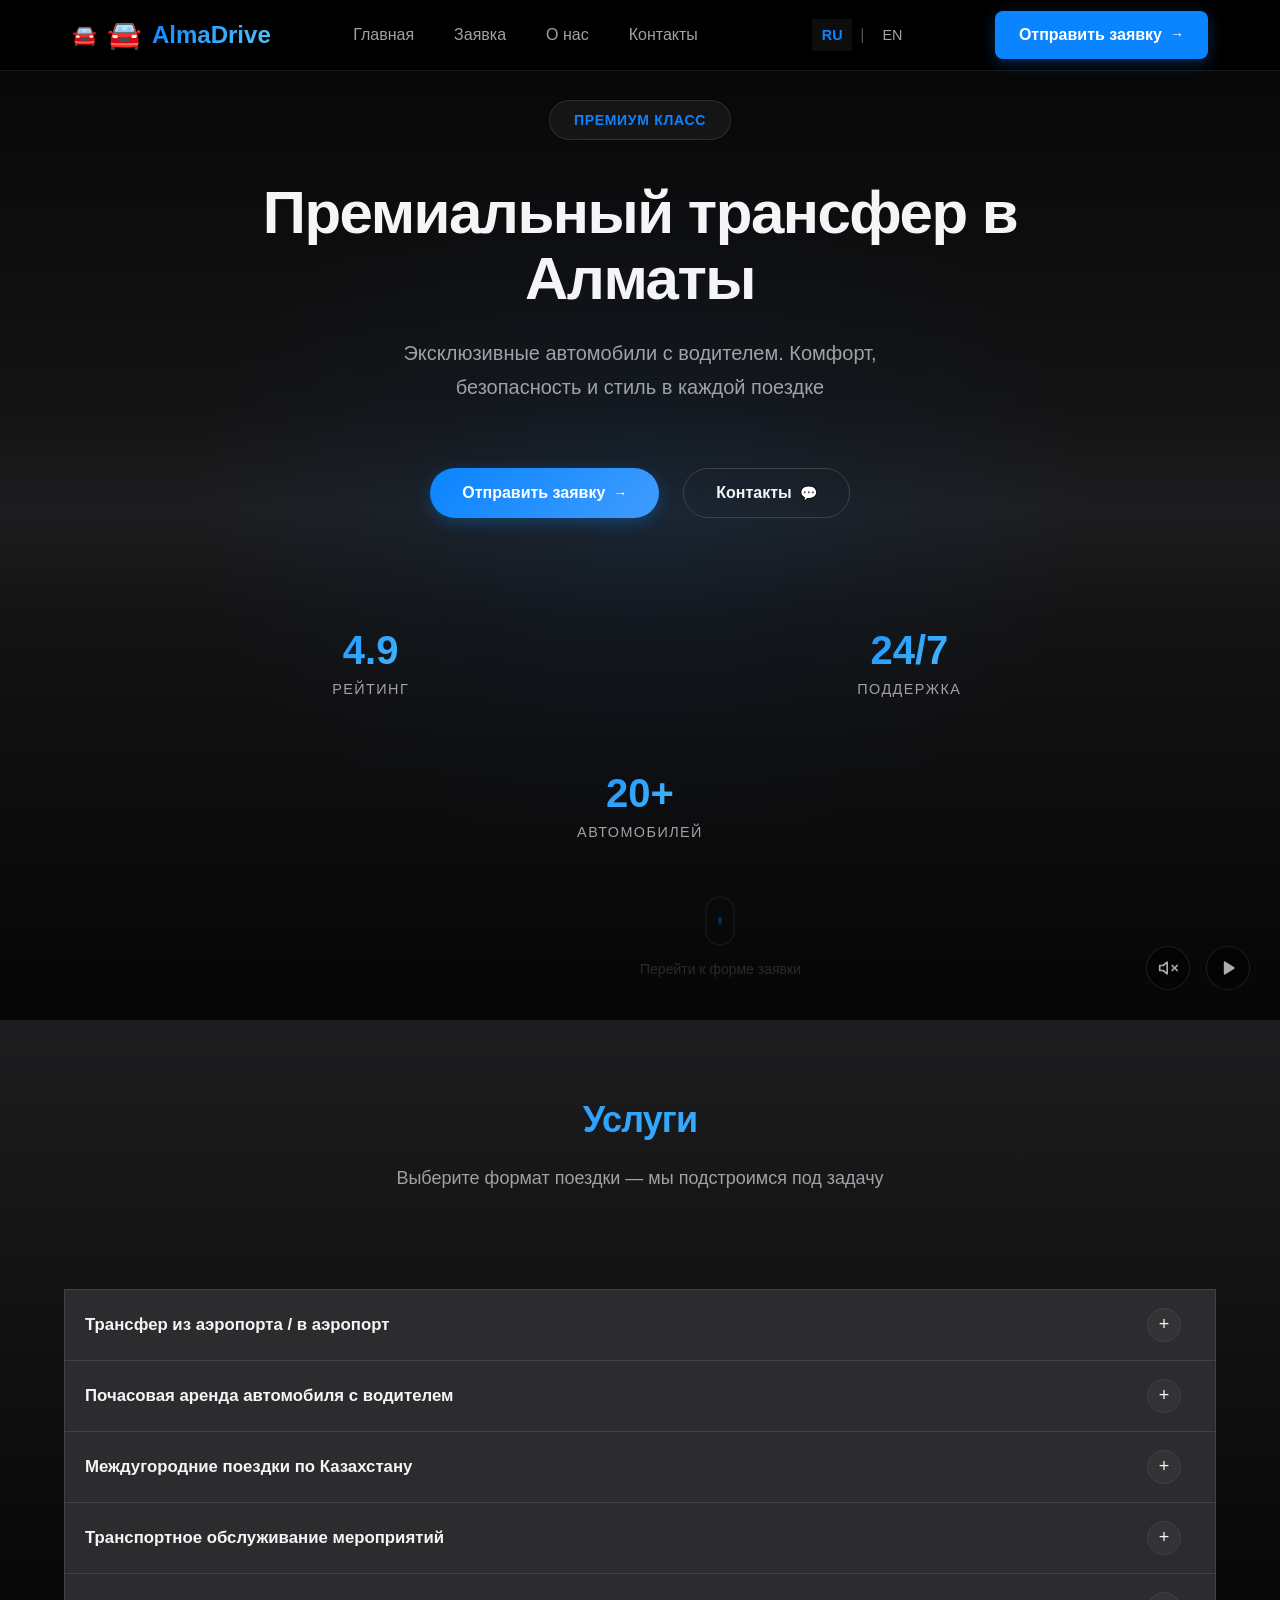
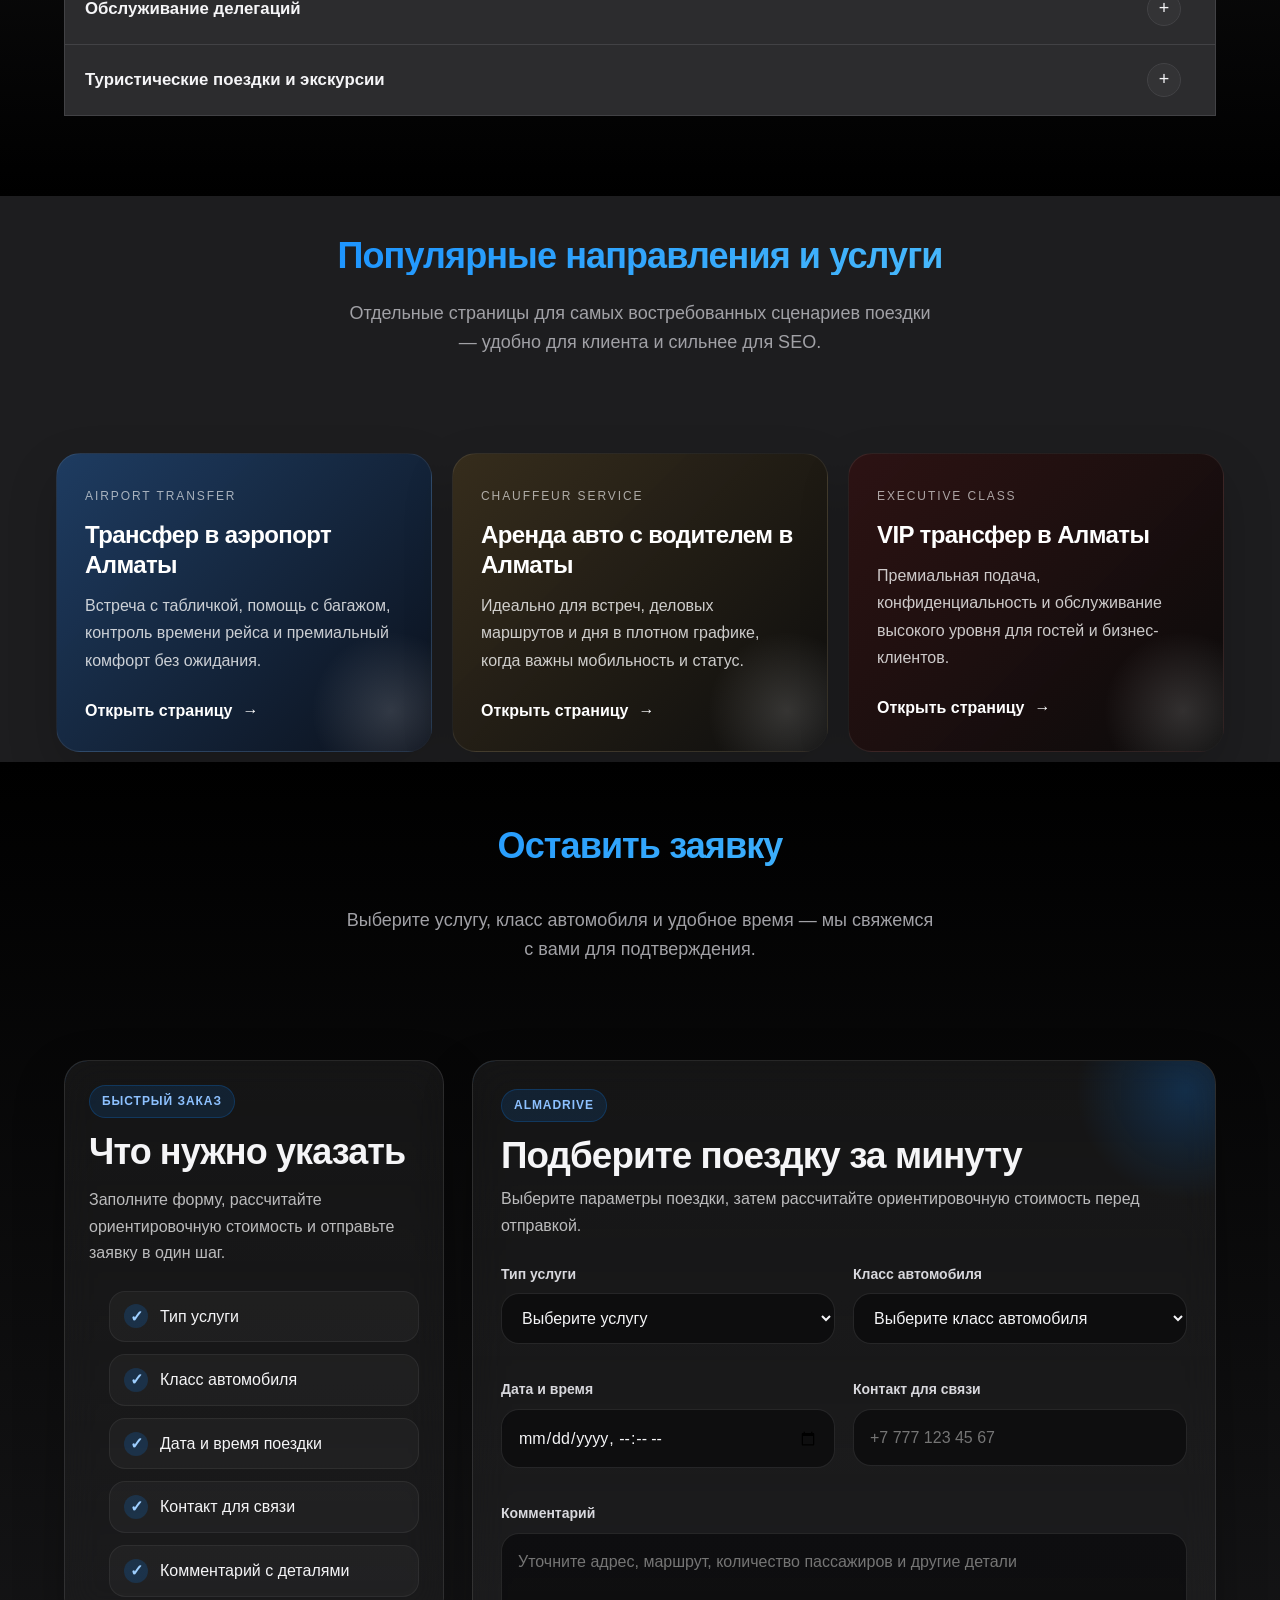
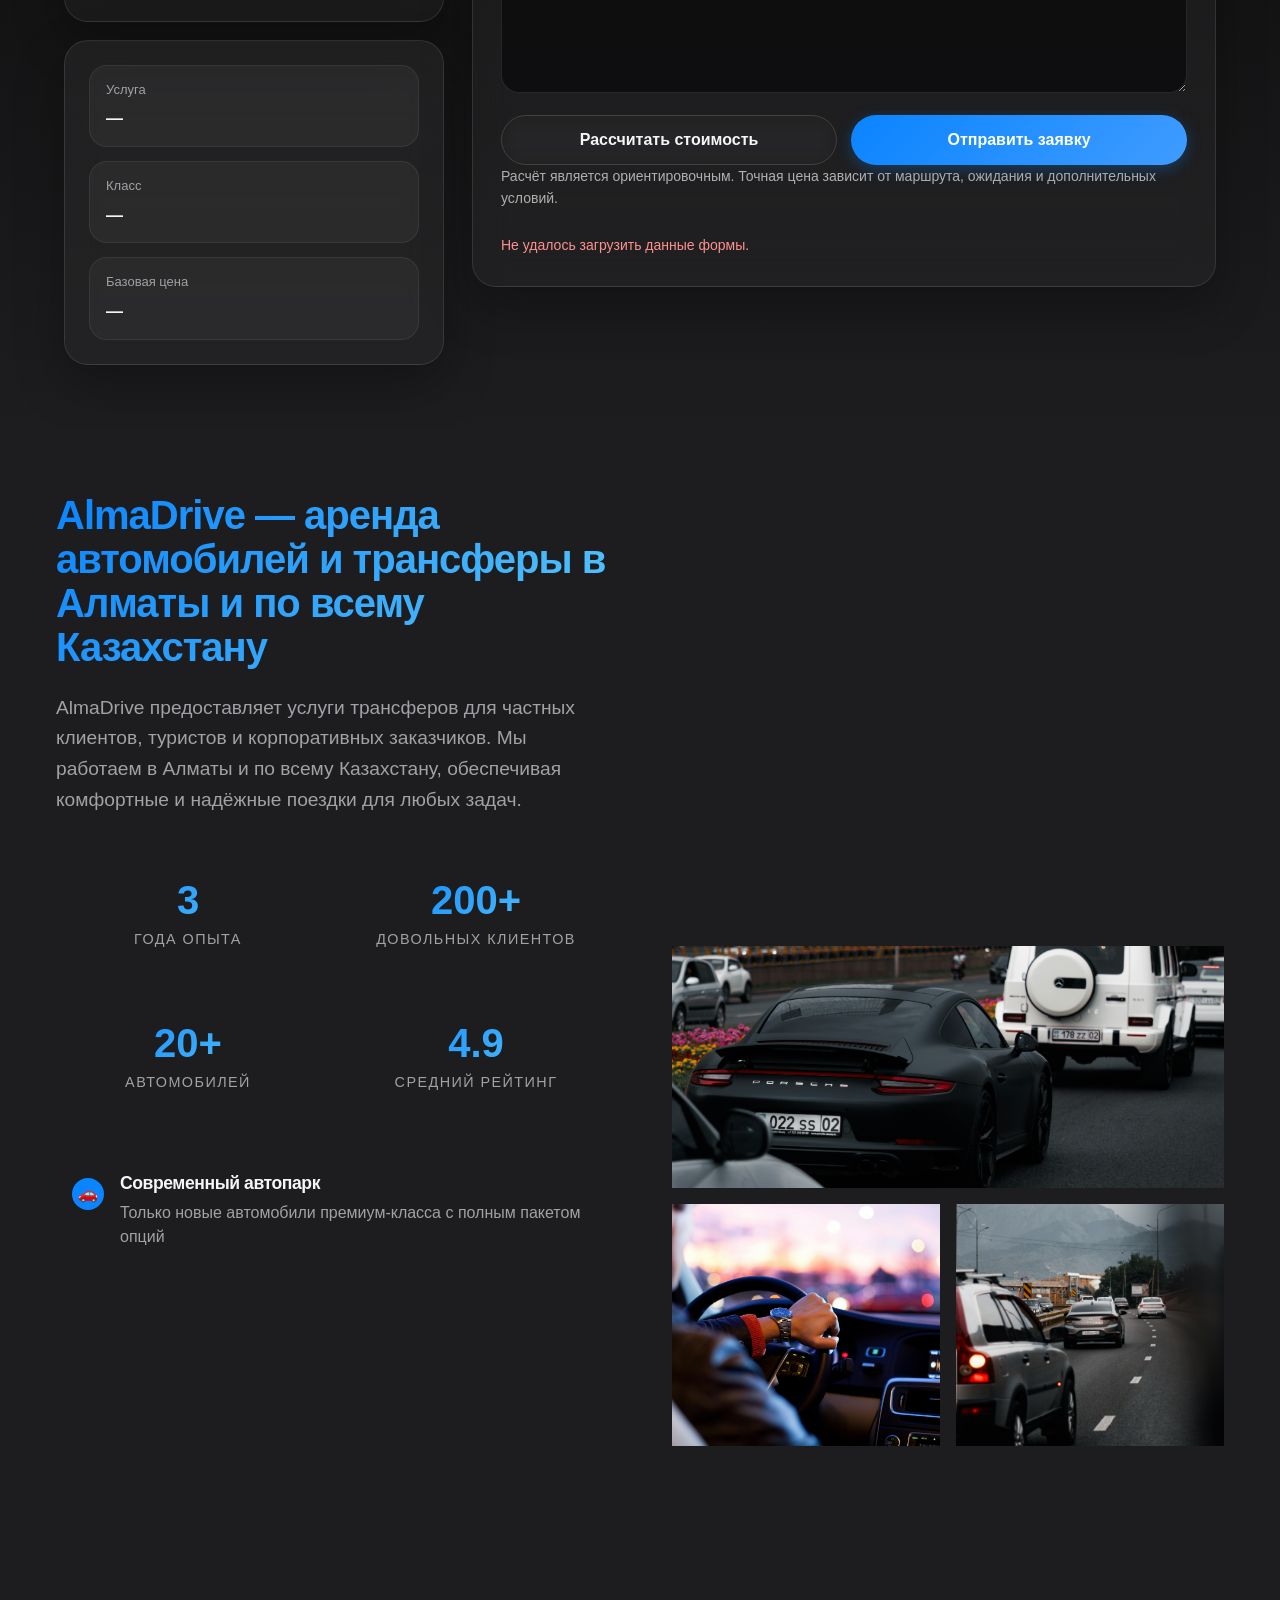
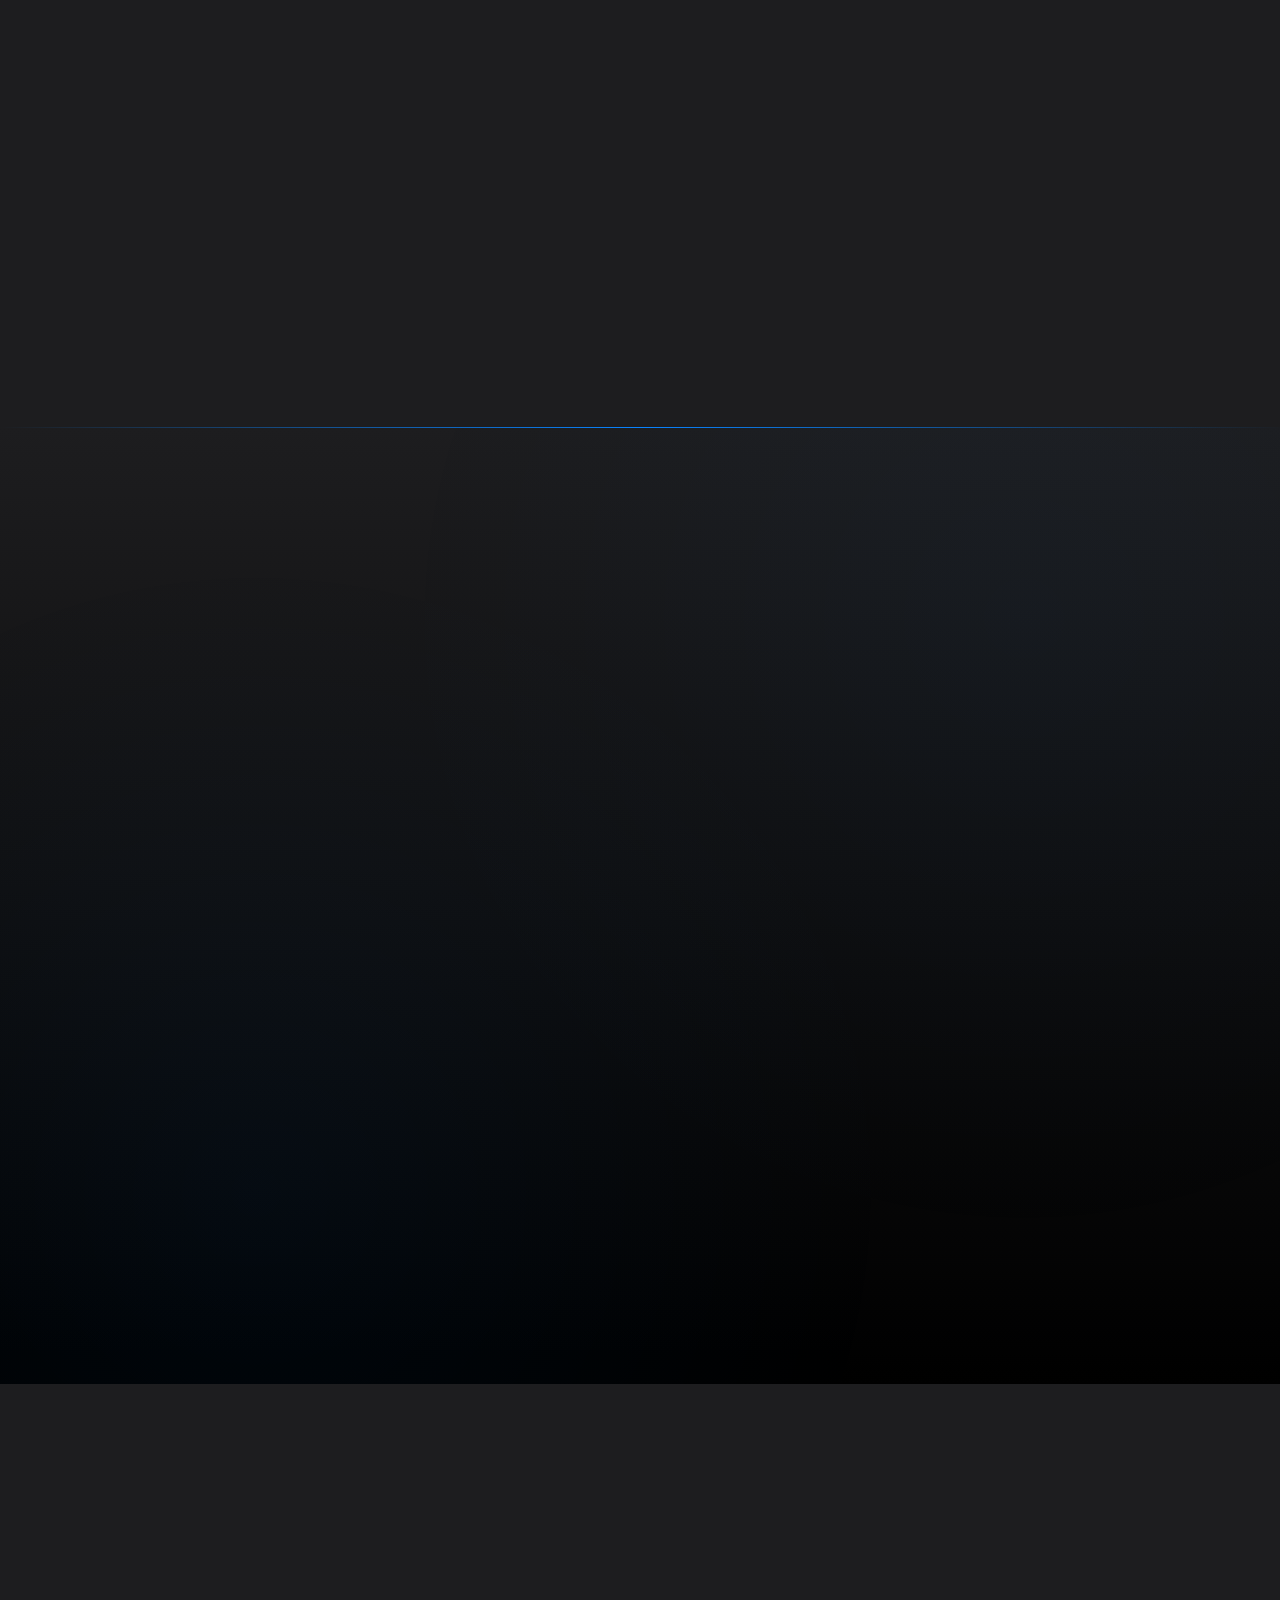
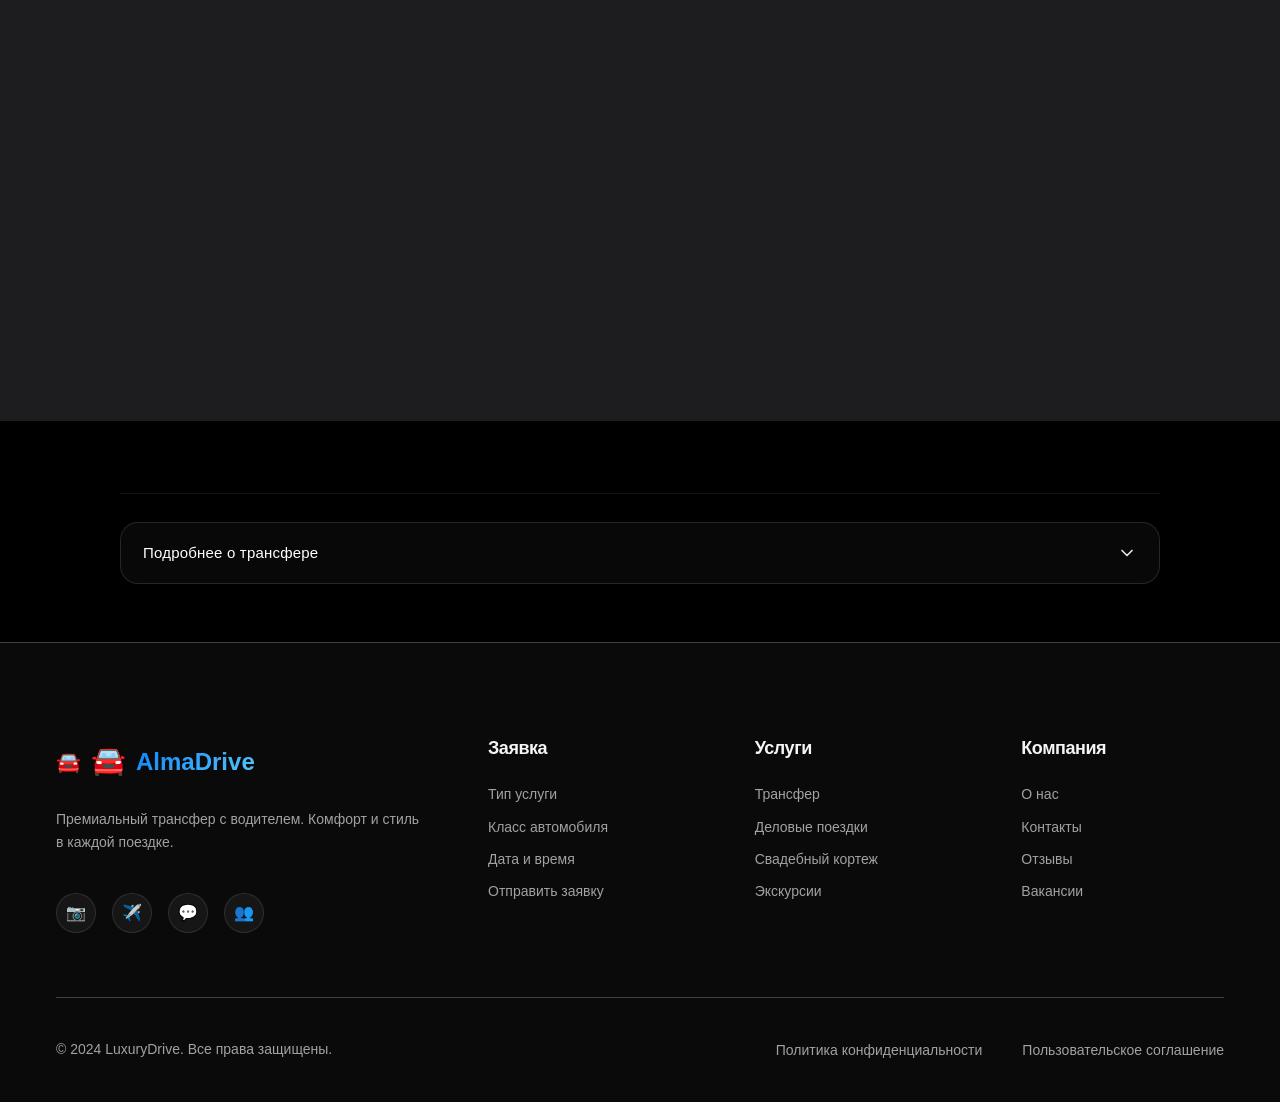
==== commit 964ddf03: "prod: add SEO pages, sitemap, robots, service pages" ====
--- a/index.html
+++ b/index.html
@@ -3,10 +3,13 @@
 <head>
     <meta charset="UTF-8">
     <meta name="viewport" content="width=device-width, initial-scale=1.0" />
-    <meta name="description" content="AlmaDrive — премиальный трансфер с водителем в Алматы и по всему Казахстану">
+    <meta name="description" content="AlmaDrive — премиальный трансфер с водителем в Алматы и по всему Казахстану, Поездки по городу, трансфер в аэропорт, комфортные автомобили с водителем и удобное онлайн-бронирование.">
     <meta name="keywords" content="трансфер Алматы, премиальный трансфер, водитель, аэропорт Алматы, бизнес трансфер, аренда авто с водителем">
     <meta name="author" content="AlmaDrive">
-    <title>Премиальный трансфер Алматы | AlmaDrive</title>
+    <meta name="yandex-verification" content="597e61d0b3cf616c" />
+    <meta name="robots" content="index, follow" />
+    <meta name="google-site-verification" content="_3_dpO-1etUCYvbhcn8lnV5uRcYWweyFQTfmSqFmQrQ" />
+    <title>Премиальный трансфер в Алматы — заказать авто с водителем | AlmaDrive</title>
     
     <!-- ✅ ОПТИМИЗАЦИЯ: Локальные стили вместо CDN -->
     <link rel="stylesheet" href="styles/main.css">
@@ -31,8 +34,32 @@
     <meta property="og:description" content="AlmaDrive — премиальный трансфер с водителем в Алматы и по всему Казахстану">
     <meta property="og:image" content="/static/og-image.jpg">
     <meta property="og:type" content="website">
-    <meta property="og:url" content="https://luxurydrive.ru">
-    
+    <meta property="og:url" content="https://almadrive.kz/">
+    <link rel="canonical" href="https://almadrive.kz/">
+    
+<script type="application/ld+json">
+{
+  "@context": "https://schema.org",
+  "@type": "LocalBusiness",
+  "name": "AlmaDrive",
+  "url": "https://almadrive.kz/",
+  "image": "https://almadrive.kz/static/photos_cars/default-car.jpg",
+  "telephone": "+7 777 123 45 67",
+  "priceRange": "₸₸₸",
+  "address": {
+    "@type": "PostalAddress",
+    "addressLocality": "Almaty",
+    "addressCountry": "KZ"
+  },
+  "areaServed": ["Almaty", "Kazakhstan"],
+  "serviceType": [
+    "Трансфер в аэропорт Алматы",
+    "Аренда авто с водителем в Алматы",
+    "VIP трансфер в Алматы"
+  ]
+}
+</script>
+
     <!-- ✅ Тема браузера -->
     <meta name="theme-color" content="#000000">
     
@@ -181,7 +208,7 @@
             </h1>
             
             <p class="hero-subtitle" data-i18n="hero.subtitle">
-                Эксклюзивные автомобили с водителем. Комфорт, безопасность и стиль в каждой поездке
+                Премиальный трансфер в Алматы, аренда авто с водителем, поездки в аэропорт, по городу и по Казахстану.
             </p>
             
             <div class="hero-actions" data-aos="fade-up" data-aos-delay="400">
@@ -208,7 +235,7 @@
                 </div>
                 <div class="stat-divider"></div>
                 <div class="stat">
-                    <div class="stat-number">50+</div>
+                    <div class="stat-number">20+</div>
                     <div class="stat-label" data-i18n="hero.stats.cars">Автомобилей</div>
                 </div>
             </div>
@@ -342,6 +369,38 @@
             </div>
         </div>
     </section>
+
+<section class="popular-landings" aria-labelledby="popular-landings-title">
+    <div class="container">
+        <div class="section-header" data-aos="fade-up">
+            <h2 class="section-title" id="popular-landings-title">Популярные направления и услуги</h2>
+            <p class="section-subtitle">Отдельные страницы для самых востребованных сценариев поездки — удобно для клиента и сильнее для SEO.</p>
+        </div>
+
+        <div class="landing-cards" data-aos="fade-up" data-aos-delay="100">
+            <article class="landing-card landing-card--airport">
+                <span class="landing-card__eyebrow">Airport transfer</span>
+                <h3>Трансфер в аэропорт Алматы</h3>
+                <p>Встреча с табличкой, помощь с багажом, контроль времени рейса и премиальный комфорт без ожидания.</p>
+                <a class="landing-card__link" href="/airport-transfer-almaty.html">Открыть страницу</a>
+            </article>
+
+            <article class="landing-card landing-card--chauffeur">
+                <span class="landing-card__eyebrow">Chauffeur service</span>
+                <h3>Аренда авто с водителем в Алматы</h3>
+                <p>Идеально для встреч, деловых маршрутов и дня в плотном графике, когда важны мобильность и статус.</p>
+                <a class="landing-card__link" href="/chauffeur-service-almaty.html">Открыть страницу</a>
+            </article>
+
+            <article class="landing-card landing-card--vip">
+                <span class="landing-card__eyebrow">Executive class</span>
+                <h3>VIP трансфер в Алматы</h3>
+                <p>Премиальная подача, конфиденциальность и обслуживание высокого уровня для гостей и бизнес-клиентов.</p>
+                <a class="landing-card__link" href="/vip-transfer-almaty.html">Открыть страницу</a>
+            </article>
+        </div>
+    </div>
+</section>
 
     <!-- Booking Section -->
     <section id="booking" class="fleet booking-section">
@@ -457,15 +516,15 @@
                     <!-- Stats -->
                     <div class="stats-grid">
                         <div class="stat-item" data-aos="fade-up" data-aos-delay="100">
-                            <div class="stat-number">5+</div>
-                            <div class="stat-label" data-i18n="about.stats.experience">лет опыта</div>
+                            <div class="stat-number">3</div>
+                            <div class="stat-label" data-i18n="about.stats.experience">года опыта</div>
                         </div>
                         <div class="stat-item" data-aos="fade-up" data-aos-delay="200">
-                            <div class="stat-number">1000+</div>
+                            <div class="stat-number">200+</div>
                             <div class="stat-label" data-i18n="about.stats.clients">довольных клиентов</div>
                         </div>
                         <div class="stat-item" data-aos="fade-up" data-aos-delay="300">
-                            <div class="stat-number">50+</div>
+                            <div class="stat-number">20+</div>
                             <div class="stat-label" data-i18n="about.stats.cars">автомобилей</div>
                         </div>
                         <div class="stat-item" data-aos="fade-up" data-aos-delay="400">
@@ -479,24 +538,24 @@
                         <div class="feature-item" data-aos="fade-up" data-aos-delay="100">
                             <div class="feature-icon">🚗</div>
                             <div class="feature-content">
-                                <h4 data-i18n="about.features.fleet.title">Современный автопарк</h4>
-                                <p data-i18n="about.features.fleet.description">Только новые автомобили премиум-класса с полным пакетом опций</p>
+                                <h4 data-i18n="about.features.fleet.title">Аренда авто с водителем в Алматы</h4>
+                                <p data-i18n="about.features.fleet.description">Услуга аренды авто с водителем подойдёт для деловых встреч, сопровождения гостей, мероприятий, туристических поездок и индивидуальных маршрутов по Алматы и области.</p>
                             </div>
                         </div>
                         <div class="feature-item" data-aos="fade-up" data-aos-delay="200">
                             <div class="feature-icon">👨‍✈️</div>
                             <div class="feature-content">
-                                <h4 data-i18n="about.features.drivers.title">Профессиональные водители</h4>
-                                <p data-i18n="about.features.drivers.description">Опытные водители с безупречной репутацией и знанием города</p>
+                                <h4 data-i18n="about.features.drivers.title">Трансфер в аэропорт Алматы</h4>
+                                <p data-i18n="about.features.drivers.description">Закажите трансфер в аэропорт Алматы заранее: водитель встретит вас вовремя, поможет с багажом и доставит по нужному адресу с комфортом и без лишнего ожидания.</p>
                             </div>
                         </div>
                         <div class="feature-item" data-aos="fade-up" data-aos-delay="300">
                             <div class="feature-icon">💸</div>
                             <div class="feature-content">
                                 <h4 data-i18n="about.features.availability.title">Круглосуточная работа</h4>
-                                <p data-i18n="about.features.availability.description">— Почасовая аренда авто с водителем — от 6 000₸ в час</p>
-                                <p data-i18n="about.features.availability.description2">— Трансфер из аэропорта Алматы — от 10 000₸</p>
-                                <p data-i18n="about.features.availability.description3">— Поездки по городу и Алматинской области — от 10 000₸</p>
+                                <p data-i18n="about.features.availability.description">— Почасовая аренда авто с водителем — от 12 000₸ в час</p>
+                                <p data-i18n="about.features.availability.description2">— Трансфер из аэропорта Алматы — от 12 000₸</p>
+                                <p data-i18n="about.features.availability.description3">— Поездки по городу и Алматинской области — от 12 000₸</p>
                                 <p data-i18n="about.features.availability.description4">— Междугородние поездки — рассчитываются индивидуально</p>
                                 <p data-i18n="about.features.availability.description5">Точная стоимость рассчитывается индивидуально. Свяжитесь с нами для бесплатной консультации и расчёта стоимости.</p>
                             </div>
@@ -505,7 +564,7 @@
                             <div class="feature-icon">🛒</div>
                             <div class="feature-content">
                                 <h4 data-i18n="about.features.insurance.title">Как заказать аренду авто с водителем в Алматы</h4>
-                                <p data-i18n="about.features.insurance.description2">Свяжитесь с нами, по telegram или whatsapp, мы поможем с выбором</p>
+                                <p data-i18n="about.features.insurance.description2">Оставьте заявку на сайте или свяжитесь с нами, по Telegram или WhatsApp, мы поможем с выбором</p>
                                 <p data-i18n="about.features.insurance.description3">Сообщите дату, маршрут и тип автомобиля</p>
                                 <p data-i18n="about.features.insurance.description4">Мы подберём автомобиль с водителем, согласуем стоимость и подтвердим заказ. Консультация и подбор автомобиля — бесплатно.</p>
                             </div>
@@ -640,6 +699,93 @@
                 </div>
             </div>
         </div>
+    </section>
+
+    <section class="seo-block" aria-labelledby="seo-block-title">
+      <div class="seo-block__inner">
+        <button
+          class="seo-block__toggle"
+          type="button"
+          aria-expanded="false"
+          aria-controls="seo-content"
+          id="seo-toggle"
+        >
+          <span>Подробнее о трансфере</span>
+          <svg class="seo-block__icon" viewBox="0 0 24 24" aria-hidden="true">
+            <path d="M6 9l6 6 6-6" fill="none" stroke="currentColor" stroke-width="2" stroke-linecap="round" stroke-linejoin="round"/>
+          </svg>
+        </button>
+    
+        <div class="seo-block__content" id="seo-content" hidden>
+          <div class="seo-block__text">
+            <h2 id="seo-block-title">Премиальный трансфер в Алматы</h2>
+    
+            <p>
+              AlmaDrive — это премиальный трансфер в Алматы с профессиональными водителями и
+              комфортными автомобилями бизнес-класса. Мы предоставляем услуги VIP трансфера по городу,
+              а также трансфер в аэропорт Алматы с гарантией точного времени подачи. Если вам нужна
+              аренда авто с водителем в Алматы для деловых поездок, встреч или мероприятий — наш сервис
+              обеспечит высокий уровень комфорта и безопасности.
+            </p>
+    
+            <h3>Трансфер в аэропорт Алматы</h3>
+            <p>
+              Заказать трансфер в аэропорт Алматы можно заранее онлайн или через менеджера. Водитель
+              встретит вас в аэропорту с табличкой, поможет с багажом и доставит в любую точку города.
+              Мы отслеживаем рейсы и корректируем время подачи автомобиля, чтобы исключить ожидание.
+            </p>
+    
+            <h3>Аренда авто с водителем в Алматы</h3>
+            <p>
+              Услуга аренды авто с водителем в Алматы подходит для деловых встреч, поездок по городу и
+              сопровождения клиентов. В автопарке AlmaDrive представлены премиальные автомобили с
+              опытными водителями, что делает поездки максимально комфортными и безопасными.
+            </p>
+    
+            <h3>VIP трансфер и деловые поездки</h3>
+            <p>
+              Мы предоставляем VIP трансфер в Алматы для бизнес-клиентов и гостей города. Наш сервис
+              подходит для встреч в аэропорту, корпоративных поездок, мероприятий и персонального
+              сопровождения. Высокий уровень сервиса и конфиденциальность — основа нашей работы.
+            </p>
+    
+            <h3>Почему выбирают AlmaDrive</h3>
+            <p>
+              Клиенты выбирают AlmaDrive за надежность, комфорт и высокий уровень сервиса. Мы предлагаем
+              фиксированные цены, профессиональных водителей и современные автомобили. Закажите трансфер
+              в Алматы заранее и получите премиальный сервис без лишних ожиданий.
+            </p>
+    
+            <div class="seo-block__faq">
+              <h3>Часто задаваемые вопросы</h3>
+    
+              <div class="seo-block__faq-item">
+                <h4>Можно ли заказать трансфер в аэропорт Алматы заранее?</h4>
+                <p>
+                  Да, вы можете оформить заказ заранее, чтобы автомобиль был подан точно ко времени
+                  вылета или прилёта.
+                </p>
+              </div>
+    
+              <div class="seo-block__faq-item">
+                <h4>Подходит ли услуга для деловых поездок по Алматы?</h4>
+                <p>
+                  Да, аренда авто с водителем отлично подходит для встреч, переговоров, сопровождения
+                  партнёров и корпоративных поездок.
+                </p>
+              </div>
+    
+              <div class="seo-block__faq-item">
+                <h4>Какие автомобили доступны для трансфера?</h4>
+                <p>
+                  В сервисе доступны автомобили бизнес и премиум класса для комфортных поездок по городу
+                  и за его пределами.
+                </p>
+              </div>
+            </div>
+          </div>
+        </div>
+      </div>
     </section>
 
 
@@ -856,4 +1002,4 @@
     -->
 
 </body>
-</html> +</html> 
--- a/styles/main.css
+++ b/styles/main.css
@@ -1778,3 +1778,310 @@
 .reviews__actions { display: flex; align-items: center; gap: 12px; margin-top: 10px; }
 .reviews__message { color: var(--text-secondary); font-size: .95rem; }
 
+/* =========================
+   SEO BLOCK
+========================= */
+
+.seo-block {
+  margin: 72px 0 0;
+  padding: 0 16px;
+}
+
+.seo-block__inner {
+  max-width: 1040px;
+  margin: 0 auto;
+  border-top: 1px solid rgba(255, 255, 255, 0.08);
+  padding-top: 28px;
+}
+
+.seo-block__toggle {
+  width: 100%;
+  display: flex;
+  align-items: center;
+  justify-content: space-between;
+  gap: 16px;
+  background: rgba(255, 255, 255, 0.03);
+  color: #fff;
+  border: 1px solid rgba(255, 255, 255, 0.12);
+  border-radius: 18px;
+  padding: 18px 22px;
+  font: inherit;
+  font-size: 15px;
+  font-weight: 500;
+  letter-spacing: 0.2px;
+  cursor: pointer;
+  transition: background 0.25s ease, border-color 0.25s ease, transform 0.25s ease;
+  backdrop-filter: blur(8px);
+}
+
+.seo-block__toggle:hover {
+  background: rgba(255, 255, 255, 0.05);
+  border-color: rgba(255, 255, 255, 0.22);
+  transform: translateY(-1px);
+}
+
+.seo-block__toggle:focus-visible {
+  outline: 2px solid rgba(255, 255, 255, 0.45);
+  outline-offset: 3px;
+}
+
+.seo-block__icon {
+  width: 20px;
+  height: 20px;
+  flex-shrink: 0;
+  transition: transform 0.3s ease;
+  opacity: 0.9;
+}
+
+.seo-block__toggle.is-open .seo-block__icon {
+  transform: rotate(180deg);
+}
+
+.seo-block__content {
+  display: grid;
+  grid-template-rows: 0fr;
+  transition: grid-template-rows 0.45s ease, opacity 0.3s ease, margin-top 0.3s ease;
+  opacity: 0;
+  margin-top: 0;
+}
+
+.seo-block__content.is-open {
+  grid-template-rows: 1fr;
+  opacity: 1;
+  margin-top: 18px;
+}
+
+.seo-block__text {
+  overflow: hidden;
+  text-align: left;
+  background: rgba(255, 255, 255, 0.02);
+  border: 1px solid rgba(255, 255, 255, 0.08);
+  border-radius: 22px;
+  padding: 28px 24px;
+}
+
+.seo-block__text h2 {
+  margin: 0 0 18px;
+  color: #fff;
+  font-size: 28px;
+  line-height: 1.2;
+  font-weight: 700;
+}
+
+.seo-block__text h3 {
+  margin: 28px 0 12px;
+  color: #fff;
+  font-size: 20px;
+  line-height: 1.3;
+  font-weight: 600;
+}
+
+.seo-block__text h4 {
+  margin: 0 0 8px;
+  color: #fff;
+  font-size: 16px;
+  line-height: 1.35;
+  font-weight: 600;
+}
+
+.seo-block__text p {
+  margin: 0 0 14px;
+  color: rgba(255, 255, 255, 0.78);
+  font-size: 15px;
+  line-height: 1.8;
+}
+
+.seo-block__faq {
+  margin-top: 30px;
+  padding-top: 22px;
+  border-top: 1px solid rgba(255, 255, 255, 0.08);
+}
+
+.seo-block__faq-item + .seo-block__faq-item {
+  margin-top: 18px;
+}
+
+@media (max-width: 768px) {
+  .seo-block {
+    margin-top: 56px;
+    padding: 0 12px;
+  }
+
+  .seo-block__inner {
+    padding-top: 22px;
+  }
+
+  .seo-block__toggle {
+    padding: 16px 18px;
+    border-radius: 16px;
+    font-size: 14px;
+  }
+
+  .seo-block__text {
+    padding: 22px 18px;
+    border-radius: 18px;
+  }
+
+  .seo-block__text h2 {
+    font-size: 24px;
+  }
+
+  .seo-block__text h3 {
+    font-size: 18px;
+  }
+
+  .seo-block__text p {
+    font-size: 14px;
+    line-height: 1.75;
+  }
+}
+
+/* =========================
+   LANDING LINKS
+========================= */
+.popular-landings {
+  padding: 40px 0 10px;
+}
+
+.landing-cards {
+  display: grid;
+  grid-template-columns: repeat(3, minmax(0, 1fr));
+  gap: 20px;
+}
+
+.landing-card {
+  position: relative;
+  overflow: hidden;
+  border-radius: 24px;
+  padding: 28px;
+  min-height: 260px;
+  border: 1px solid rgba(255,255,255,0.08);
+  background: linear-gradient(180deg, rgba(255,255,255,0.05), rgba(255,255,255,0.02));
+  box-shadow: 0 20px 50px rgba(0,0,0,0.18);
+}
+
+.landing-card::after {
+  content: "";
+  position: absolute;
+  inset: auto -40px -40px auto;
+  width: 160px;
+  height: 160px;
+  border-radius: 50%;
+  background: radial-gradient(circle, rgba(255,255,255,0.15), transparent 70%);
+  pointer-events: none;
+}
+
+.landing-card__eyebrow {
+  display: inline-flex;
+  margin-bottom: 14px;
+  font-size: 12px;
+  letter-spacing: 0.16em;
+  text-transform: uppercase;
+  color: rgba(255,255,255,0.62);
+}
+
+.landing-card h3 {
+  margin: 0 0 12px;
+  color: #fff;
+  font-size: 24px;
+  line-height: 1.25;
+}
+
+.landing-card p {
+  margin: 0 0 24px;
+  color: rgba(255,255,255,0.78);
+  line-height: 1.7;
+}
+
+.landing-card__link {
+  display: inline-flex;
+  align-items: center;
+  gap: 10px;
+  color: #fff;
+  text-decoration: none;
+  font-weight: 600;
+}
+
+.landing-card__link::after {
+  content: "→";
+  transition: transform 0.25s ease;
+}
+
+.landing-card__link:hover::after {
+  transform: translateX(4px);
+}
+
+.landing-card--airport {
+  background: linear-gradient(135deg, rgba(31, 64, 104, 0.9), rgba(10, 16, 28, 0.92));
+}
+
+.landing-card--chauffeur {
+  background: linear-gradient(135deg, rgba(56, 46, 28, 0.92), rgba(13, 13, 13, 0.96));
+}
+
+.landing-card--vip {
+  background: linear-gradient(135deg, rgba(47, 18, 18, 0.9), rgba(10, 10, 10, 0.96));
+}
+
+@media (max-width: 992px) {
+  .landing-cards {
+    grid-template-columns: 1fr;
+  }
+}
+
+/* Карточки */
+.card {
+  transition: all 0.4s ease;
+  transform: translateY(0);
+}
+
+.card:hover {
+  transform: translateY(-10px) scale(1.02);
+  box-shadow: 0 20px 50px rgba(0,0,0,0.2);
+}
+
+/* Кнопки */
+button, .btn {
+  transition: all 0.3s ease;
+}
+
+button:hover, .btn:hover {
+  transform: translateY(-2px);
+  box-shadow: 0 10px 25px rgba(0,0,0,0.2);
+}
+
+/* Карточки */
+.card {
+  transition: all 0.4s ease;
+  transform: translateY(0);
+}
+
+.card:hover {
+  transform: translateY(-10px) scale(1.02);
+  box-shadow: 0 20px 50px rgba(0,0,0,0.2);
+}
+
+/* Кнопки */
+button, .btn {
+  transition: all 0.3s ease;
+}
+
+button:hover, .btn:hover {
+  transform: translateY(-2px);
+  box-shadow: 0 10px 25px rgba(0,0,0,0.2);
+}
+
+html {
+  scroll-behavior: smooth;
+}
+
+.reveal {
+  opacity: 0;
+  transform: translateY(30px);
+  transition: all 0.8s ease;
+}
+
+.reveal.active {
+  opacity: 1;
+  transform: translateY(0);
+}
--- a/styles/components/fleet.css
+++ b/styles/components/fleet.css
@@ -1268,6 +1268,7 @@
 
     .booking-summary {
         position: static;
+        display: none;
     }
 }
 
